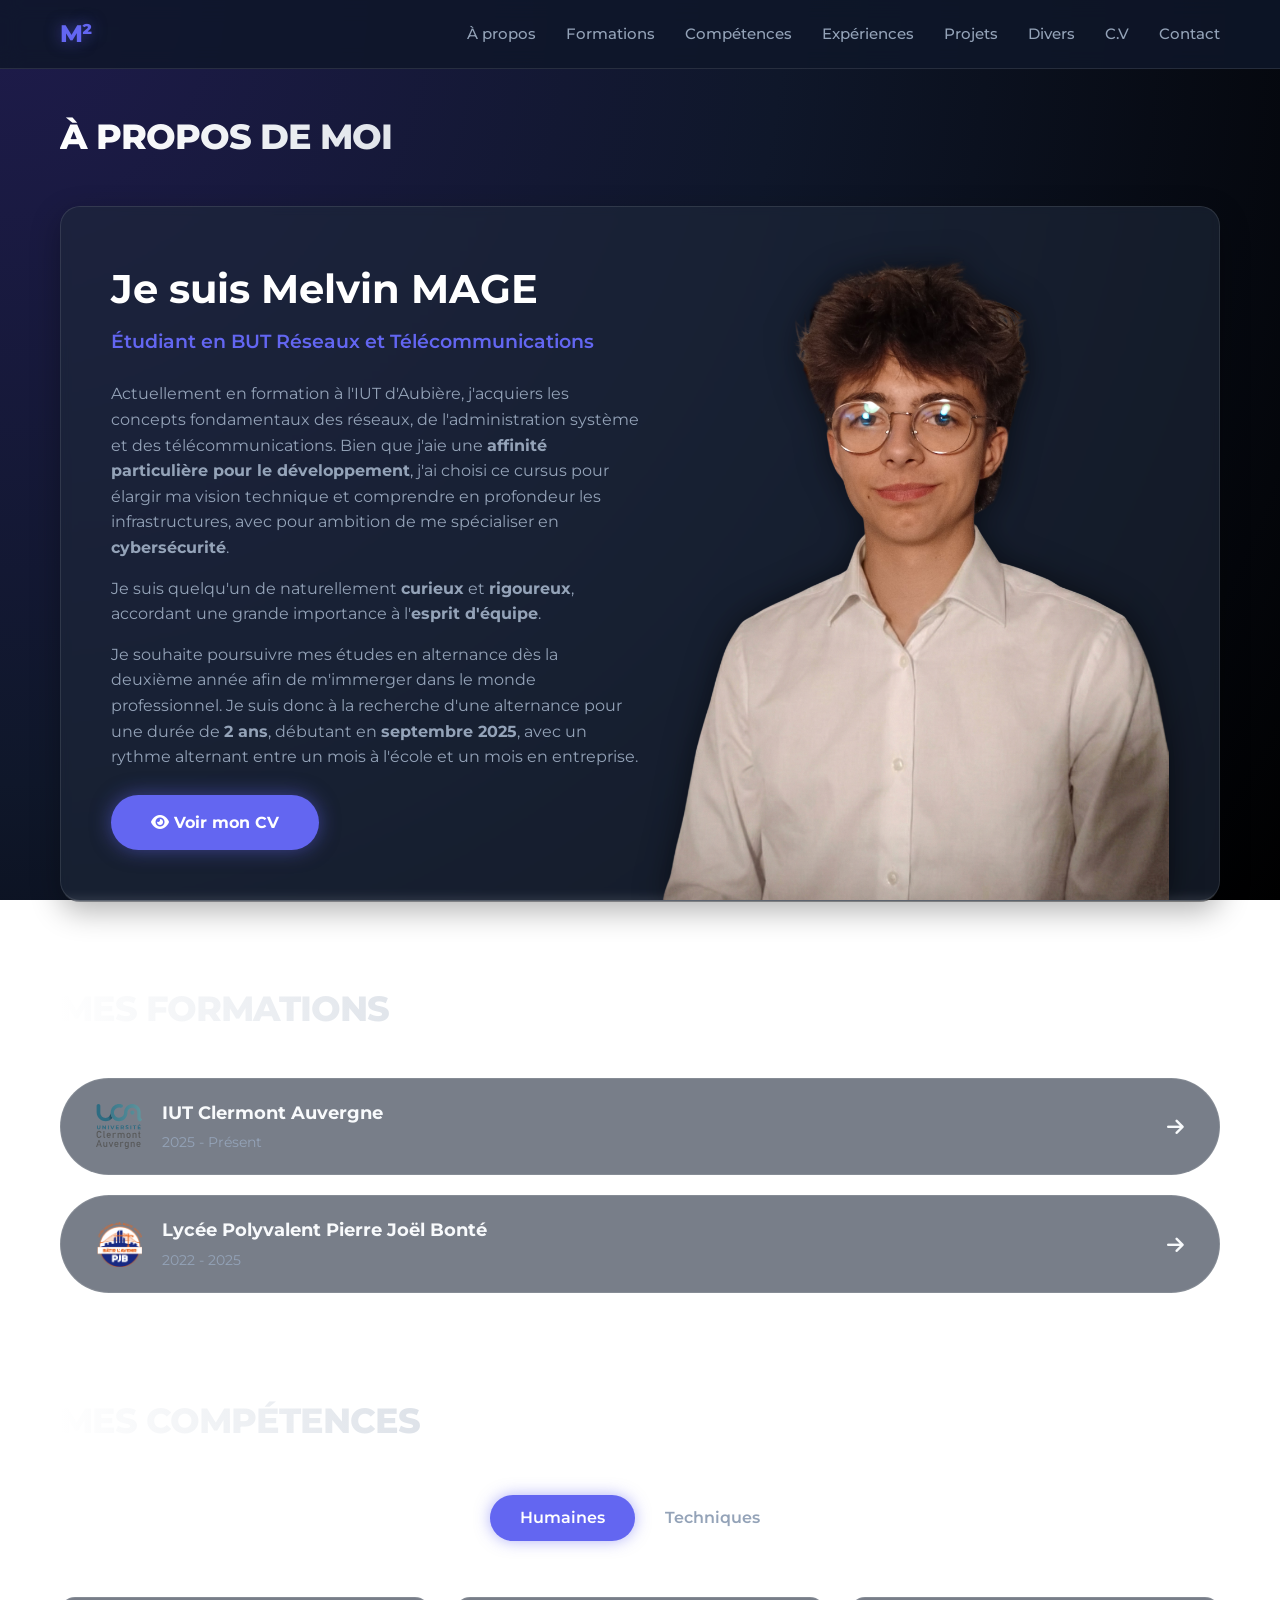
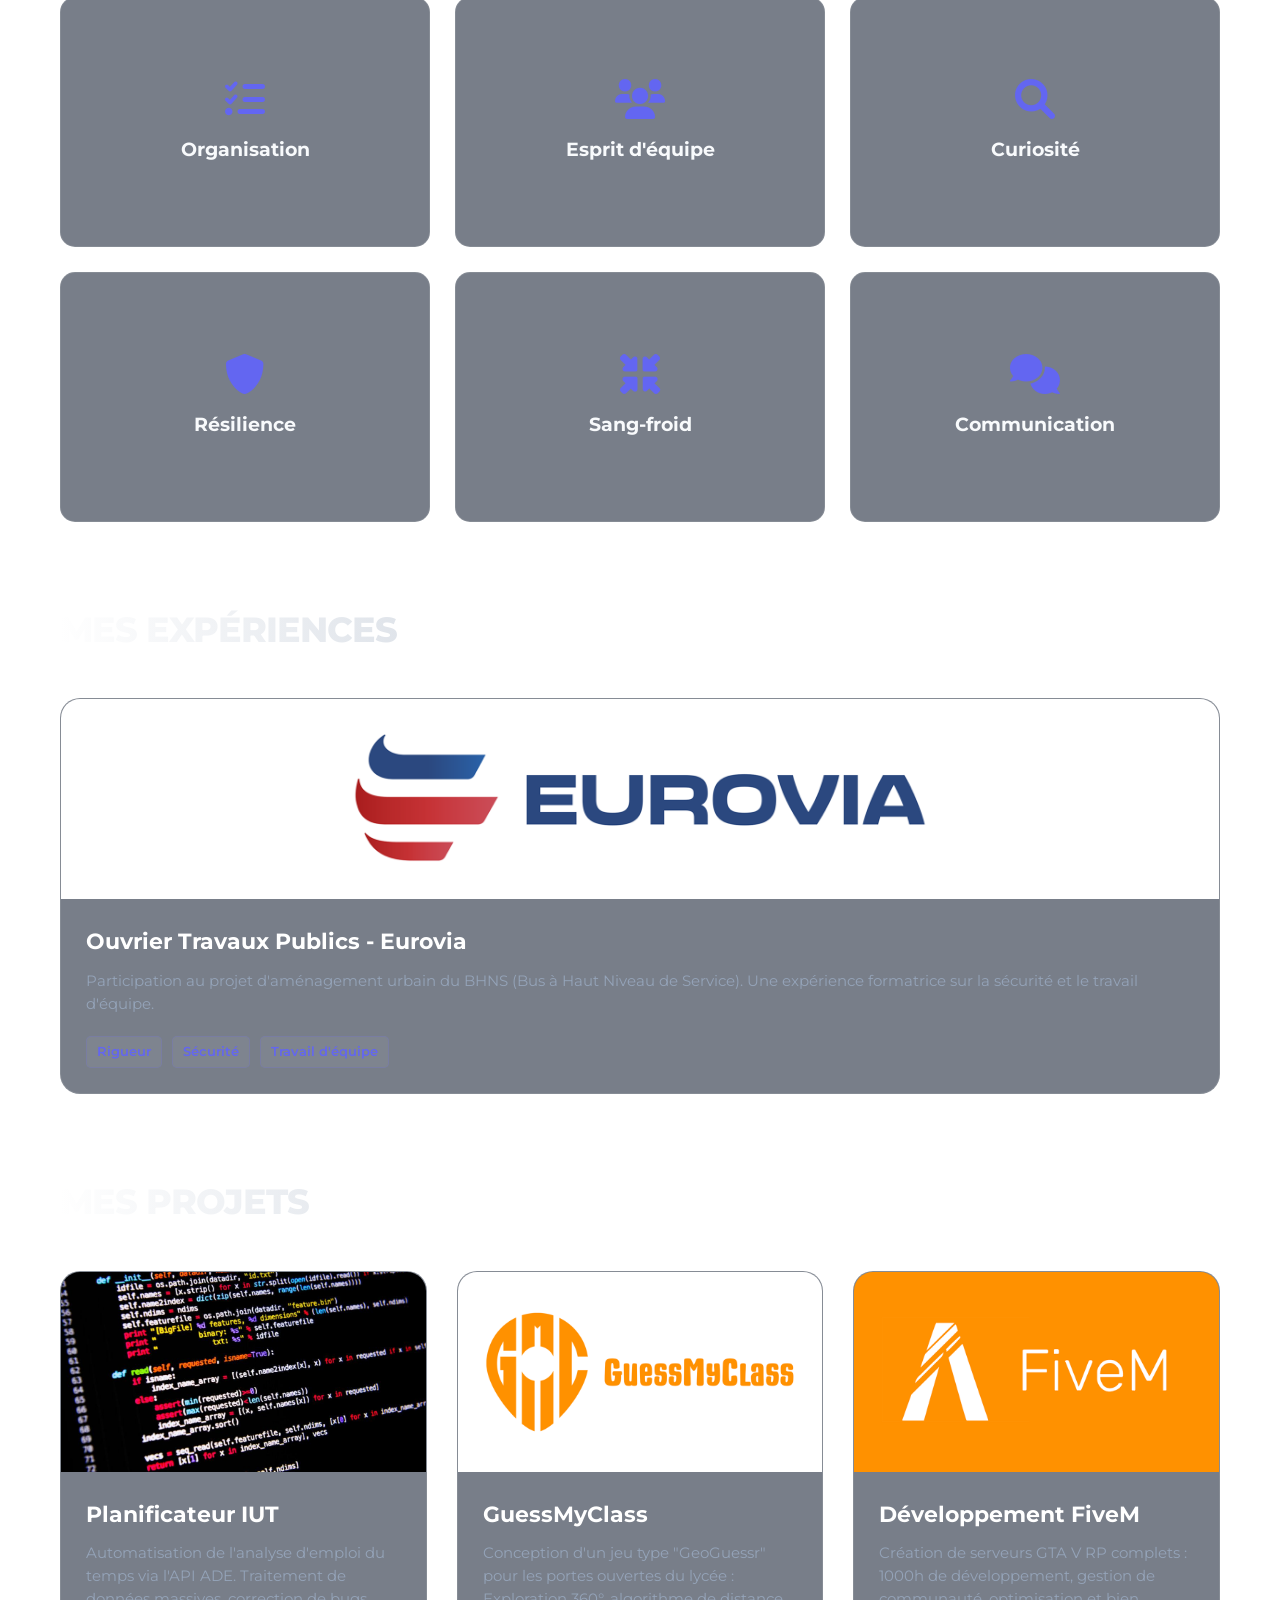
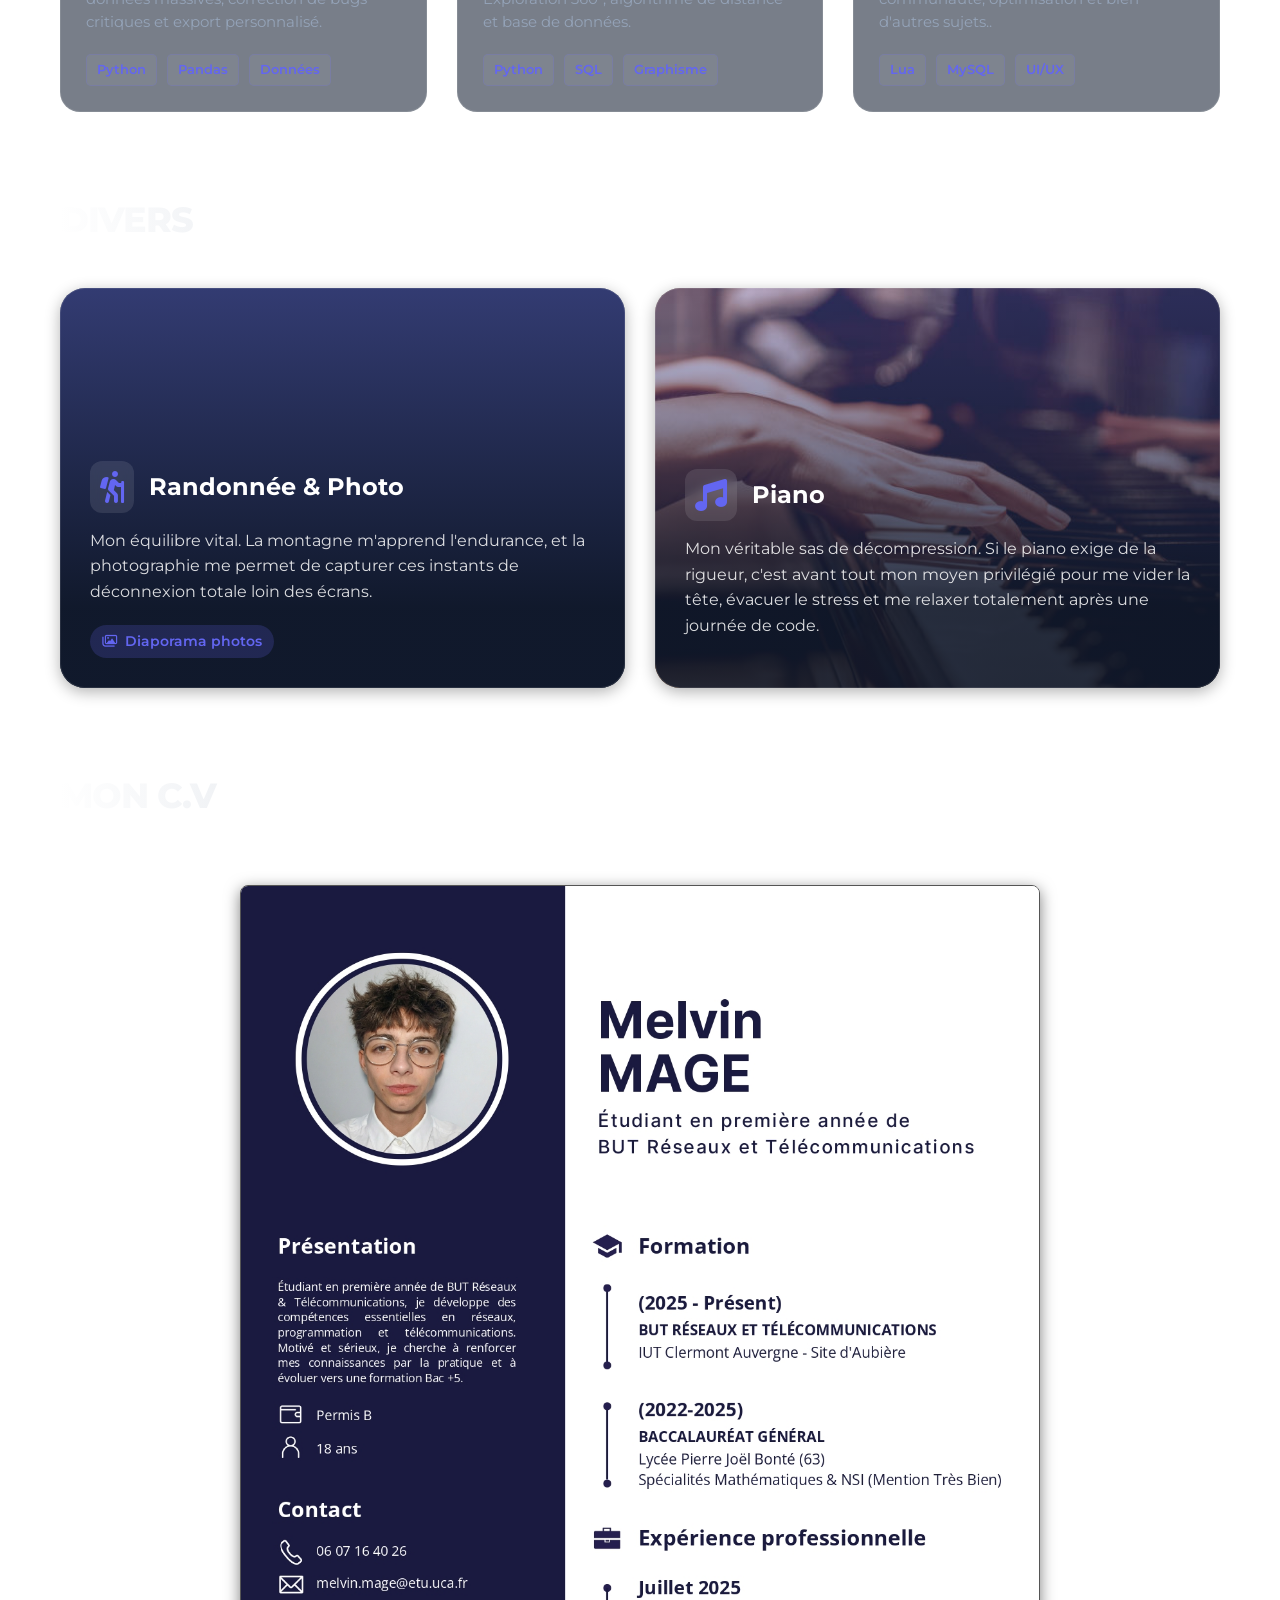
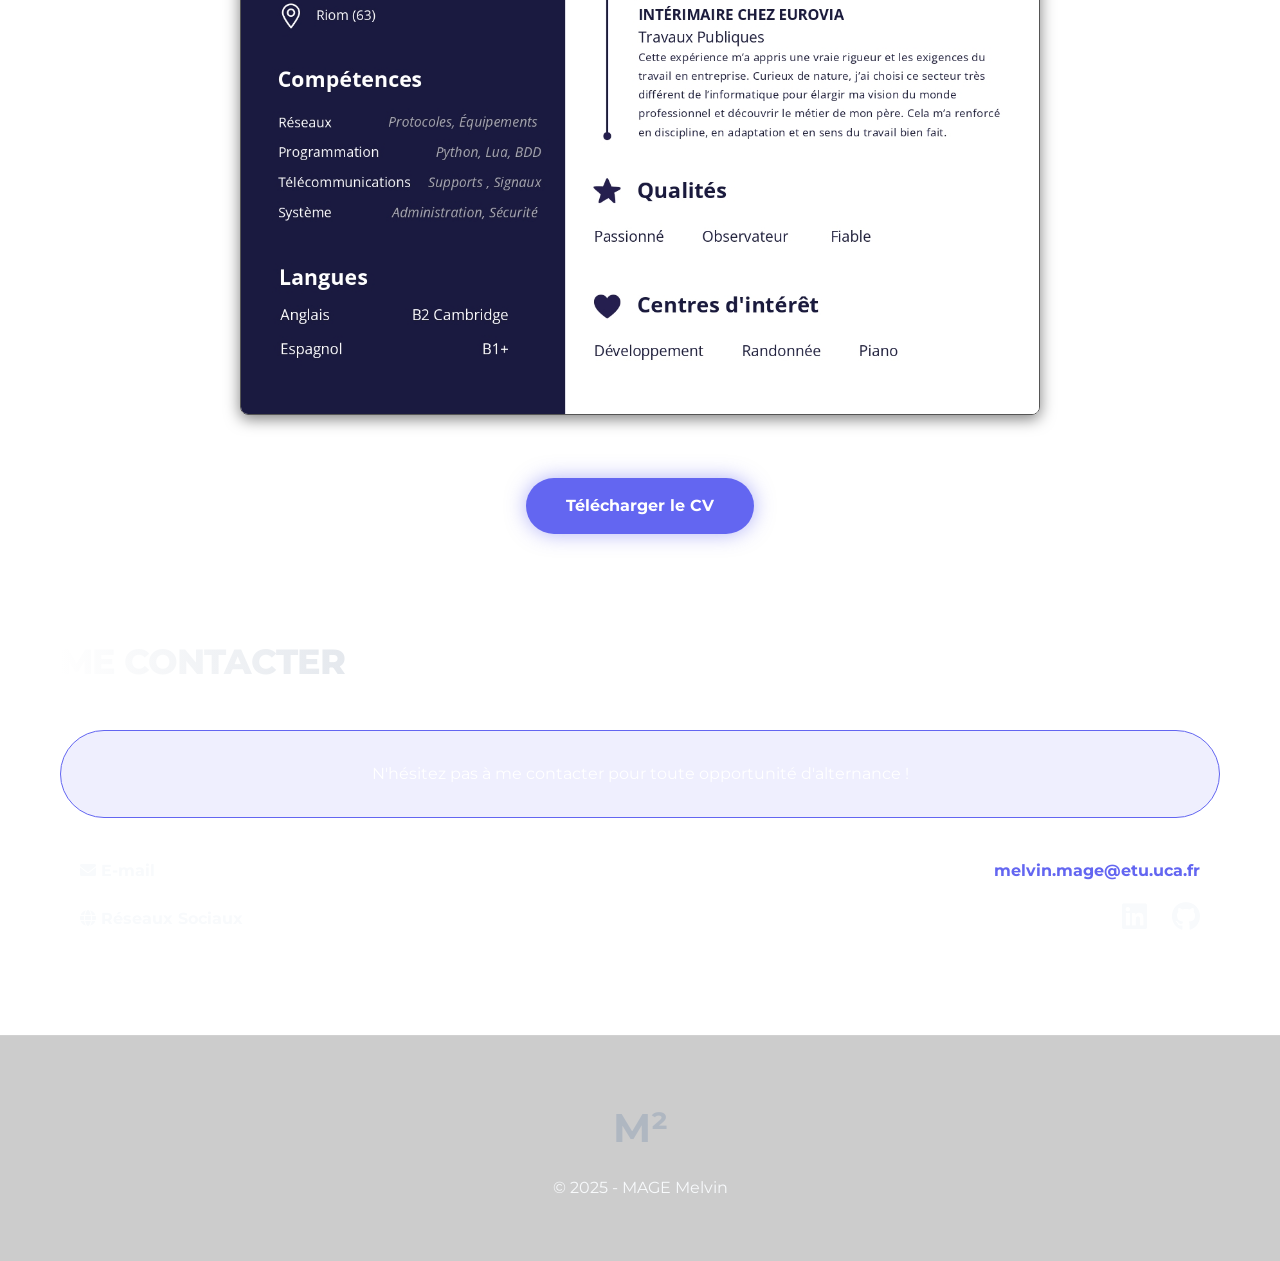
==== index.html @ a5a034c4 "Changement dans l'ordre du plus récent au plus ancien" ====
<!DOCTYPE html>
<html lang="fr">
<head>
    <meta charset="UTF-8">
    <meta name="viewport" content="width=device-width, initial-scale=1.0">
    
    <title>Melvin MAGE | Portfolio R&T & Cyber</title>
    
    <link rel="icon" type="image/png" href="images/favicon.png">

    <meta name="description" content="Portfolio de Melvin MAGE, étudiant en BUT R&T spécialisé en Cybersécurité et Développement. Recherche d'alternance 2025.">
    <meta name="author" content="Melvin MAGE">

    <meta property="og:title" content="Melvin MAGE - Futur Expert Cyber">
    <meta property="og:description" content="Découvrez mes projets (FiveM, Python, Réseaux) et mon parcours en R&T.">
    <meta property="og:image" content="https://mmage.fr/images/maggio.png"> <meta property="og:url" content="https://mmage.fr">
    <meta property="og:type" content="website">
    
    <link rel="stylesheet" href="style.css">
    <link href="https://fonts.googleapis.com/css2?family=Montserrat:wght@400;600;700;800&display=swap" rel="stylesheet">
    <link rel="stylesheet" href="https://cdnjs.cloudflare.com/ajax/libs/font-awesome/6.0.0/css/all.min.css">
</head>
<body>

    <header>
        <nav class="navigation">
            <div class="logo">M²</div>
            <ul class="liens-nav">
                <li><a href="#a-propos">À propos</a></li>
                <li><a href="#formations">Formations</a></li>
                <li><a href="#competences">Compétences</a></li>
                <li><a href="#experiences">Expériences</a></li>
                <li><a href="#projets">Projets</a></li>
                <li><a href="#divers">Divers</a></li>
                <li><a href="#cv">C.V</a></li>
                <li><a href="#contact">Contact</a></li>
            </ul>
        </nav>
    </header>

    <main>

        <section id="a-propos" class="conteneur">
            <h2 class="titre-section">À PROPOS DE MOI</h2>
            <div class="boite-contenu profil-flex">
                <div class="texte-profil">
                    <h3>Je suis Melvin MAGE</h3>
                    <h4>Étudiant en BUT Réseaux et Télécommunications</h4>
                    <p>Actuellement en formation à l'IUT d'Aubière, j'acquiers les concepts fondamentaux des réseaux, de l'administration système et des télécommunications. Bien que j'aie une <strong>affinité particulière pour le développement</strong>, j'ai choisi ce cursus pour élargir ma vision technique et comprendre en profondeur les infrastructures, avec pour ambition de me spécialiser en <strong>cybersécurité</strong>.</p>
                    <p>Je suis quelqu'un de naturellement <strong>curieux</strong> et <strong>rigoureux</strong>, accordant une grande importance à l'<strong>esprit d'équipe</strong>.</p>
                    <p>Je souhaite poursuivre mes études en alternance dès la deuxième année afin de m'immerger dans le monde professionnel. Je suis donc à la recherche d'une alternance pour une durée de <strong>2 ans</strong>, débutant en <strong>septembre 2025</strong>, avec un rythme alternant entre un mois à l'école et un mois en entreprise.</p>
                    <a href="documents/mage_melvin_cv.pdf" class="bouton-plein" target="_blank"><i class="fas fa-eye"></i> Voir mon CV</a>
                </div>
                <div class="photo-profil">
                    <img src="images/maggio.png" alt="Photo de Melvin Mage">
                </div>
            </div>
        </section>

        <section id="formations" class="conteneur">
            <h2 class="titre-section">MES FORMATIONS</h2>
            
            <div class="liste-formations">
                
                <a href="#modale-iut" class="carte-formation">
                    <div class="infos-gauche">
                        <img src="images/logo_uca.svg" alt="Logo UCA" class="logo-ecole-mini"> 
                        <div class="texte-ecole">
                            <h3>IUT Clermont Auvergne</h3>
                            <span>2025 - Présent</span>
                        </div>
                    </div>
                    <i class="fas fa-arrow-right icone-fleche"></i>
                </a>

                <a href="#modale-lycee" class="carte-formation">
                    <div class="infos-gauche">
                        <img src="images/logo_pjb.png" alt="Logo Lycée" class="logo-ecole-mini">
                        <div class="texte-ecole">
                            <h3>Lycée Polyvalent Pierre Joël Bonté</h3>
                            <span>2022 - 2025</span>
                        </div>
                    </div>
                    <i class="fas fa-arrow-right icone-fleche"></i>
                </a>

            </div>
        </section>

        <div id="modale-iut" class="ecran-modale">
            <a href="#formations" class="fond-flou"></a> <div class="boite-modale">
                <a href="#formations" class="bouton-fermer">&times;</a>
                
                <div class="entete-modale">
                    <img src="images/logo_uca.svg" alt="Logo UCA" class="logo-modale">
                </div>

                <div class="corps-modale">
                    <h3>IUT Clermont Auvergne</h3>
                    <p><strong>Localisation :</strong> Aubière, Puy-de-Dôme (63)</p>
                    <p><strong>Année :</strong> 2023 - Présent</p>
                    <p><strong>Obtention du diplôme :</strong> En cours</p>
                    <p><strong>Formation :</strong> BUT Réseaux et Télécommunications</p>
                    <p><strong>Statut :</strong> Étudiant en 1ère année</p>
                    
                    <hr class="separateur">

                    <h4>Objectif de la formation</h4>
                    <p>Le BUT R&T est une formation en 3 ans visant à former des techniciens supérieurs compétents en réseaux, télécommunications et cybersécurité.</p>

                    <h4>Pourquoi l'IUT d'Aubière ?</h4>
                    <p>J'ai un temps hésité avec le BUT Informatique par goût pour le code, mais j'ai choisi le R&T pour comprendre l'informatique <strong>en profondeur</strong>. Je ne voulais pas rester en surface (le logiciel) mais maîtriser l'infrastructure qui le supporte. C'est pour moi la voie royale pour exceller plus tard en <strong>cybersécurité</strong>, un domaine qui me passionne et où la compréhension technique du réseau est indispensable.</p>    
                    <!--
                    <div class="zone-telechargement">
                        <a href="documents/releve_notes_1.pdf" class="bouton-doc" target="_blank">
                            <i class="fas fa-eye"></i>
                            <span>Relevé de notes S1</span>
                        </a>
                        <a href="documents/releve_notes_2.pdf" class="bouton-doc" target="_blank">
                            <i class="fas fa-eye"></i>
                            <span>Relevé de notes S2</span>
                        </a>
                    </div>
                    -->
                </div>
            </div>
        </div>

        <div id="modale-lycee" class="ecran-modale">
            <a href="#formations" class="fond-flou"></a>
            
            <div class="boite-modale">
                <a href="#formations" class="bouton-fermer">&times;</a>
                
                <div class="entete-modale">
                    <img src="images/logo_pjb.png" alt="Logo PJB" class="logo-modale">
                </div>

                <div class="corps-modale">
                    <h3>Lycée Polyvalent Pierre Joël Bonté</h3>
                    <p><strong>Localisation :</strong> Riom, Puy-de-Dôme (63)</p>
                    <p><strong>Année :</strong> 2022 - 2025</p>
                    <p><strong>Obtention du diplôme :</strong> OUI - Mention Très Bien</p>
                    <p><strong>Formation :</strong> Baccalauréat Général</p>
                    <p><strong>Spécialités :</strong> Mathématiques, NSI (Numérique et Sciences Informatiques)</p>
                    
                    <hr class="separateur">

                    <h4>Objectif de la formation</h4>
                    <p>L'objectif de mon parcours (spécialités <strong>Mathématiques</strong> et <strong>NSI</strong>, renforcées par l'option <strong>Maths Expertes</strong>) était d'acquérir une rigueur scientifique indispensable pour le supérieur. Ce cursus m'a permis d'assimiler très tôt des concepts avancés comme la programmation <strong>Python Orienté Objet</strong>, les bases de données (MySQL) et les protocoles réseaux (TCP/IP), me donnant une avance technique concrète pour le BUT.</p>

                    <h4>Pourquoi ce parcours ?</h4>
                    <p>J'ai saisi toutes les opportunités pour aller au-delà du programme scolaire. J'ai intégré la <strong>Section Européenne</strong> pour valider un niveau d'anglais solide (Certification <strong>Cambridge B2</strong> avec compétences C1), essentiel pour la veille technologique. C'est aussi dans ce cadre que j'ai pu concrétiser ma passion en participant aux <strong>Trophées NSI</strong> (création d'un jeu vidéo en images 360°), une expérience qui a confirmé ma vocation pour l'informatique.</p>
                    
                    <div class="zone-telechargement">
                        <a href="documents/notes_bac.pdf" class="bouton-doc" target="_blank">
                            <i class="fas fa-eye"></i>
                            <span>Relevé notes<br>BAC</span>
                        </a>
                        <a href="documents/attestation_langues.pdf" class="bouton-doc" target="_blank">
                            <i class="fas fa-eye"></i>
                            <span>Attestation<br>Langues</span>
                        </a>
                        <a href="documents/cambridge.pdf" class="bouton-doc" target="_blank">
                            <i class="fas fa-eye"></i>
                            <span>Attestation<br>Cambridge</span>
                        </a>
                    </div>
                </div>
            </div>
        </div>

        <section id="competences" class="conteneur">
            <h2 class="titre-section">MES COMPÉTENCES</h2>
            
            <input type="radio" name="type-competence" id="tab-humaines" checked>
            <input type="radio" name="type-competence" id="tab-techniques">

            <div class="boutons-toggle">
                <label for="tab-humaines" class="btn-label">Humaines</label>
                <label for="tab-techniques" class="btn-label">Techniques</label>
            </div>

            <div class="grille-competences contenu-humaines">
                
                <div class="boite-contenu carte-simple">
                    <i class="fas fa-tasks icone-violette"></i>
                    <h3>Organisation</h3>
                    <p>Je planifie rigoureusement mes tâches pour gérer mon alternance et anticiper chaque échéance.</p>
                </div>

                <div class="boite-contenu carte-simple">
                    <i class="fas fa-users icone-violette"></i>
                    <h3>Esprit d'équipe</h3>
                    <p>Je m'investis activement, convaincu qu'on apprend plus vite en confrontant nos idées et en s'entraidant.</p>
                </div>

                <div class="boite-contenu carte-simple">
                    <i class="fas fa-search icone-violette"></i>
                    <h3>Curiosité</h3>
                    <p>Je teste de nouveaux outils et suis l'actualité cyber pour ne jamais rester sur mes acquis.</p>
                </div>

                <div class="boite-contenu carte-simple">
                    <i class="fas fa-shield-alt icone-violette"></i>
                    <h3>Résilience</h3>
                    <p>Je considère les difficultés comme un apprentissage et prends du recul pour mieux rebondir.</p>
                </div>

                <div class="boite-contenu carte-simple">
                    <i class="fas fa-compress-arrows-alt icone-violette"></i>
                    <h3>Sang-froid</h3>
                    <p>Je reste calme et lucide en urgence pour éviter toute précipitation contre-productive.</p>
                </div>

                <div class="boite-contenu carte-simple">
                    <i class="fas fa-comments icone-violette"></i>
                    <h3>Communication</h3>
                    <p>J'expose clairement mon avis et discute des options pour avancer en toute transparence.</p>
                </div>
            </div>

            <div class="grille-competences contenu-techniques">
    
                <a href="#modale-reseaux" class="boite-contenu carte-simple">
                    <i class="fas fa-network-wired icone-violette"></i>
                    <h3>Réseaux</h3>
                    <p>Cliquez pour en savoir plus</p>
                </a>

                <a href="#modale-programmation" class="boite-contenu carte-simple">
                    <i class="fas fa-laptop-code icone-violette"></i>
                    <h3>Programmation</h3>
                    <p>Cliquez pour en savoir plus</p>
                </a>

                <a href="#modale-telecom" class="boite-contenu carte-simple">
                    <i class="fas fa-broadcast-tower icone-violette"></i>
                    <h3>Télécommunications</h3>
                    <p>Cliquez pour en savoir plus</p>
                </a>

                <a href="#modale-telephonie" class="boite-contenu carte-simple">
                    <i class="fas fa-phone-alt icone-violette"></i>
                    <h3>Téléphonie</h3>
                    <p>Cliquez pour en savoir plus</p>
                </a>

                <a href="#modale-securite" class="boite-contenu carte-simple">
                    <i class="fas fa-user-shield icone-violette"></i>
                    <h3>Sécurité</h3>
                    <p>Cliquez pour en savoir plus</p>
                </a>

                <a href="#modale-langues" class="boite-contenu carte-simple">
                    <i class="fas fa-language icone-violette"></i>
                    <h3>Langues</h3>
                    <p>Cliquez pour en savoir plus</p>
                </a>

            </div>

        </section>

        <div id="modale-reseaux" class="ecran-modale">
            <a href="#competences" class="fond-flou"></a>
            <div class="boite-modale">
                <a href="#competences" class="bouton-fermer">&times;</a>
                <div class="corps-modale">
                    <h3>Compétences Réseaux</h3>
                    
                    <h4>Installation & Configuration (Cisco)</h4>
                    <p>Lors des SAE et TP, j'ai configuré des architectures complètes sur routeurs et switchs Cisco (IOS).</p>
                    <ul style="color: var(--texte-gris);">
                        <li><strong>CLI & Sécurisation :</strong> Navigation en ligne de commande, sécurisation des accès (SSH, mots de passe chiffrés).</li>
                        <li><strong>Commutation :</strong> Segmentation par VLANs, configuration des trunks (802.1Q) et du Spanning Tree.</li>
                        <li><strong>Routage :</strong> Mise en œuvre du routage statique et dynamique (RIPv2, OSPF multi-zones).</li>
                    </ul>
                    <hr class="separateur">
                    <h4>Services & Analyse</h4>
                    <ul style="color: var(--texte-gris);">
                        <li><strong>Adressage :</strong> Maîtrise de l'IPv4 (VLSM, CIDR) et adressage IPv6 global/link-local.</li>
                        <li><strong>Services :</strong> Déploiement de serveurs DHCP et DNS (sous Linux et Windows Server).</li>
                        <li><strong>Analyse :</strong> Diagnostic réseau avec Wireshark (analyse de trames TCP/IP, ARP, ICMP).</li>
                    </ul>
                </div>
            </div>
        </div>

        <div id="modale-programmation" class="ecran-modale">
            <a href="#competences" class="fond-flou"></a>
            <div class="boite-modale">
                <a href="#competences" class="bouton-fermer">&times;</a>
                <div class="corps-modale">
                    <h3>Programmation & Système</h3>
                    
                    <h4>Développement & Scripting</h4>
                    <p>J'utilise le code pour automatiser l'administration système.</p>
                    <ul style="color: var(--texte-gris);">
                        <li><strong>Python :</strong> Algorithmique avancée, manipulation de fichiers, sockets réseaux, introduction à la POO.</li>
                        <li><strong>Bash / Shell :</strong> Scripts d'automatisation sous Linux (gestion utilisateurs, sauvegardes, logs).</li>
                        <li><strong>Web :</strong> HTML5, CSS3, PHP et interaction avec bases de données.</li>
                    </ul>
                    <hr class="separateur">
                    <h4>Administration Système</h4>
                    <ul style="color: var(--texte-gris);">
                        <li><strong>Linux (Debian) :</strong> Gestion des droits (chmod/chown), processus, et installation de paquets.</li>
                        <li><strong>Virtualisation :</strong> Utilisation de VirtualBox pour déployer des machines virtuelles (Réseau NAT/Pont).</li>
                    </ul>
                </div>
            </div>
        </div>

        <div id="modale-telecom" class="ecran-modale">
            <a href="#competences" class="fond-flou"></a>
            <div class="boite-modale">
                <a href="#competences" class="bouton-fermer">&times;</a>
                <div class="corps-modale">
                    <h3>Télécommunications</h3>
                    
                    <h4>Supports de Transmission</h4>
                    <p>Étude physique du transport de l'information.</p>
                    <ul style="color: var(--texte-gris);">
                        <li><strong>Guidés :</strong> Câblage Cuivre (Catégories, Paires torsadées) et Fibre Optique (Soudure, Réflectométrie).</li>
                        <li><strong>Non-guidés :</strong> Propagation des ondes hertziennes, Wi-Fi.</li>
                    </ul>
                    <hr class="separateur">
                    <h4>Traitement du Signal</h4>
                    <ul style="color: var(--texte-gris);">
                        <li><strong>Numérisation :</strong> Échantillonnage, Quantification, Codage.</li>
                        <li><strong>Modulation :</strong> Compréhension des modulations d'amplitude, de fréquence et de phase.</li>
                    </ul>
                </div>
            </div>
        </div>

        <div id="modale-telephonie" class="ecran-modale">
            <a href="#competences" class="fond-flou"></a>
            <div class="boite-modale">
                <a href="#competences" class="bouton-fermer">&times;</a>
                <div class="corps-modale">
                    <h3>Téléphonie</h3>
                    
                    <h4>Fondamentaux</h4>
                    <p>Architecture des réseaux téléphoniques classiques.</p>
                    <ul style="color: var(--texte-gris);">
                        <li><strong>RTC :</strong> Compréhension du Réseau Téléphonique Commuté et de la boucle locale.</li>
                        <li><strong>Numérisation de la voix :</strong> Codecs audio, bande passante nécessaire.</li>
                    </ul>
                    <hr class="separateur">
                    <h4>Téléphonie sur IP (ToIP)</h4>
                    <ul style="color: var(--texte-gris);">
                        <li><strong>Architecture :</strong> Convergence Voix-Données, IPBX.</li>
                        <li><strong>Protocoles :</strong> Analyse des échanges SIP (Session Initiation Protocol) et transport RTP.</li>
                    </ul>
                </div>
            </div>
        </div>

        <div id="modale-securite" class="ecran-modale">
            <a href="#competences" class="fond-flou"></a>
            <div class="boite-modale">
                <a href="#competences" class="bouton-fermer">&times;</a>
                <div class="corps-modale">
                    <h3>Cybersécurité</h3>
                    
                    <h4>Sécurité Système & Réseau</h4>
                    <p>Application des bonnes pratiques dès la conception.</p>
                    <ul style="color: var(--texte-gris);">
                        <li><strong>Contrôle d'accès :</strong> Gestion stricte des droits utilisateurs (UGO sous Linux), ACLs sur routeurs Cisco.</li>
                        <li><strong>Sécurisation des flux :</strong> Utilisation systématique de SSH au lieu de Telnet, SFTP au lieu de FTP.</li>
                    </ul>
                    <hr class="separateur">
                    <h4>Hygiène Informatique</h4>
                    <ul style="color: var(--texte-gris);">
                        <li><strong>Veille :</strong> Suivi des vulnérabilités (CVE) et de l'actualité cyber (ANSSI).</li>
                        <li><strong>Protection :</strong> Sensibilisation au Phishing, gestion des mots de passe robustes.</li>
                    </ul>
                </div>
            </div>
        </div>

        <div id="modale-langues" class="ecran-modale">
            <a href="#competences" class="fond-flou"></a>
            <div class="boite-modale">
                <a href="#competences" class="bouton-fermer">&times;</a>
                <div class="corps-modale">
                    <h3>Langues & Communication</h3>
                    
                    <h4>Anglais (Niveau B2)</h4>
                    <p>L'anglais est mon outil de travail quotidien pour la tech.</p>
                    <ul style="color: var(--texte-gris);">
                        <li><strong>Documentation :</strong> Capacité à lire et comprendre des datasheets et documentations techniques complexes (Cisco, RFC).</li>
                        <li><strong>Communication :</strong> Aisance à l'oral et à l'écrit en contexte professionnel international.</li>
                    </ul>
                    <hr class="separateur">
                    <h4>Espagnol (Niveau B1+)</h4>
                    <p>Je dispose également d'un niveau intermédiaire en espagnol. Je suis capable de comprendre les points essentiels d'une discussion et de m'exprimer sur des sujets familiers, une compétence complémentaire qui témoigne de ma curiosité culturelle.</p>
                </div>
            </div>
        </div>

        <section id="experiences" class="conteneur">
            <h2 class="titre-section">MES EXPÉRIENCES</h2>
            
            <div class="grille-projets">
                
                <a href="#modale-eurovia" class="carte-projet">
                    
                    <div class="image-projet" style="background-image: url('images/eurovia.png');">
                        <div class="overlay-projet">
                            <i class="fas fa-hard-hat"></i> </div>
                    </div>
                    
                    <div class="content-projet">
                        <h3>Ouvrier Travaux Publics - Eurovia</h3>
                        <p class="desc-courte">Participation au projet d'aménagement urbain du BHNS (Bus à Haut Niveau de Service). Une expérience formatrice sur la sécurité et le travail d'équipe.</p>
                        
                        <div class="tags-projet">
                            <span>Rigueur</span>
                            <span>Sécurité</span>
                            <span>Travail d'équipe</span>
                        </div>
                    </div>
                </a>
            </div>
        </section>

        <div id="modale-eurovia" class="ecran-modale">
            <a href="#experiences" class="fond-flou"></a>
            <div class="boite-modale">
                <a href="#experiences" class="bouton-fermer">&times;</a>

                <div class="corps-modale">
                    <h3>Ouvrier Travaux Publics - Eurovia</h3>
                    <p><strong>Lieu :</strong> Clermont-Ferrand (Puy-de-Dôme)</p>
                    <p><strong>Période :</strong> Été 2025 (4 semaines au total)</p>
                    <p><strong>Statut :</strong> Intérimaire</p>
                    
                    <hr class="separateur">

                    <h4>Situation initiale</h4>
                    <p>À la fin de ma première année de BUT R&T, j'ai souhaité mettre à profit ma période estivale pour découvrir le monde professionnel au travers d'une expérience exigeante. Plutôt que de choisir un emploi sédentaire, j'ai volontairement opté pour le secteur des Travaux Publics via l'agence d'intérim, intégrant ainsi les équipes d'Eurovia sur un projet d'envergure métropolitaine.</p>

                    <h4>But</h4>
                    <p>L'objectif de cette mission était de renforcer les équipes de voirie mobilisées sur le projet <strong>InspiRe (Bus à Haut Niveau de Service - BHNS)</strong>. Mon but personnel était de développer mon adaptabilité, ma résistance à l'effort et ma capacité à travailler en équipe dans un environnement soumis à de fortes contraintes de délais et de sécurité.</p>

                    <h4>Tâches</h4>
                    <p>Intégré à une équipe de terrain, j'ai participé quotidiennement à l'avancée du chantier via diverses missions techniques :</p>
                    <ul style="color: var(--texte-gris);">
                        <li><strong>Génie Civil & Maçonnerie :</strong> Réalisation de coffrages bois sur mesure pour des regards techniques, calage et alignement précis de bordures de trottoirs et voies de bus.</li>
                        <li><strong>Terrassement :</strong> Préparation des fonds de forme et réalisation de tranchées pour le passage des réseaux, en respectant scrupuleusement les plans d'exécution.</li>
                        <li><strong>Sécurité & Logistique :</strong> Gestion du balisage, régulation de la circulation alternée et maintien de la propreté du site pour garantir la sécurité des usagers et des ouvriers.</li>
                    </ul>

                    <h4>Valeur ajoutée</h4>
                    <p>Bien que cette expérience soit éloignée de l'informatique, elle m'a apporté des compétences transverses essentielles pour mon futur métier en réseaux et cybersécurité :</p>
                    <ul style="color: var(--texte-gris);">
                        <li><strong>La culture de la Sécurité (HSE) :</strong> J'ai intégré l'importance vitale du respect des procédures et du port des EPI. Cette rigueur face aux risques physiques est directement transposable à la gestion des risques numériques.</li>
                        <li><strong>Le travail d'équipe :</strong> J'ai appris à communiquer efficacement dans un environnement bruyant et stressant, où la coordination est indispensable pour éviter les accidents et tenir les délais.</li>
                        <li><strong>La résilience :</strong> Cette expérience m'a appris à garder ma concentration et mon efficacité même dans des conditions difficiles (chaleur, fatigue physique).</li>
                    </ul>

                    <div class="zone-telechargement">
                        <a href="images/coffrage.jpg" class="bouton-doc" target="_blank">
                            <i class="fas fa-eye"></i>
                            <span>Voir mon travail</span>
                        </a>
                    </div>
                </div>
            </div>
        </div>

        <section id="projets" class="conteneur">
            <h2 class="titre-section">MES PROJETS</h2>
            
            <div class="grille-projets">

                <a href="#modale-sae15" class="carte-projet">
                    <div class="image-projet" style="background-image: url('images/sae15.jpeg');">
                        <div class="overlay-projet">
                            <i class="fas fa-calendar-check"></i>
                        </div>
                    </div>
                    
                    <div class="content-projet">
                        <h3>Planificateur IUT</h3>
                        <p class="desc-courte">Automatisation de l'analyse d'emploi du temps via l'API ADE. Traitement de données massives, correction de bugs critiques et export personnalisé.</p>
                        <div class="tags-projet">
                            <span>Python</span>
                            <span>Pandas</span>
                            <span>Données</span>
                        </div>
                    </div>
                </a>

                <a href="#modale-guessmyclass" class="carte-projet">
                    <div class="image-projet" style="background-image: url('images/gmc.png');">
                        <div class="overlay-projet">
                            <i class="fas fa-school"></i>
                        </div>
                    </div>
                    
                    <div class="content-projet">
                        <h3>GuessMyClass</h3>
                        <p class="desc-courte">Conception d'un jeu type "GeoGuessr" pour les portes ouvertes du lycée : Exploration 360°, algorithme de distance et base de données.</p>
                        <div class="tags-projet">
                            <span>Python</span>
                            <span>SQL</span>
                            <span>Graphisme</span>
                        </div>
                    </div>
                </a>

                <a href="#modale-projet-fivem" class="carte-projet">
                    <div class="image-projet" style="background-image: url('images/fivem.png');">
                        <div class="overlay-projet">
                            <i class="fas fa-gamepad"></i>
                        </div>
                    </div>
                    
                    <div class="content-projet">
                        <h3>Développement FiveM</h3>
                        <p class="desc-courte">Création de serveurs GTA V RP complets : 1000h de développement, gestion de communauté, optimisation et bien d'autres sujets..</p>
                        <div class="tags-projet">
                            <span>Lua</span>
                            <span>MySQL</span>
                            <span>UI/UX</span>
                        </div>
                    </div>
                </a>

                </div>
        </section>

        <div id="modale-projet-fivem" class="ecran-modale">
            <a href="#projets" class="fond-flou"></a>
            <div class="boite-modale">
                <a href="#projets" class="bouton-fermer">&times;</a>

                <div class="corps-modale">
                    <h3>90's Life & Développement Lua</h3>
                    <p><strong>Rôle :</strong> Développeur</p>
                    <p><strong>Contexte :</strong> Serveur GTA V RP (FiveM)</p>
                    
                    <hr class="separateur">

                    <h4>Objectif</h4>
                    <p>Tout a commencé en 2022 par une simple curiosité qui s'est transformée en vocation : comprendre comment fonctionnaient les serveurs de jeu sur lesquels je jouais. Après avoir accumulé près de <strong>1000 heures d'apprentissage autodidacte</strong> sur mes propres serveurs de test, j'ai rejoint le projet ambitieux <em>"90's Life"</em>. Le but était technique et créatif : bâtir le tout premier serveur Roleplay francophone stable sur la map de <em>Vice City</em>, en repoussant les limites du moteur de jeu pour offrir une expérience fluide à une centaine de joueurs simultanés.</p>

                    <h4>Ma mission</h4>
                    <p>En tant que développeur, je ne voulais pas seulement que "ça marche", je voulais que ce soit parfait. J'ai développé une véritable obsession pour l'optimisation. Je passais mes nuits à refactoriser le code, traquant la moindre milliseconde de latence avec la commande <code>resmon 1</code>. Mon standard était non négociable : mes scripts devaient tourner à <strong>0.00ms</strong> de consommation CPU.
                    <br><br>
                    J'ai touché à tout : de la base de données MySQL à l'interface utilisateur en HTML/CSS, en passant par le mapping 3D sur Blender et CodeWalker. Cette expertise technique m'a d'ailleurs ouvert des portes inattendues, m'amenant à échanger techniquement avec de gros créateurs de contenu comme <strong>Unwin et Lasalle</strong> pour la conception de leurs propres serveurs.</p>

                    <h4>Résultat & Leçon de vie</h4>
                    <p>Le lancement fut une réussite technique et humaine avec plus de <strong>140 joueurs connectés</strong> simultanément et des retours enthousiastes sur la fluidité du gameplay. Mais l'aventure s'est arrêtée brutalement : un collaborateur ayant les pleins accès a supprimé l'intégralité du travail suite à un différend, détruisant des mois d'efforts en quelques secondes.
                    <br><br>
                    Cette expérience a été un électrochoc. Elle a transformé le joueur passionné en futur professionnel de la sécurité. J'ai appris "à la dure" qu'un code parfait ne sert à rien sans une politique de sécurité rigoureuse. C'est cet événement précis qui a forgé ma volonté de me spécialiser en <strong>Cybersécurité</strong> : pour que la gestion des accès (IAM) et les sauvegardes ne soient plus jamais une option, mais la fondation de tout projet.</p>
                </div>
            </div>
        </div>

        <div id="modale-guessmyclass" class="ecran-modale">
            <a href="#projets" class="fond-flou"></a>
            <div class="boite-modale">
                <a href="#projets" class="bouton-fermer">&times;</a>
                
                <div class="corps-modale">
                    <h3>GuessMyClass - Exploration 360°</h3>
                    <p><strong>Rôle :</strong> Développeur Fullstack & Graphiste</p>
                    <p><strong>Contexte :</strong> Participation aux <strong style="color: var(--couleur-accent);">Trophées NSI</strong></p>
                    
                    <hr class="separateur">

                    <h4>Objectif : Le Défi Trophées NSI</h4>
                    <p>Dans le cadre du concours national des <strong>Trophées NSI</strong>, notre équipe de 5 étudiants a relevé le défi de concevoir une application innovante pour valoriser notre lycée. L'objectif était de créer un outil ludique pour les <strong>Journées Portes Ouvertes</strong> : une version interne de "GeoGuessr" où le visiteur doit se repérer à partir de photos 360° des salles de classe.</p>

                    <h4>Ma mission : Le pont entre Design et Code</h4>
                    <p>Mon rôle a été particulièrement polyvalent, assurant la cohérence entre la technique et le visuel :</p>
                    <ul style="color: var(--texte-gris);">
                        <li><strong>Architecture & Cartographie :</strong> J'ai redessiné intégralement les <strong>plans du lycée</strong> pour les intégrer au moteur du jeu, permettant un placement précis du marqueur (Gestion des étages RDC/Niveau 1).</li>
                        <li><strong>Développement Python :</strong> J'ai codé des interfaces clés comme la page de connexion (respectant le RGPD avec génération d'identifiants anonymes) et la page "À propos".</li>
                        <li><strong>Identité Visuelle :</strong> J'ai conçu la <strong>charte graphique</strong> complète, garantissant un rendu professionnel indispensable pour un concours de ce niveau. Cependant, nous devions seulement utiliser des librairies Python, donc le design était limité. Cela a vraiment été un frein à la direction artistique que j'ai proposé.</li>
                    </ul>

                    <h4>Résultat & Démonstration</h4>
                    <p>Le projet a abouti à une application totalement fonctionnelle intégrant un système de score complexe, un classement SQL et un mode "Versus".</p>
                    
                    <div class="video-responsive">
                        <iframe title="GuessMyClass (GMC)" width="560" height="315" src="https://tube-sciences-technologies.apps.education.fr/videos/embed/c8h6HdNWHtEUHY1RkFp4Mk" allow="fullscreen" sandbox="allow-same-origin allow-scripts allow-popups allow-forms" style="border: 0px;"></iframe>
                    </div>
                    
                </div>
            </div>
        </div>
        
        <div id="modale-sae15" class="ecran-modale">
            <a href="#projets" class="fond-flou"></a>
            <div class="boite-modale">
                <a href="#projets" class="bouton-fermer">&times;</a>

                <div class="corps-modale">
                    <h3>Planificateur & Analyse de Données ADE</h3>
                    <p><strong>Rôle :</strong> Développeur Python (Data)</p>
                    <p><strong>Contexte :</strong> SAE 15 - Traitement de données</p>
                    
                    <hr class="separateur">

                    <h4>Objectif</h4>
                    <p>L'objectif était de développer un outil capable d'aider les étudiants à organiser leurs retours de vacances. Le script devait interroger les données brutes de l'emploi du temps universitaire (ADE), filtrer des milliers d'entrées pour un groupe spécifique, et identifier automatiquement la date, l'heure et la salle du premier cours après chaque période de congés (Toussaint, Noël, Hiver, Printemps).</p>

                    <h4>Ma mission</h4>
                    <p>Au-delà de l'utilisation de la librairie <strong>Pandas</strong> pour manipuler les DataFrames (filtrage par groupe, tri chronologique), j'ai été confronté à un problème d'intégrité des données.</p>
                    <p>J'ai aussi été confronté à <strong>un problème d'intégrité critique</strong>. Le script fourni par l'enseignant pour la conversion <code>.ics</code> vers <code>.csv</code> comportait une faille logique : l'absence de gestion des fuseaux horaires, entraînant un décalage de 2 heures sur tout le planning.</p>
                    <p>J'ai audité le code pour identifier l'anomalie et développé un correctif gérant l'offset UTC. Soucieux de la réussite collective, j'ai documenté et partagé ce patch <strong>avec l'ensemble de la promotion</strong>, permettant à mes camarades d'éviter cette erreur silencieuse dans leurs propres projets.</p>

                    <h4>Résultat</h4>
                    <p>Le programme final permet d'exporter un planning précis et sans erreur. Voici un aperçu de la sortie du script :</p>

                    <div class="terminal-virtuel">
                        <span class="terminal-line cmd-input">> python main.py</span><br>
                        <span class="terminal-line">Quel est votre groupe de TP ?</span>
                        <span class="terminal-line">1) TP1</span>
                        <span class="terminal-line">2) TP2</span>
                        <span class="terminal-line">3) TP3</span>
                        <span class="terminal-line">4) TP4</span>
                        <span class="terminal-line cmd-input">> 4</span><br>
                        <span class="terminal-line">...</span><br>
                        <span class="terminal-line">--- Rentrée des Vacances d'hiver ---</span>
                        <span class="terminal-line">Date   : 2026-02-23</span>
                        <span class="terminal-line">Heure  : 09:00</span>
                        <span class="terminal-line">Module : Téléphonie2</span>
                        <span class="terminal-line">Salle  : A5-A5bis</span>
                        <span class="terminal-line">Prof   : TOUSSAINT JOEL</span><br>
                        <span class="terminal-line">...</span>
                    </div>

                    <br>
                    <a href="https://github.com/melvinmage/sae15/tree/main" class="bouton-doc" target="_blank">
                        <i class="fa-brands fa-python"></i>
                        <span>Voir le projet</span>
                    </a>

                    <h4>La leçon "Cyber"</h4>
                    <p>Ce projet m'a prouvé qu'en informatique, on ne peut jamais faire confiance aveuglément à la donnée brute ou aux scripts par défaut. La vérification de l'intégrité (ici, les horaires) est une étape clé que je retrouve aujourd'hui dans l'analyse de logs en sécurité.</p>
                </div>
            </div>
        </div>

        <section id="divers" class="conteneur">
            <h2 class="titre-section">DIVERS</h2>
            
            <div class="grille-hobbies-v2">
                
                <div class="carte-hobby-v2 carte-rando-anim">
                    <div class="overlay-hobby-v2">
                        <div class="entete-hobby">
                            <i class="fas fa-hiking icone-hobby-v2"></i>
                            <h3>Randonnée & Photo</h3>
                        </div>
                        <p>Mon équilibre vital. La montagne m'apprend l'endurance, et la photographie me permet de capturer ces instants de déconnexion totale loin des écrans.</p>
                        <span class="tag-hobby"><i class="far fa-images"></i> Diaporama photos</span>
                    </div>
                </div>

                <div class="carte-hobby-v2" style="background-image: url('images/piano.jpg');">
                    <div class="overlay-hobby-v2">
                        <div class="entete-hobby">
                            <i class="fas fa-music icone-hobby-v2"></i>
                            <h3>Piano</h3>
                        </div>
                        <p>Mon véritable sas de décompression. Si le piano exige de la rigueur, c'est avant tout mon moyen privilégié pour me vider la tête, évacuer le stress et me relaxer totalement après une journée de code.</p>
                    </div>
                </div>

            </div>
        </section>

        <section id="cv" class="conteneur">
            <h2 class="titre-section">MON C.V</h2>
            <div class="conteneur-cv">
                <img src="images/mage_melvin_cv.jpg" alt="Aperçu de mon CV" class="image-cv">
                <br><br>
                <a href="documents/mage_melvin_cv.pdf" class="bouton-plein" download="CV_Mage_Melvin.pdf">
                    Télécharger le CV
                </a>
            </div>
        </section>

        <section id="contact" class="conteneur">
            <h2 class="titre-section">ME CONTACTER</h2>
            <div class="boite-contact">
                <p>N'hésitez pas à me contacter pour toute opportunité d'alternance !</p>
            </div>
            <div class="liens-contact">
                <a href="mailto:melvin.mage@etu.uca.fr"><i class="fas fa-envelope"></i> E-mail</a>
                <span class="email-texte">melvin.mage@etu.uca.fr</span>
            </div>
            <div class="reseaux-sociaux">
                <span><i class="fas fa-globe"></i> Réseaux Sociaux</span>
                <div class="icones-reseaux">
                    <a href="https://www.linkedin.com/in/melvin-mage-b0588a3a1/" target="_blank"><i class="fab fa-linkedin"></i></a>
                    <a href="https://github.com/melvinmage" target="_blank"><i class="fab fa-github"></i></a>
                </div>
            </div>
        </section>

    </main>

    <footer>
        <div class="logo-footer">M²</div>
        <p>© 2025 - MAGE Melvin</p>
    </footer>

</body>

</html>
---- style.css ----
/* ==========================================================================
   1. VARIABLES & CONFIGURATION GLOBALE
========================================================================== */

/* Ici, je définis toutes les variables (couleurs, polices). C'est le "panneau de configuration" du site. */

:root {
    /* --- PALETTE DE COULEURS --- */
    --fond-sombre: #0f172a; 
    --fond-carte: rgba(30, 41, 59, 0.6); /* L'effet de transparence "verre" */
  
    /* --- TYPOGRAPHIE --- */
    --texte-blanc: #f8fafc;
    --texte-gris: #94a3b8;
    --police-principale: 'Montserrat', sans-serif;
  
    /* --- ACCENT (La couleur violette principale) --- */
    --couleur-accent: #6366f1; 
    --lueur-accent: rgba(99, 102, 241, 0.5); /* Pour les ombres brillantes */
  
    /* --- BORDURES --- */
    --bordure-verre: 1px solid rgba(255, 255, 255, 0.1);
}

/* Je configure le scroll fluide pour toute la page */
html {
    scroll-behavior: smooth;
    scroll-padding-top: 100px; /* Important : décale le scroll pour ne pas être caché par le menu */
    /* Scrollbar Firefox */
    scrollbar-width: thin;
    scrollbar-color: var(--couleur-accent) var(--fond-sombre);
}

/* Reset basique : j'enlève les marges par défaut */
* {
    margin: 0;
    padding: 0;
    box-sizing: border-box;
}

body {
    font-family: var(--police-principale);
    color: var(--texte-blanc);
    line-height: 1.6;
    /* Je fixe le fond dégradé pour qu'il reste immobile quand on scrolle */
    background: radial-gradient(circle at top left, #1e1b4b, #0f172a, #000000);
    background-attachment: fixed;
    min-height: 100vh;
}

a {
    text-decoration: none;
    color: inherit;
    transition: 0.3s;
}

ul {
    list-style: none;
}

/* ==========================================================================
   2. SCROLLBAR PERSONNALISÉE (Chrome, Edge, Safari)
========================================================================== */

::-webkit-scrollbar {
    width: 10px;
}

::-webkit-scrollbar-track {
    background: var(--fond-sombre);
}

::-webkit-scrollbar-thumb {
    background-color: var(--couleur-accent);
    border-radius: 10px;
    border: 2px solid var(--fond-sombre);
}

::-webkit-scrollbar-thumb:hover {
    background-color: #4f46e5;
}

/* ==========================================================================
   3. CLASSES UTILITAIRES & COMPONENTS GLOBAUX
========================================================================== */

/* Conteneur principal qui centre le contenu et gère les marges */
.conteneur {
    max-width: 1200px;
    margin: 0 auto;
    padding: 40px 20px;   
}

/* Style des gros titres de section (H2) */
.titre-section {
    font-size: 2.2rem;
    text-transform: uppercase;
    margin-bottom: 40px;
    font-weight: 800;
    letter-spacing: -1px;
    /* J'applique un dégradé de couleur sur le texte lui-même */
    background: linear-gradient(90deg, #fff, #94a3b8);
    -webkit-background-clip: text;
    -webkit-text-fill-color: transparent;
}

/* Ma classe "Verre" standard utilisée sur presque toutes les boîtes */
.boite-contenu {
    background-color: var(--fond-carte);
    backdrop-filter: blur(5px);
    border: var(--bordure-verre);
    color: var(--texte-blanc);
    border-radius: 15px;
    transition: all 0.3s ease;
}

/* Bouton violet plein (utilisé pour le CV) */
.bouton-plein {
    display: inline-block;
    background-color: var(--couleur-accent);
    color: white;
    padding: 15px 40px;
    border-radius: 30px;
    margin-top: 10px;
    font-weight: bold;
    border: none;
    box-shadow: 0 0 20px var(--lueur-accent);
    transition: transform 0.2s;
}

.bouton-plein:hover { 
    transform: scale(1.05); 
}

/* Conteneur Vidéo Responsive (Youtube/PeerTube) */
.video-responsive {
    position: relative;
    padding-bottom: 56.25%; /* Ratio 16:9 magique */
    height: 0;
    overflow: hidden;
    max-width: 100%;
    border-radius: 15px;
    border: 1px solid rgba(255, 255, 255, 0.1);
    margin-top: 20px;
}

.video-responsive iframe {
    position: absolute;
    top: 0;
    left: 0;
    width: 100%;
    height: 100%;
}

/* ==========================================================================
   4. HEADER & NAVIGATION
========================================================================== */

header {
    background: rgba(15, 23, 42, 0.85);
    backdrop-filter: blur(10px);
    border-bottom: var(--bordure-verre);
    padding: 15px 0;
    position: sticky; /* Je colle le menu en haut de l'écran */
    top: 0;
    z-index: 1000;
}

.navigation {
    display: flex;
    justify-content: space-between;
    align-items: center;
    max-width: 1200px;
    margin: 0 auto;
    padding: 0 20px;
}

.logo {
    font-weight: 800;
    font-size: 1.5rem;
    color: var(--couleur-accent);
    letter-spacing: -1px;
    text-shadow: 0 0 15px var(--lueur-accent);
}

.liens-nav {
    display: flex;
    gap: 30px;
}

.liens-nav a {
    font-size: 0.95rem;
    font-weight: 500;
    color: var(--texte-gris);
    position: relative;
}

.liens-nav a:hover {
    color: #fff;
}

/* Animation du petit trait sous les liens */
.liens-nav a::after {
    content: '';
    position: absolute;
    width: 0;
    height: 2px;
    bottom: -5px;
    left: 0;
    background-color: var(--couleur-accent);
    transition: width 0.3s;
}

.liens-nav a:hover::after {
    width: 100%;
}

/* ==========================================================================
   5. SECTION À PROPOS (HERO)
========================================================================== */

.profil-flex {
    padding: 50px 50px 0 50px;
    border-radius: 20px;
    display: flex;
    align-items: stretch; 
    box-shadow: 0 10px 30px rgba(0,0,0,0.3);
    overflow: hidden; 
    position: relative;
}

.texte-profil { 
    flex: 2; 
}

.texte-profil a { 
    margin-bottom: 50px; 
}

.texte-profil h3 { 
    font-size: 2.5rem; 
    margin-bottom: 5px; 
    color: #fff; 
    font-weight: 700; 
}

.texte-profil h4 { 
    font-size: 1.2rem; 
    margin-bottom: 25px; 
    font-weight: 600; 
    color: var(--couleur-accent); 
}

.texte-profil p { 
    color: var(--texte-gris); 
    margin-bottom: 15px; 
}

.photo-profil {
    flex: 2;
    display: flex;          
    align-items: flex-end;   
    justify-content: center;
    max-width: 90%;
}

.photo-profil img {
    width: auto; 
    max-width: 100%;
    object-fit: contain;
    display: block; 
    border-radius: 0; 
    border: none;
    box-shadow: none;
    filter: drop-shadow(0 0 15px rgba(0,0,0,0.5));
}

/* ==========================================================================
   6. FORMATIONS
========================================================================== */

/* Cartes horizontales cliquables */
.carte-formation {
    background-color: var(--fond-carte);
    backdrop-filter: blur(5px);
    border: var(--bordure-verre);
    color: var(--texte-blanc);
    border-radius: 50px;
    padding: 20px 35px;
    margin-bottom: 20px;
    display: flex;
    justify-content: space-between;
    align-items: center;
    cursor: pointer;
    transition: all 0.3s ease;
}

.carte-formation:hover {
    transform: translateY(-5px);
    background: rgba(40, 50, 80, 0.9);
    border-color: var(--couleur-accent);
    box-shadow: 0 0 20px var(--lueur-accent);
}

.infos-gauche { 
    display: flex; 
    align-items: center; 
    gap: 20px; 
}

.logo-ecole-mini { 
    height: 45px; 
    width: auto; 
    object-fit: contain; 
}

.texte-ecole h3 { 
    font-size: 1.1rem; 
    margin-bottom: 2px; 
}

.texte-ecole span { 
    font-size: 0.9rem; 
    color: var(--texte-gris); 
}

/* Animation de la flèche */
.icone-fleche { 
    font-size: 1.2rem; 
    transition: transform 0.3s; 
}

.carte-formation:hover .icone-fleche { 
    transform: translateX(5px); 
    color: var(--couleur-accent); 
}

/* ==========================================================================
   7. SYSTÈME DE MODALES (Popups)
========================================================================== */

/* L'écran sombre en arrière-plan */
.ecran-modale {
    position: fixed;
    top: 0; 
    left: 0; 
    width: 100%; 
    height: 100%;
    z-index: 9999;
    opacity: 0;
    pointer-events: none; /* Je désactive les clics quand c'est caché */
    transition: opacity 0.3s ease;
    display: flex;
    align-items: center;
    justify-content: center;
}

/* Quand la modale est ciblée par l'URL (#id), elle apparaît */
.ecran-modale:target {
    opacity: 1;
    pointer-events: auto;
}

.fond-flou {
    position: absolute;
    top: 0; 
    left: 0; 
    width: 100%; 
    height: 100%;
    background-color: rgba(0, 0, 0, 0.85);
    backdrop-filter: blur(8px);
    cursor: default;
}

/* La boîte de contenu de la modale */
.boite-modale {
    position: relative;
    background-color: #1e293b;
    border: 1px solid rgba(255, 255, 255, 0.1);
    color: var(--texte-blanc);
    width: 90%; 
    max-width: 900px; 
    max-height: 90vh;
    overflow-y: auto; /* Scroll si le contenu est trop long */
    border-radius: 20px;
    padding: 40px;
    box-shadow: 0 20px 50px rgba(0,0,0,0.6);
    text-align: left;
}

.bouton-fermer {
    position: absolute; 
    top: 20px; 
    right: 25px;
    font-size: 28px; 
    text-decoration: none; 
    color: var(--texte-gris);
    transition: 0.3s; 
    line-height: 1; 
    z-index: 10;
}

.bouton-fermer:hover { 
    color: var(--couleur-accent); 
    transform: rotate(90deg); 
}

/* En-tête et Logo dans la modale */
.entete-modale { 
    float: right; 
    margin-left: 30px; 
    margin-bottom: 20px; 
}

.logo-modale { 
    height: 80px; 
    width: auto; 
    filter: drop-shadow(0 0 10px rgba(255,255,255,0.1)); 
}

.icone-modale-top { 
    font-size: 3rem; 
    color: var(--couleur-accent); 
    margin-bottom: 20px; 
    display: block; 
    text-align: center; 
}

/* Typographie interne Modale */
.corps-modale h3 { 
    font-size: 1.4rem; 
    color: var(--texte-blanc); 
    margin-bottom: 15px; 
    font-weight: 700; 
    border-bottom: 1px solid rgba(255,255,255,0.1); 
    padding-bottom: 10px; 
}

.corps-modale p { 
    font-size: 0.95rem; 
    color: var(--texte-gris); 
    margin-bottom: 12px; 
    line-height: 1.7; 
}

.corps-modale strong { 
    color: var(--couleur-accent); 
}

.corps-modale::after { 
    content: ""; 
    display: table; 
    clear: both; 
} /* Fix pour le float */

.separateur { 
    border: 0; 
    height: 1px; 
    background: linear-gradient(90deg, transparent, var(--couleur-accent), transparent); 
    margin: 30px 0; 
    opacity: 0.5; 
}

.corps-modale h4 { 
    font-size: 1.2rem; 
    color: var(--texte-blanc); 
    margin-top: 25px; 
    margin-bottom: 15px; 
    font-weight: 700; 
    display: flex; 
    align-items: center; 
    gap: 10px; 
}

.corps-modale h4::before { 
    content: ''; 
    display: block; 
    width: 5px; 
    height: 20px; 
    background-color: var(--couleur-accent); 
    border-radius: 2px; 
}

/* Boutons de téléchargement docs */
.zone-telechargement { 
    display: flex; 
    gap: 20px; 
    margin-top: 40px; 
    flex-wrap: wrap; 
}

.bouton-doc {
    background: rgba(255, 255, 255, 0.03); 
    border: 1px solid rgba(255, 255, 255, 0.1);
    border-radius: 12px; 
    padding: 15px 20px; 
    width: 180px;
    text-decoration: none; 
    color: var(--texte-gris);
    display: flex; 
    flex-direction: column; 
    align-items: center; 
    text-align: center;
    transition: all 0.3s ease;
}

.bouton-doc:hover {
    background-color: rgba(99, 102, 241, 0.1); 
    border-color: var(--couleur-accent);
    color: var(--texte-blanc); 
    transform: translateY(-3px); 
    box-shadow: 0 5px 15px rgba(99, 102, 241, 0.2);
}

.bouton-doc i { 
    font-size: 24px; 
    margin-bottom: 10px; 
    color: var(--couleur-accent); 
}

.bouton-doc span { 
    font-size: 0.85rem; 
    font-weight: 600; 
}

/* ==========================================================================
   8. COMPÉTENCES (Système d'onglets)
========================================================================== */

input[name="type-competence"] { 
    display: none; 
}

.boutons-toggle {
    display: flex; 
    justify-content: center;
    background: rgba(255,255,255,0.05); 
    border: var(--bordure-verre);
    width: fit-content; 
    margin: 0 auto 50px auto;
    border-radius: 30px; 
    padding: 5px;
}

.btn-label {
    padding: 10px 30px; 
    border-radius: 25px; 
    cursor: pointer;
    color: var(--texte-gris); 
    font-weight: 600; 
    transition: 0.3s; 
    user-select: none; 
}

.btn-label:hover { 
    color: #fff; 
}

/* Logique d'activation des onglets */
#tab-humaines:checked ~ .boutons-toggle label[for="tab-humaines"],
#tab-techniques:checked ~ .boutons-toggle label[for="tab-techniques"] {
    background-color: var(--couleur-accent); 
    color: white; 
    box-shadow: 0 0 15px var(--lueur-accent);
}

.grille-competences {
    display: none; 
    grid-template-columns: repeat(auto-fit, minmax(300px, 1fr));
    gap: 25px;
    animation: apparitionDouce 0.5s ease;
}

#tab-humaines:checked ~ .contenu-humaines { 
    display: grid; 
}

#tab-techniques:checked ~ .contenu-techniques { 
    display: grid; 
}

@keyframes apparitionDouce { 
    from { opacity: 0; transform: translateY(10px); } 
    to { opacity: 1; transform: translateY(0); } 
}

/* Cartes compétences simples */
.carte-simple {
    background-color: var(--fond-carte); 
    backdrop-filter: blur(5px); 
    border: var(--bordure-verre);
    color: var(--texte-blanc); 
    border-radius: 15px; 
    padding: 30px 20px;
    text-align: center; 
    display: flex; 
    flex-direction: column; 
    justify-content: center; 
    align-items: center;
    min-height: 250px; 
    transition: all 0.3s ease; 
    overflow: hidden; 
    position: relative;
}

.carte-simple:hover {
    background: rgba(40, 50, 80, 0.9); 
    border-color: var(--couleur-accent);
    box-shadow: 0 0 20px var(--lueur-accent); 
    transform: translateY(-5px);
}

.carte-simple .icone-violette { 
    font-size: 2.5rem; 
    margin-bottom: 15px; 
    color: var(--couleur-accent); 
    transition: transform 0.4s ease; 
}

.carte-simple h3 { 
    margin-bottom: 0; 
    font-size: 1.2rem; 
    transition: transform 0.4s ease; 
}

.carte-simple p {
    color: var(--texte-gris); 
    font-size: 0.9rem; 
    line-height: 1.5;
    max-height: 0; 
    opacity: 0; 
    margin-top: 0; 
    transform: translateY(20px); 
    transition: all 0.4s ease;
}

.carte-simple:hover .icone-violette,
.carte-simple:hover h3 { 
    transform: translateY(-10px); 
}

.carte-simple:hover p { 
    max-height: 150px; 
    opacity: 1; 
    margin-top: 15px; 
    transform: translateY(0); 
}

/* ==========================================================================
   9. EXPÉRIENCES & PROJETS
========================================================================== */

/* Expérience Unique Focus */
.experience-unique { 
    display: flex; 
    justify-content: center; 
    width: 100%; 
}

.carte-experience-large {
    background-color: var(--fond-carte); 
    backdrop-filter: blur(10px);
    border: var(--bordure-verre); 
    border-radius: 20px; 
    padding: 30px;
    width: 100%; 
    text-decoration: none;
    transition: transform 0.3s, border-color 0.3s, box-shadow 0.3s;
    display: flex; 
    flex-direction: column; 
    gap: 20px;
    position: relative; 
    overflow: hidden;
}

.carte-experience-large:hover {
    transform: translateY(-5px); 
    border-color: var(--couleur-accent);
    box-shadow: 0 10px 30px -10px rgba(99, 102, 241, 0.3);
}

.header-exp { 
    display: flex; 
    align-items: center; 
    gap: 20px; 
}

.logo-exp {
    background: rgba(255, 255, 255, 0.05); 
    width: 60px; 
    height: 60px;
    border-radius: 12px; 
    display: flex; 
    align-items: center; 
    justify-content: center;
    font-size: 1.8rem; 
    color: var(--couleur-accent); 
    flex-shrink: 0;
}

.titres-exp h3 { 
    margin: 0; 
    color: #fff; 
    font-size: 1.3rem; 
}

.entreprise { 
    display: block; 
    color: var(--couleur-accent); 
    font-weight: 600; 
    margin-top: 5px; 
}

.date-lieu { 
    display: block; 
    font-size: 0.85rem; 
    color: var(--texte-gris); 
    margin-top: 5px; 
}

.corps-exp p { 
    color: var(--texte-gris); 
    line-height: 1.6; 
    margin: 0; 
}

.tags-skills { 
    display: flex; 
    gap: 10px; 
    margin-top: 15px; 
    flex-wrap: wrap; 
}

.tag {
    background: rgba(99, 102, 241, 0.15); 
    color: #a5b4fc; 
    padding: 5px 12px;
    border-radius: 15px; 
    font-size: 0.8rem; 
    font-weight: 500;
    border: 1px solid rgba(99, 102, 241, 0.3);
}

.footer-exp { 
    margin-top: auto; 
    border-top: 1px solid rgba(255,255,255,0.05); 
    padding-top: 15px; 
    text-align: right; 
}

.carte-experience-large .lien-lire-plus { 
    color: var(--couleur-accent); 
    font-weight: 600; 
    font-size: 0.9rem; 
}

/* Grille Projets */
.grille-projets { 
    display: grid; 
    grid-template-columns: repeat(auto-fit, minmax(300px, 1fr)); 
    gap: 30px; 
    width: 100%; 
}

.carte-projet {
    background-color: var(--fond-carte); 
    border: var(--bordure-verre);
    border-radius: 20px; 
    overflow: hidden; 
    text-decoration: none;
    transition: transform 0.3s, box-shadow 0.3s;
    display: flex; 
    flex-direction: column; 
    height: 100%;
}

.carte-projet:hover {
    transform: translateY(-10px); 
    box-shadow: 0 15px 30px rgba(0, 0, 0, 0.3);
    border-color: var(--couleur-accent);
}

.image-projet { 
    height: 200px; 
    background-size: cover; 
    background-position: center; 
    position: relative; 
    background-color: #1e293b; 
}

.overlay-projet {
    position: absolute; 
    top: 0; 
    left: 0; 
    width: 100%; 
    height: 100%;
    background: rgba(99, 102, 241, 0.8); 
    display: flex; 
    align-items: center; 
    justify-content: center;
    opacity: 0; 
    transition: opacity 0.3s;
}

.overlay-projet i { 
    font-size: 3rem; 
    color: white; 
    transform: scale(0.8); 
    transition: transform 0.3s; 
}

.carte-projet:hover .overlay-projet { 
    opacity: 1; 
}

.carte-projet:hover .overlay-projet i { 
    transform: scale(1.1); 
}

.content-projet { 
    padding: 25px; 
    display: flex; 
    flex-direction: column; 
    flex-grow: 1; 
}

.content-projet h3 { 
    color: #fff; 
    font-size: 1.4rem; 
    margin-top: 0; 
    margin-bottom: 10px; 
}

.desc-courte { 
    color: var(--texte-gris); 
    font-size: 0.95rem; 
    line-height: 1.5; 
    margin-bottom: 20px; 
    flex-grow: 1; 
}

.tags-projet { 
    display: flex; 
    gap: 10px; 
    flex-wrap: wrap; 
}

.tags-projet span {
    background: rgba(255, 255, 255, 0.05); 
    color: var(--couleur-accent);
    font-size: 0.8rem; 
    font-weight: 600; 
    padding: 5px 10px;
    border-radius: 5px; 
    border: 1px solid rgba(99, 102, 241, 0.2);
}

/* ==========================================================================
   10. DIVERS (Hobbies V2)
========================================================================== */

.grille-hobbies-v2 { 
    display: grid; 
    grid-template-columns: repeat(auto-fit, minmax(350px, 1fr)); 
    gap: 30px; 
    width: 100%; 
}

.carte-hobby-v2 {
    position: relative; 
    height: 400px; 
    border-radius: 25px; 
    border: none; 
    overflow: hidden; 
    background-size: cover; 
    background-position: center; 
    background-color: #1e293b;
    transition: transform 0.3s ease; 
    box-shadow: 0 4px 15px rgba(0,0,0,0.3);
}

/* Bordure magique par-dessus l'image */
.carte-hobby-v2::after {
    content: ''; 
    position: absolute; 
    top: 0; 
    left: 0; 
    right: 0; 
    bottom: 0;
    border-radius: 25px; 
    border: var(--bordure-verre); 
    pointer-events: none; 
    z-index: 10; 
    transition: border-color 0.3s ease;
}

.carte-hobby-v2:hover { 
    transform: translateY(-5px); 
}

.carte-hobby-v2:hover::after { 
    border-color: var(--couleur-accent); 
}

/* Animation Rando */
@keyframes slideRando {
    0%, 30% { background-image: url('images/rando1.jpg'); }
    33%, 63% { background-image: url('images/rando2.jpg'); }
    66%, 96% { background-image: url('images/rando3.jpg'); }
    100% { background-image: url('images/rando1.jpg'); }
}

.carte-rando-anim { 
    animation: slideRando 18s infinite; 
    transition: background-image 1s ease-in-out; 
}

/* Filtres et Texte */
.overlay-hobby-v2 {
    position: absolute; 
    top: 0; 
    left: 0; 
    width: 100%; 
    height: 100%;
    background: linear-gradient(to top, rgba(15, 23, 42, 0.9) 20%, rgba(99, 102, 241, 0.3) 100%);
    display: flex; 
    flex-direction: column; 
    justify-content: flex-end; 
    padding: 30px; 
    z-index: 1;
}

.overlay-piano { 
    background: linear-gradient(to top, rgba(30, 27, 75, 0.9), rgba(99, 102, 241, 0.4)); 
}

.entete-hobby { 
    display: flex; 
    align-items: center; 
    gap: 15px; 
    margin-bottom: 15px; 
}

.icone-hobby-v2 { 
    font-size: 2rem; 
    color: var(--couleur-accent); 
    background: rgba(255,255,255,0.1); 
    padding: 10px; 
    border-radius: 12px; 
    backdrop-filter: blur(5px); 
}

.carte-hobby-v2 h3 { 
    color: #fff; 
    font-size: 1.5rem; 
    margin: 0; 
}

.carte-hobby-v2 p { 
    color: rgba(255, 255, 255, 0.85); 
    line-height: 1.6; 
    margin-bottom: 20px; 
    font-size: 1rem; 
}

.tag-hobby {
    display: inline-flex; 
    align-items: center; 
    gap: 8px; 
    background: rgba(99, 102, 241, 0.2);
    color: var(--couleur-accent); 
    padding: 6px 12px; 
    border-radius: 20px; 
    font-size: 0.85rem; 
    font-weight: 600; 
    width: fit-content;
}

/* Effet au survol : tout disparaît pour voir l'image */
.carte-hobby-v2:hover .overlay-hobby-v2 { 
    opacity: 0; 
    transition: opacity 0.4s ease; 
}

.overlay-hobby-v2 { 
    opacity: 1; 
    transition: opacity 0.4s ease; 
}

/* ==========================================================================
   11. CV & CONTACT
========================================================================== */

.conteneur-cv { 
    text-align: center; 
    padding: 20px 0; 
}

.image-cv {
    max-width: 100%; 
    width: 800px; 
    height: auto;
    border: 1px solid #555; 
    box-shadow: 0 4px 15px rgba(0,0,0,0.5); 
    border-radius: 8px; 
    margin-bottom: 20px;
}

.boite-contact {
    border: 1px solid var(--couleur-accent); 
    background: rgba(99, 102, 241, 0.1);
    padding: 30px; 
    border-radius: 50px; 
    text-align: center; 
    margin-bottom: 40px; 
    color: #fff;
}

.liens-contact { 
    display: flex; 
    justify-content: space-between; 
    margin-bottom: 20px; 
    padding: 0 20px; 
}

.liens-contact a { 
    font-weight: bold; 
}

.email-texte { 
    color: var(--couleur-accent); 
    font-weight: bold; 
}

.reseaux-sociaux { 
    display: flex; 
    justify-content: space-between; 
    align-items: center; 
    padding: 0 20px; 
    font-weight: bold; 
}

.icones-reseaux i { 
    font-size: 1.8rem; 
    margin-left: 20px; 
    color: var(--texte-blanc); 
    transition: 0.3s; 
}

.icones-reseaux i:hover { 
    color: var(--couleur-accent); 
    text-shadow: 0 0 10px var(--lueur-accent); 
}

/* ==========================================================================
   12. FOOTER & RESPONSIVE
========================================================================== */

footer {
    text-align: center; 
    padding: 60px 0; 
    margin-top: 60px;
    border-top: var(--bordure-verre); 
    background: rgba(0,0,0,0.2);
}

.logo-footer { 
    font-size: 2.5rem; 
    font-weight: bold; 
    margin-bottom: 15px; 
    color: var(--texte-gris); 
    opacity: 0.5; 
}

/* --- VERSION MOBILE (Tablettes et Téléphones) --- */
@media (max-width: 768px) {
    .profil-flex { 
        flex-direction: column-reverse; 
        text-align: center; 
        padding: 30px; 
    }
  
    /* Je m'assure que tout passe en colonne */
    .grille-double, 
    .liens-nav, 
    .navigation, 
    .carte-projet { 
        flex-direction: column; 
    }

    .grille-double, 
    .liens-nav { 
        grid-template-columns: 1fr; 
    }
  
    .navigation { 
        gap: 20px; 
    }

    .carte-projet { 
        text-align: center; 
    }

    .carte-formation { 
        padding: 20px; 
    }
  
    .boite-modale { 
        width: 95%; 
        padding: 20px; 
    }
  
    /* Sur mobile, je centre le logo de la modale car il n'y a pas assez de place à droite */
    .entete-modale { 
        float: none; 
        text-align: center; 
        margin: 0 auto 20px auto; 
    }
  
    .header-exp { 
        flex-direction: column; 
        align-items: flex-start; 
    }

    .tags-skills { 
        flex-wrap: wrap; 
    }
}

/* TERMINAL VIRTUEL POUR LA MODALE */
.terminal-virtuel {
    background-color: #0f172a; /* Fond noir/bleu nuit */
    border-radius: 8px;
    padding: 20px;
    font-family: 'Courier New', Courier, monospace;
    font-size: 0.9rem;
    color: #33ff33; /* Vert Matrix */
    border: 1px solid rgba(255, 255, 255, 0.1);
    box-shadow: inset 0 0 20px rgba(0,0,0,0.8);
    margin-top: 20px;
    overflow-x: auto;
}

.terminal-line {
    display: block;
    margin-bottom: 5px;
}

.cmd-input { color: #fff; }
.cmd-warn { color: #fbbf24; } /* Jaune */

.cmd-success { color: #33ff33; font-weight: bold; }
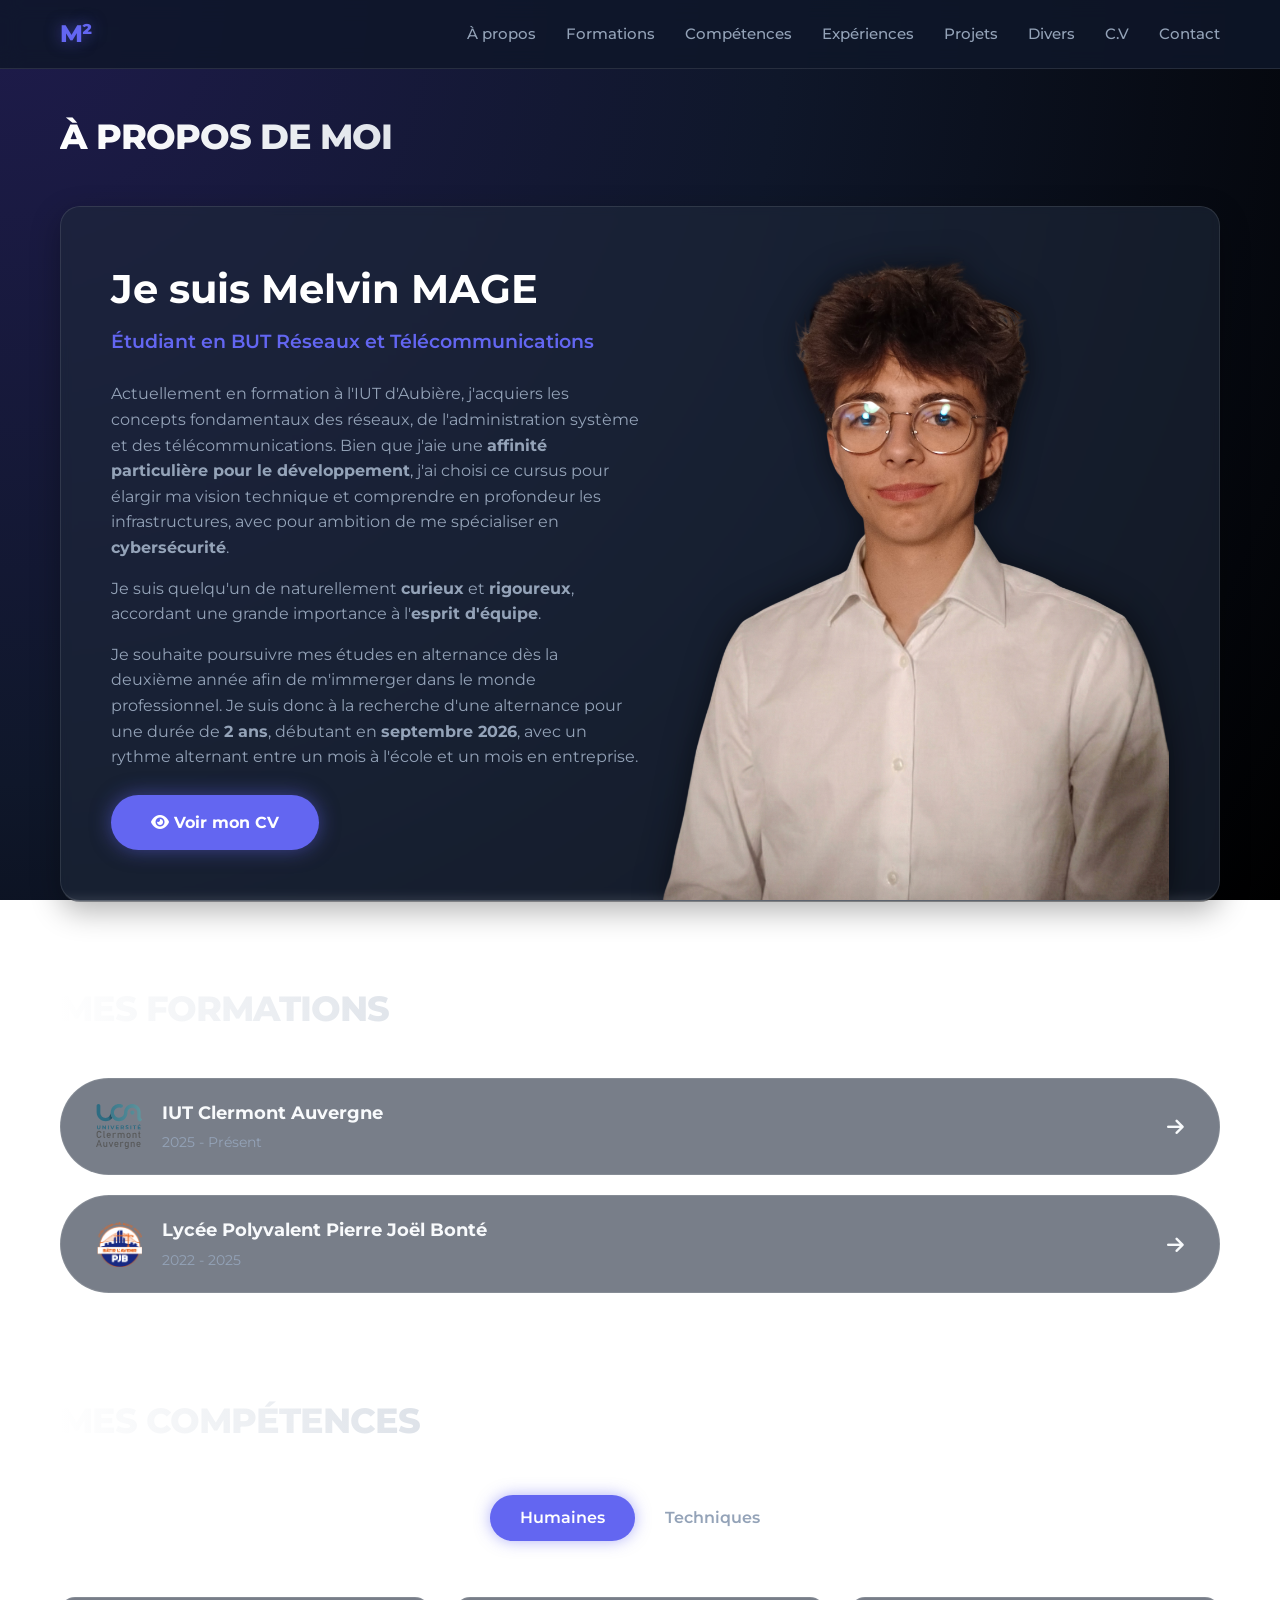
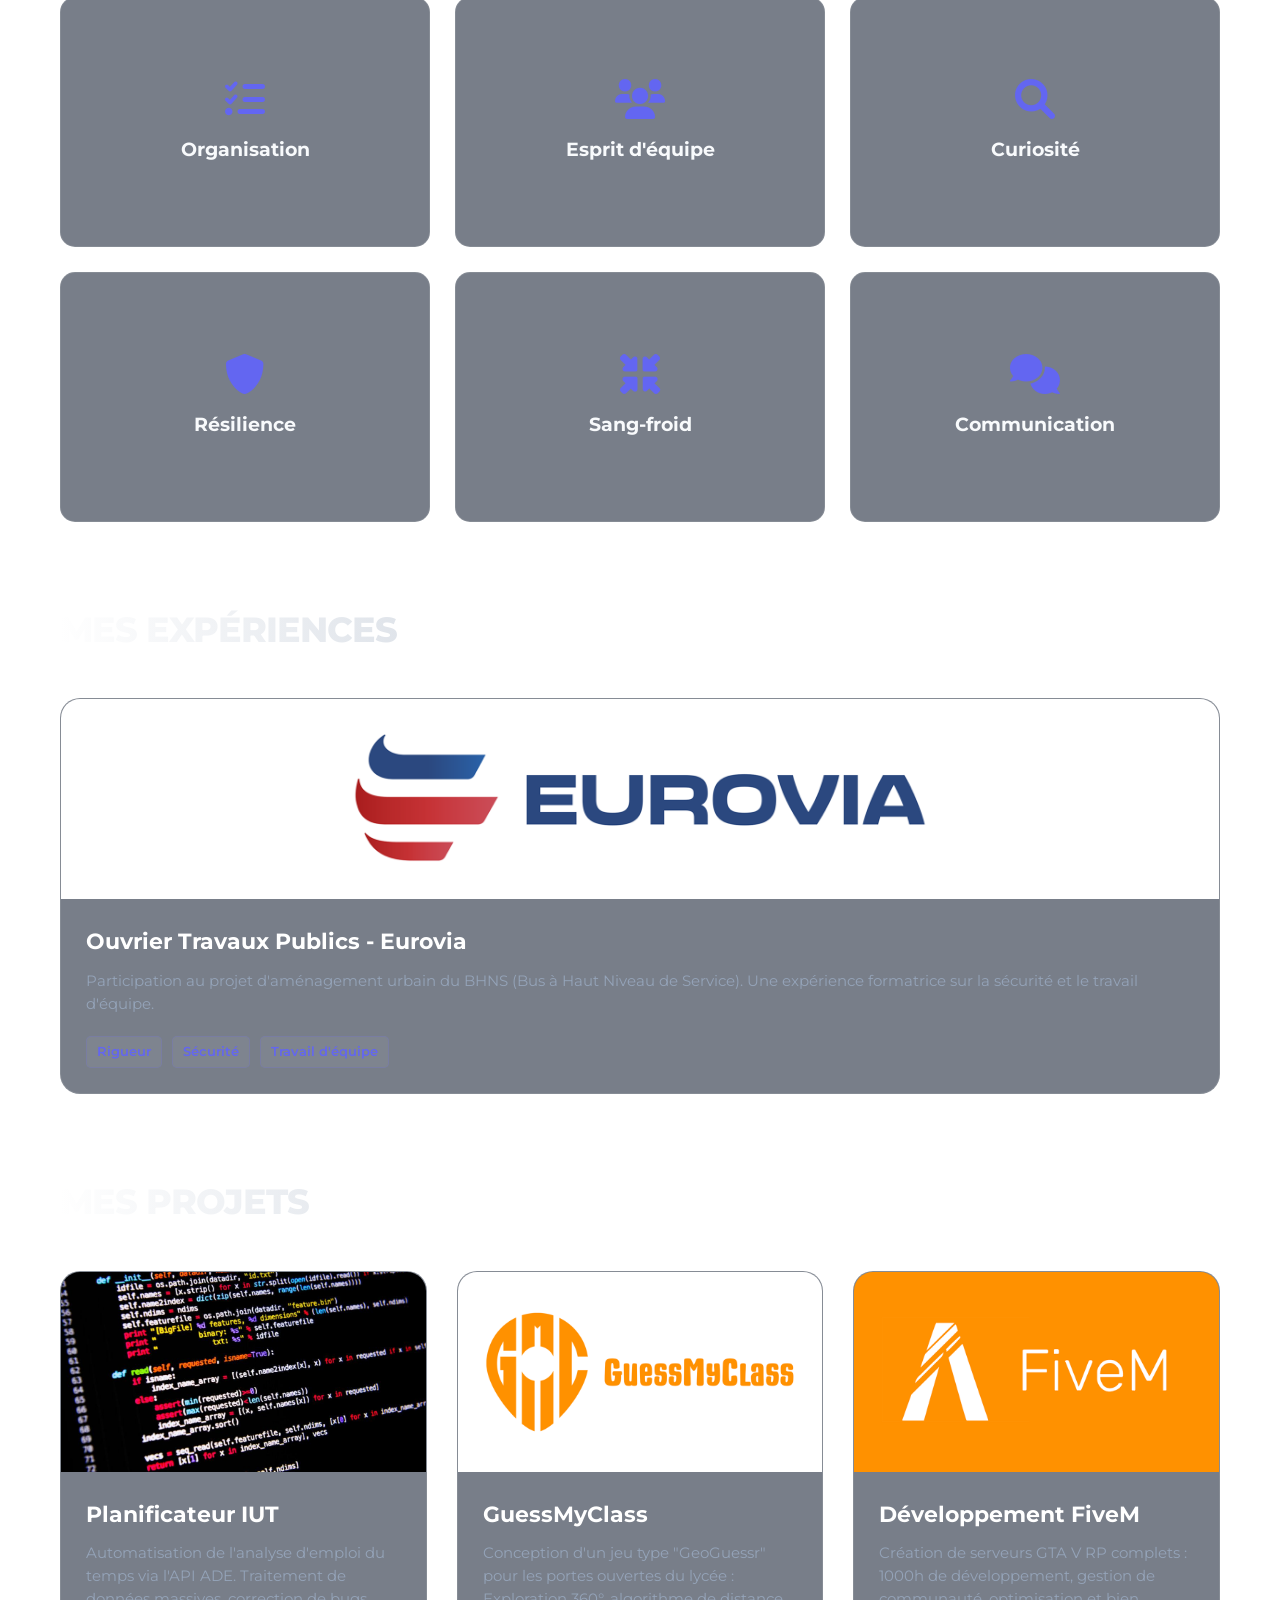
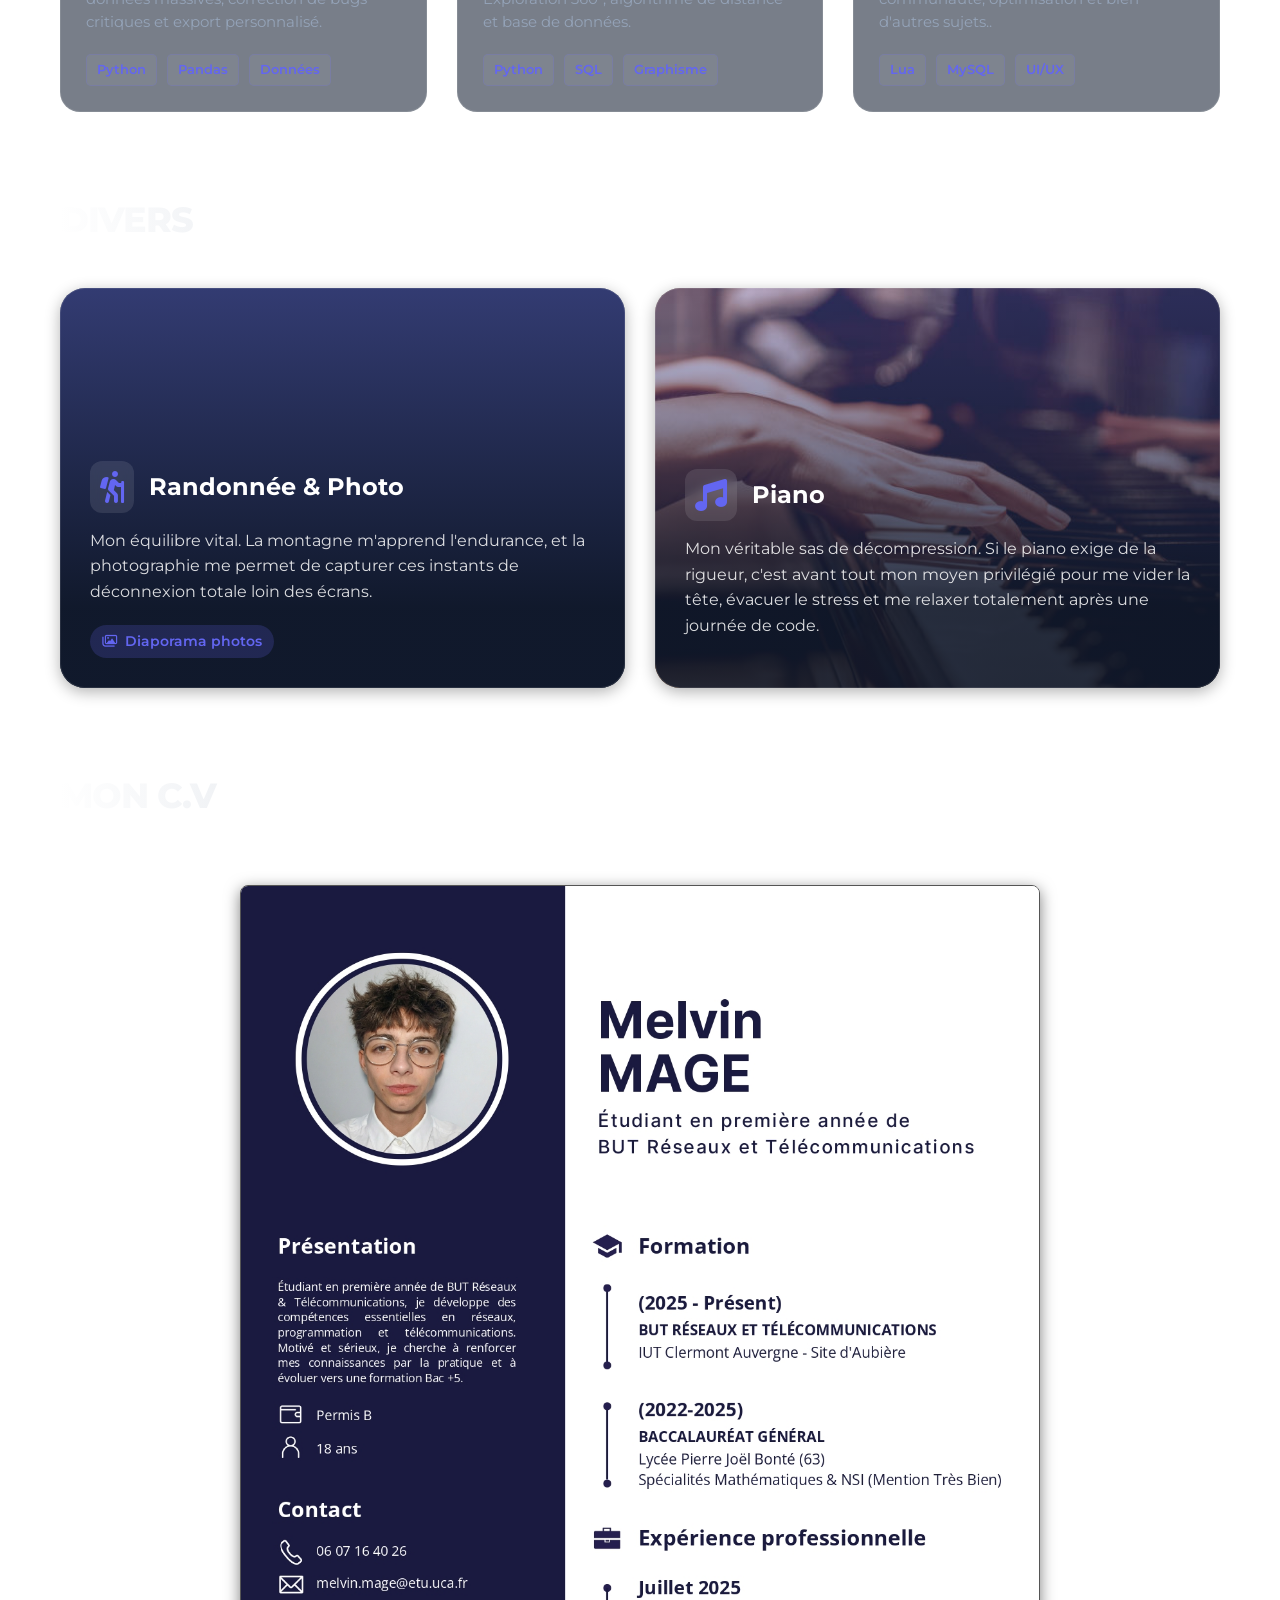
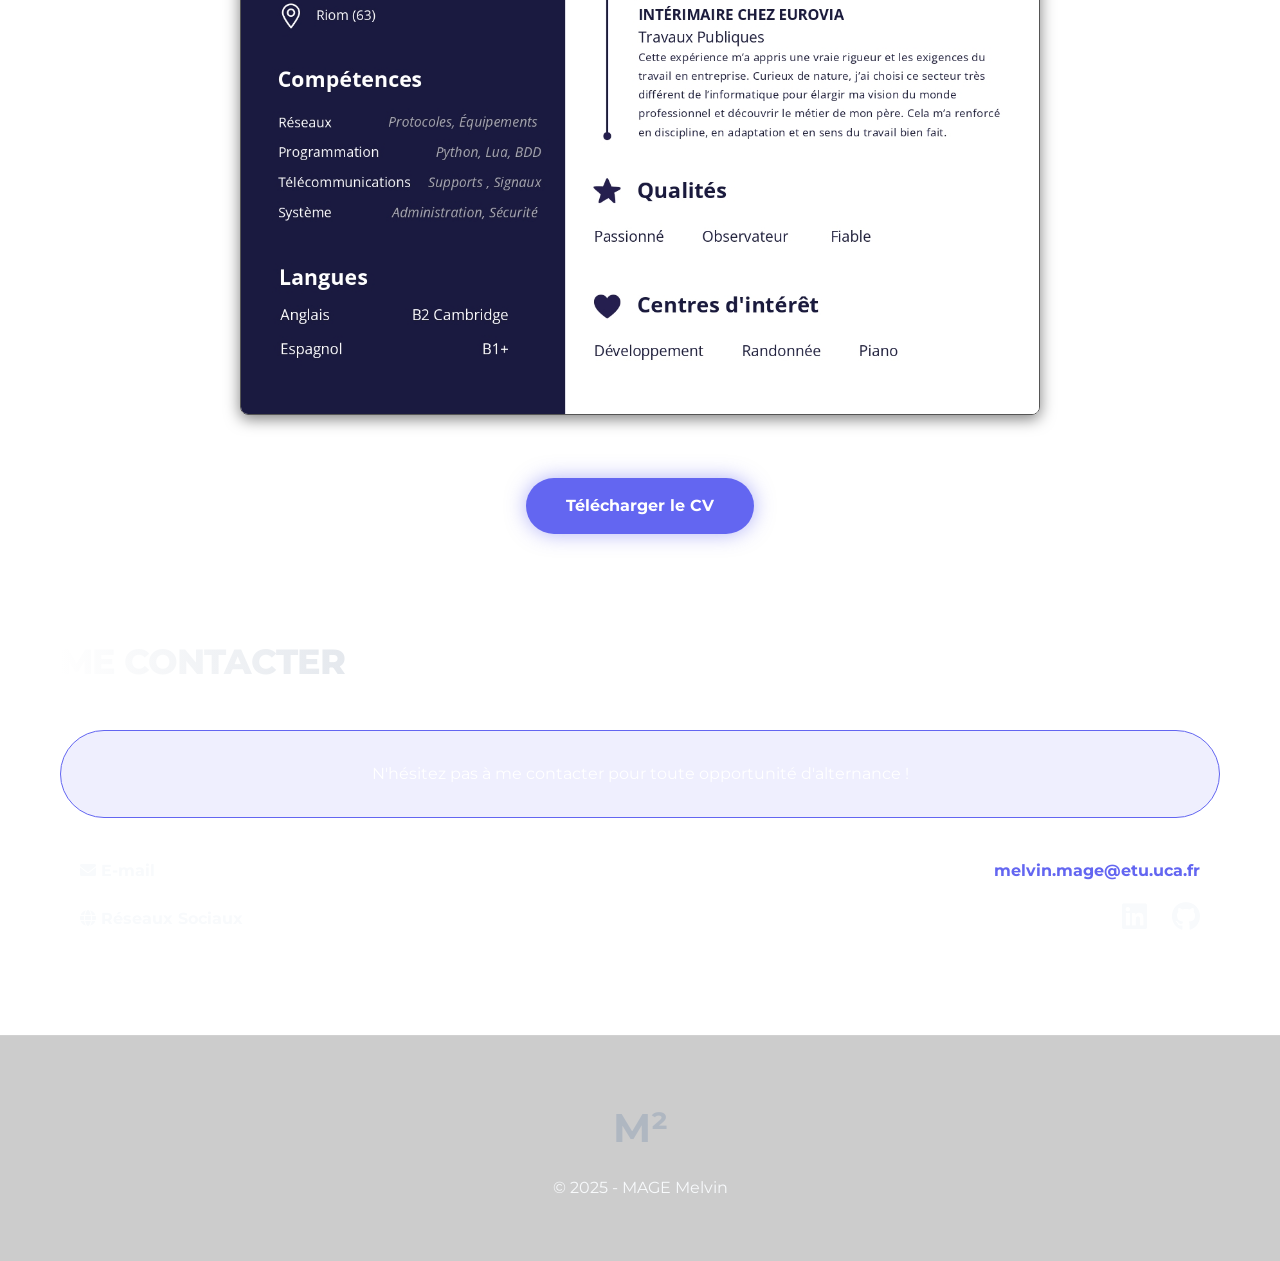
==== commit b6e03c4d: "Update greeting from 'Hello' to 'Goodbye'" ====
--- a/index.html
+++ b/index.html
@@ -48,7 +48,7 @@
                     <h4>Étudiant en BUT Réseaux et Télécommunications</h4>
                     <p>Actuellement en formation à l'IUT d'Aubière, j'acquiers les concepts fondamentaux des réseaux, de l'administration système et des télécommunications. Bien que j'aie une <strong>affinité particulière pour le développement</strong>, j'ai choisi ce cursus pour élargir ma vision technique et comprendre en profondeur les infrastructures, avec pour ambition de me spécialiser en <strong>cybersécurité</strong>.</p>
                     <p>Je suis quelqu'un de naturellement <strong>curieux</strong> et <strong>rigoureux</strong>, accordant une grande importance à l'<strong>esprit d'équipe</strong>.</p>
-                    <p>Je souhaite poursuivre mes études en alternance dès la deuxième année afin de m'immerger dans le monde professionnel. Je suis donc à la recherche d'une alternance pour une durée de <strong>2 ans</strong>, débutant en <strong>septembre 2025</strong>, avec un rythme alternant entre un mois à l'école et un mois en entreprise.</p>
+                    <p>Je souhaite poursuivre mes études en alternance dès la deuxième année afin de m'immerger dans le monde professionnel. Je suis donc à la recherche d'une alternance pour une durée de <strong>2 ans</strong>, débutant en <strong>septembre 2026</strong>, avec un rythme alternant entre un mois à l'école et un mois en entreprise.</p>
                     <a href="documents/mage_melvin_cv.pdf" class="bouton-plein" target="_blank"><i class="fas fa-eye"></i> Voir mon CV</a>
                 </div>
                 <div class="photo-profil">
@@ -98,7 +98,7 @@
                 <div class="corps-modale">
                     <h3>IUT Clermont Auvergne</h3>
                     <p><strong>Localisation :</strong> Aubière, Puy-de-Dôme (63)</p>
-                    <p><strong>Année :</strong> 2023 - Présent</p>
+                    <p><strong>Année :</strong> 2025 - Présent</p>
                     <p><strong>Obtention du diplôme :</strong> En cours</p>
                     <p><strong>Formation :</strong> BUT Réseaux et Télécommunications</p>
                     <p><strong>Statut :</strong> Étudiant en 1ère année</p>
@@ -723,3 +723,4 @@
 
 
 
+
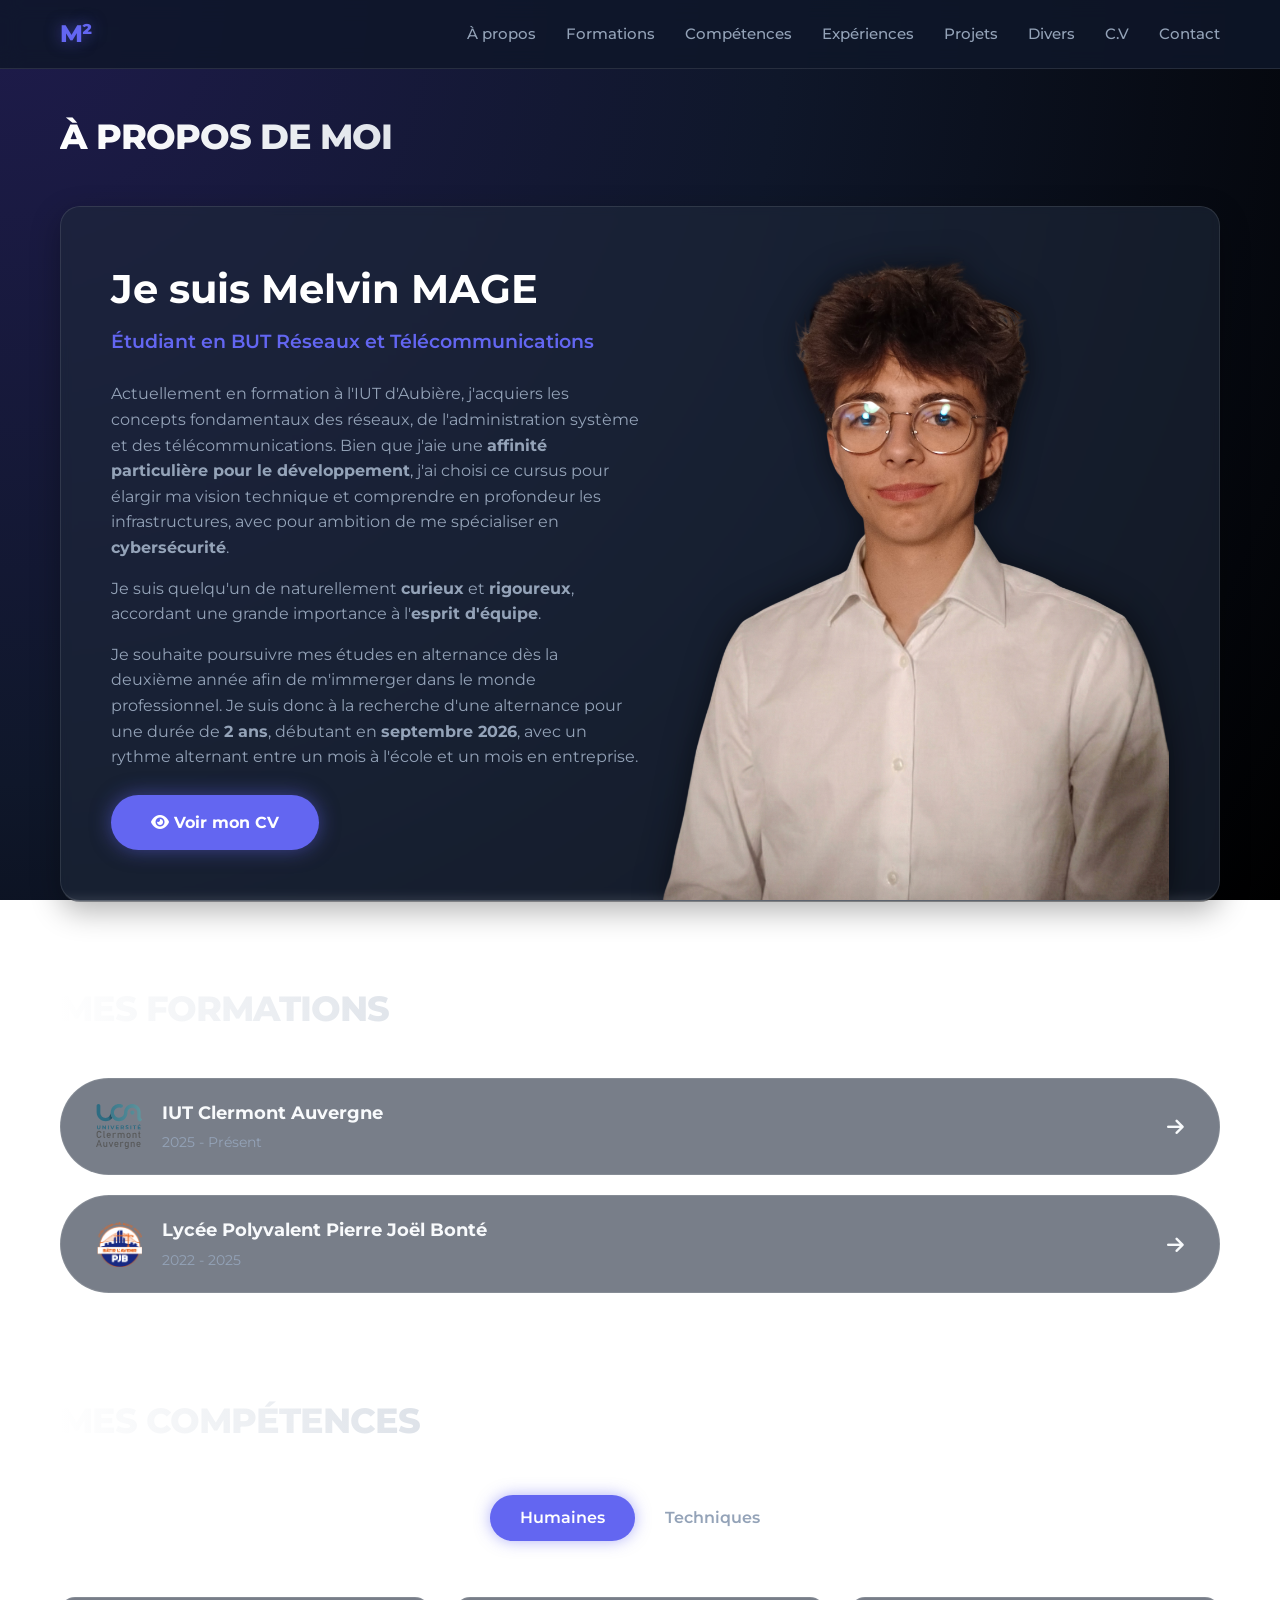
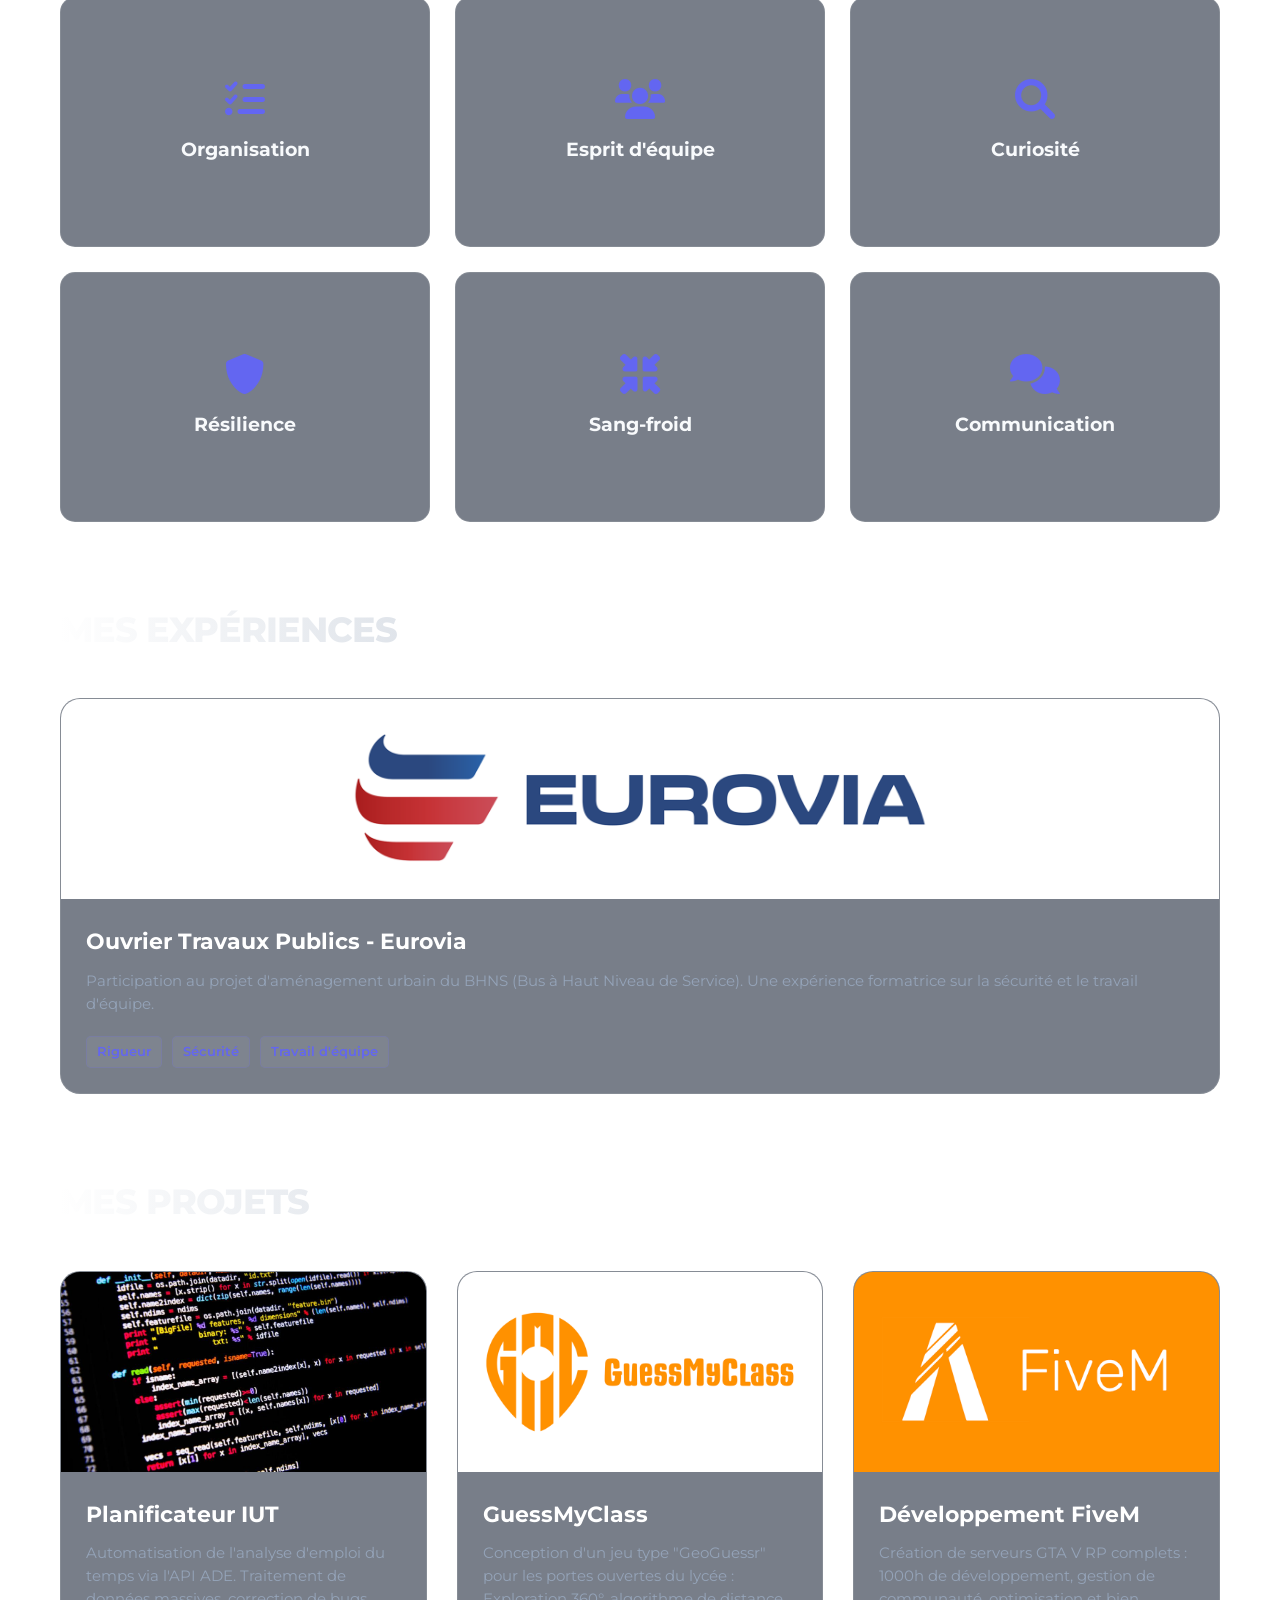
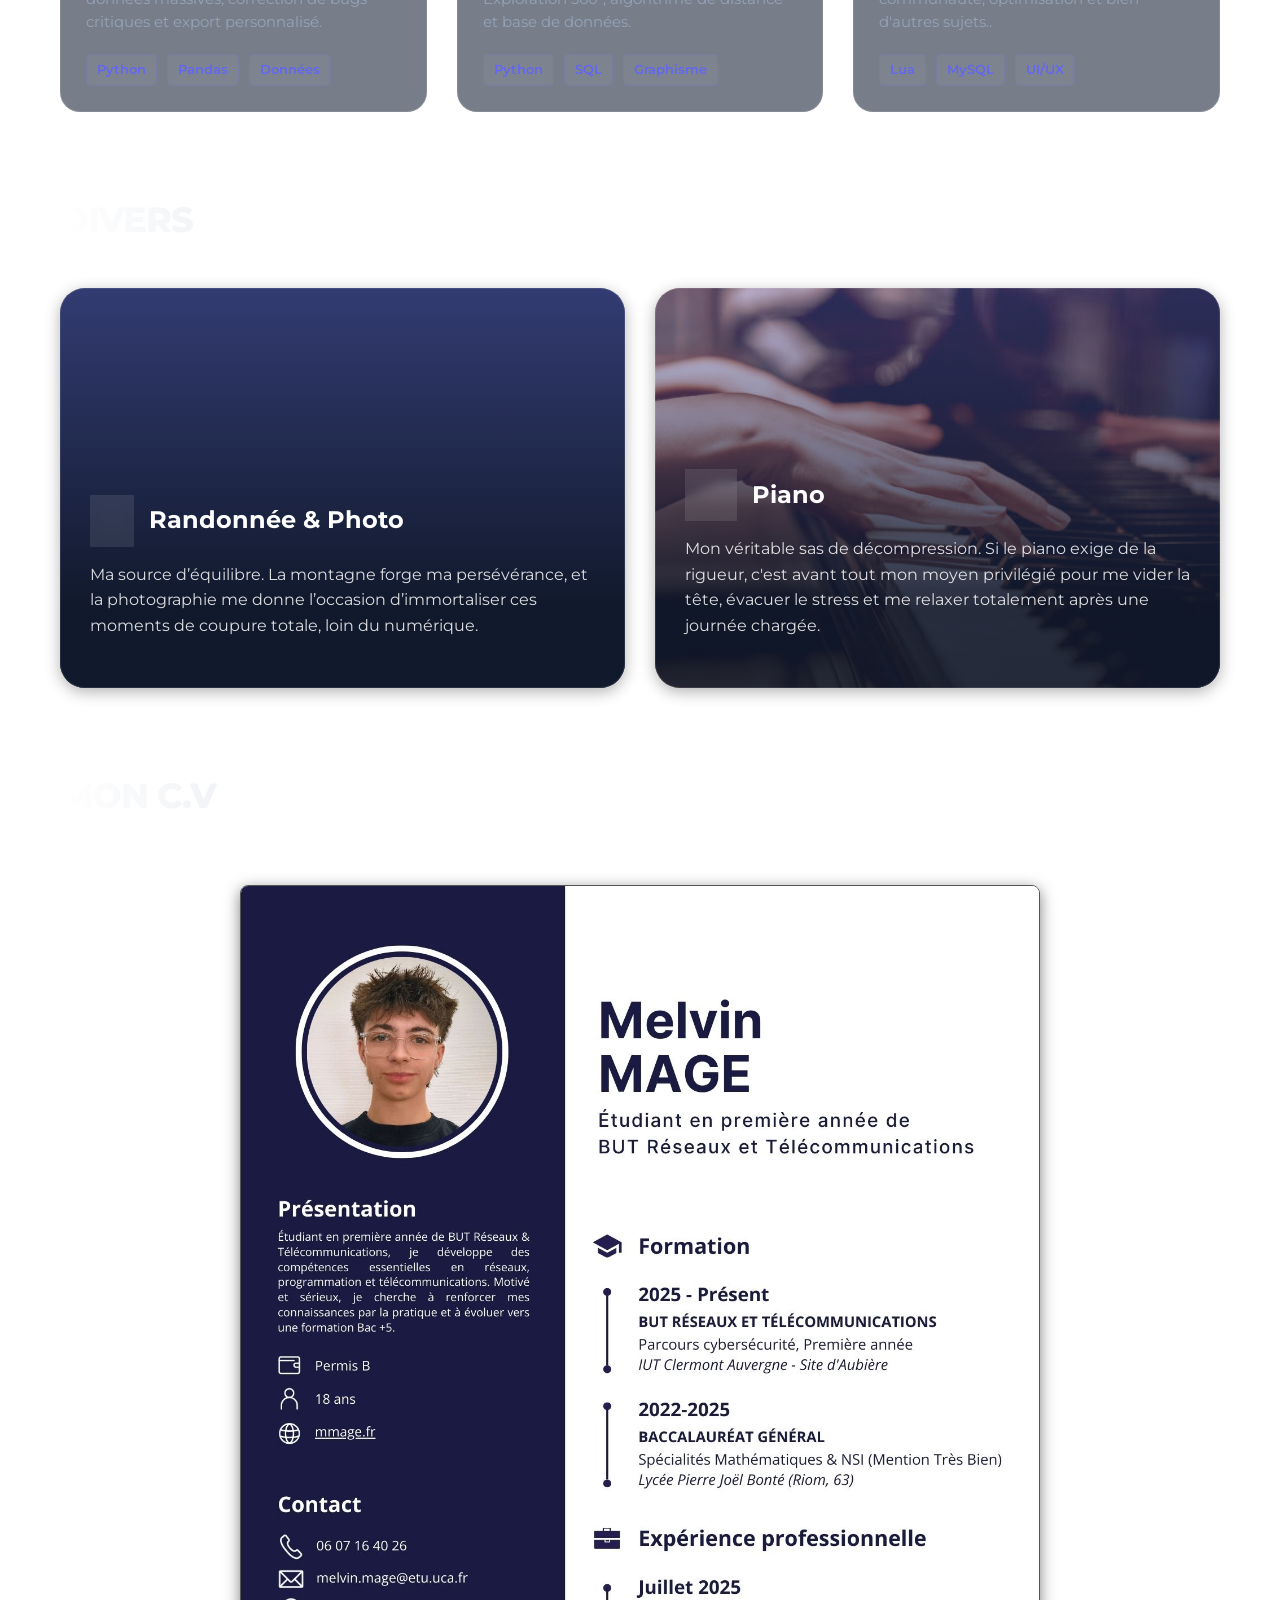
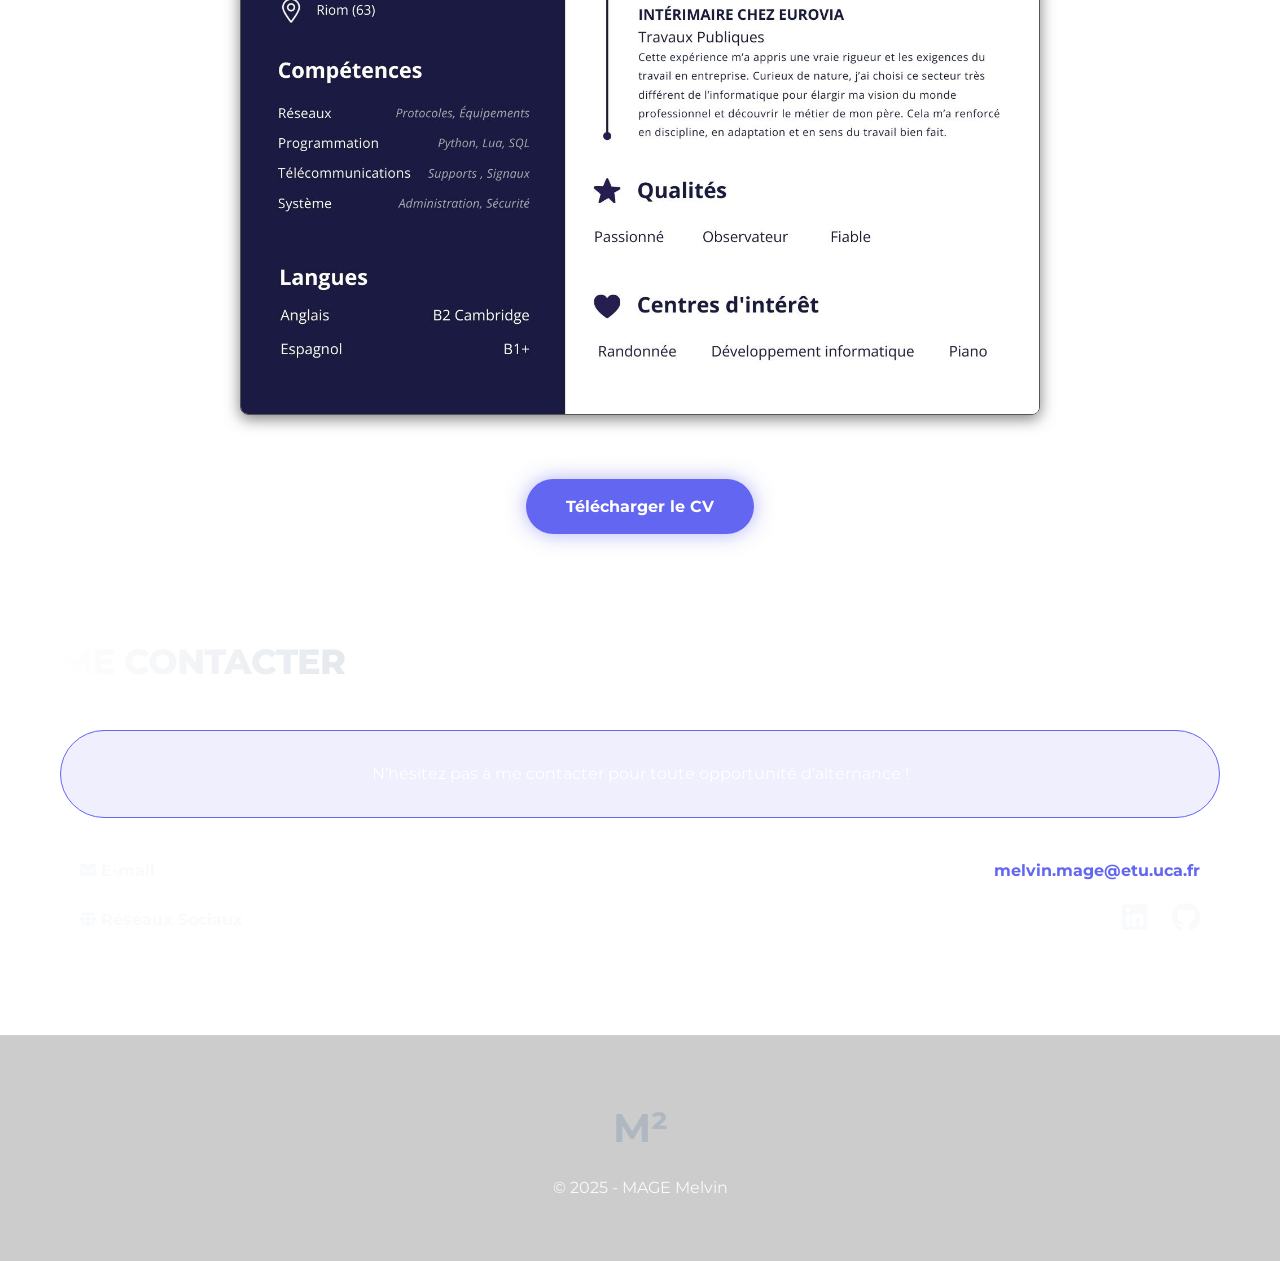
==== commit 0d284c34: "Rectification de certains détails" ====
--- a/index.html
+++ b/index.html
@@ -186,7 +186,7 @@
                 <div class="boite-contenu carte-simple">
                     <i class="fas fa-tasks icone-violette"></i>
                     <h3>Organisation</h3>
-                    <p>Je planifie rigoureusement mes tâches pour gérer mon alternance et anticiper chaque échéance.</p>
+                    <p>Je planifie rigoureusement mes tâches pour gérer ma recherche d'alternance et anticiper chaque échéance.</p>
                 </div>
 
                 <div class="boite-contenu carte-simple">
@@ -456,7 +456,7 @@
                     <h4>Valeur ajoutée</h4>
                     <p>Bien que cette expérience soit éloignée de l'informatique, elle m'a apporté des compétences transverses essentielles pour mon futur métier en réseaux et cybersécurité :</p>
                     <ul style="color: var(--texte-gris);">
-                        <li><strong>La culture de la Sécurité (HSE) :</strong> J'ai intégré l'importance vitale du respect des procédures et du port des EPI. Cette rigueur face aux risques physiques est directement transposable à la gestion des risques numériques.</li>
+                        <li><strong>La culture de la Sécurité (HSE) :</strong> J'ai intégré l'importance vitale du respect des procédures et du port des EPI (Équipements de Protection Individuelle). Cette rigueur face aux risques physiques est directement transposable à la gestion des risques numériques.</li>
                         <li><strong>Le travail d'équipe :</strong> J'ai appris à communiquer efficacement dans un environnement bruyant et stressant, où la coordination est indispensable pour éviter les accidents et tenir les délais.</li>
                         <li><strong>La résilience :</strong> Cette expérience m'a appris à garder ma concentration et mon efficacité même dans des conditions difficiles (chaleur, fatigue physique).</li>
                     </ul>
@@ -659,8 +659,7 @@
                             <i class="fas fa-hiking icone-hobby-v2"></i>
                             <h3>Randonnée & Photo</h3>
                         </div>
-                        <p>Mon équilibre vital. La montagne m'apprend l'endurance, et la photographie me permet de capturer ces instants de déconnexion totale loin des écrans.</p>
-                        <span class="tag-hobby"><i class="far fa-images"></i> Diaporama photos</span>
+                        <p>Ma source d’équilibre. La montagne forge ma persévérance, et la photographie me donne l’occasion d’immortaliser ces moments de coupure totale, loin du numérique.</p>
                     </div>
                 </div>
 
@@ -670,7 +669,7 @@
                             <i class="fas fa-music icone-hobby-v2"></i>
                             <h3>Piano</h3>
                         </div>
-                        <p>Mon véritable sas de décompression. Si le piano exige de la rigueur, c'est avant tout mon moyen privilégié pour me vider la tête, évacuer le stress et me relaxer totalement après une journée de code.</p>
+                        <p>Mon véritable sas de décompression. Si le piano exige de la rigueur, c'est avant tout mon moyen privilégié pour me vider la tête, évacuer le stress et me relaxer totalement après une journée chargée.</p>
                     </div>
                 </div>
 
@@ -724,3 +723,4 @@
 
 
 
+
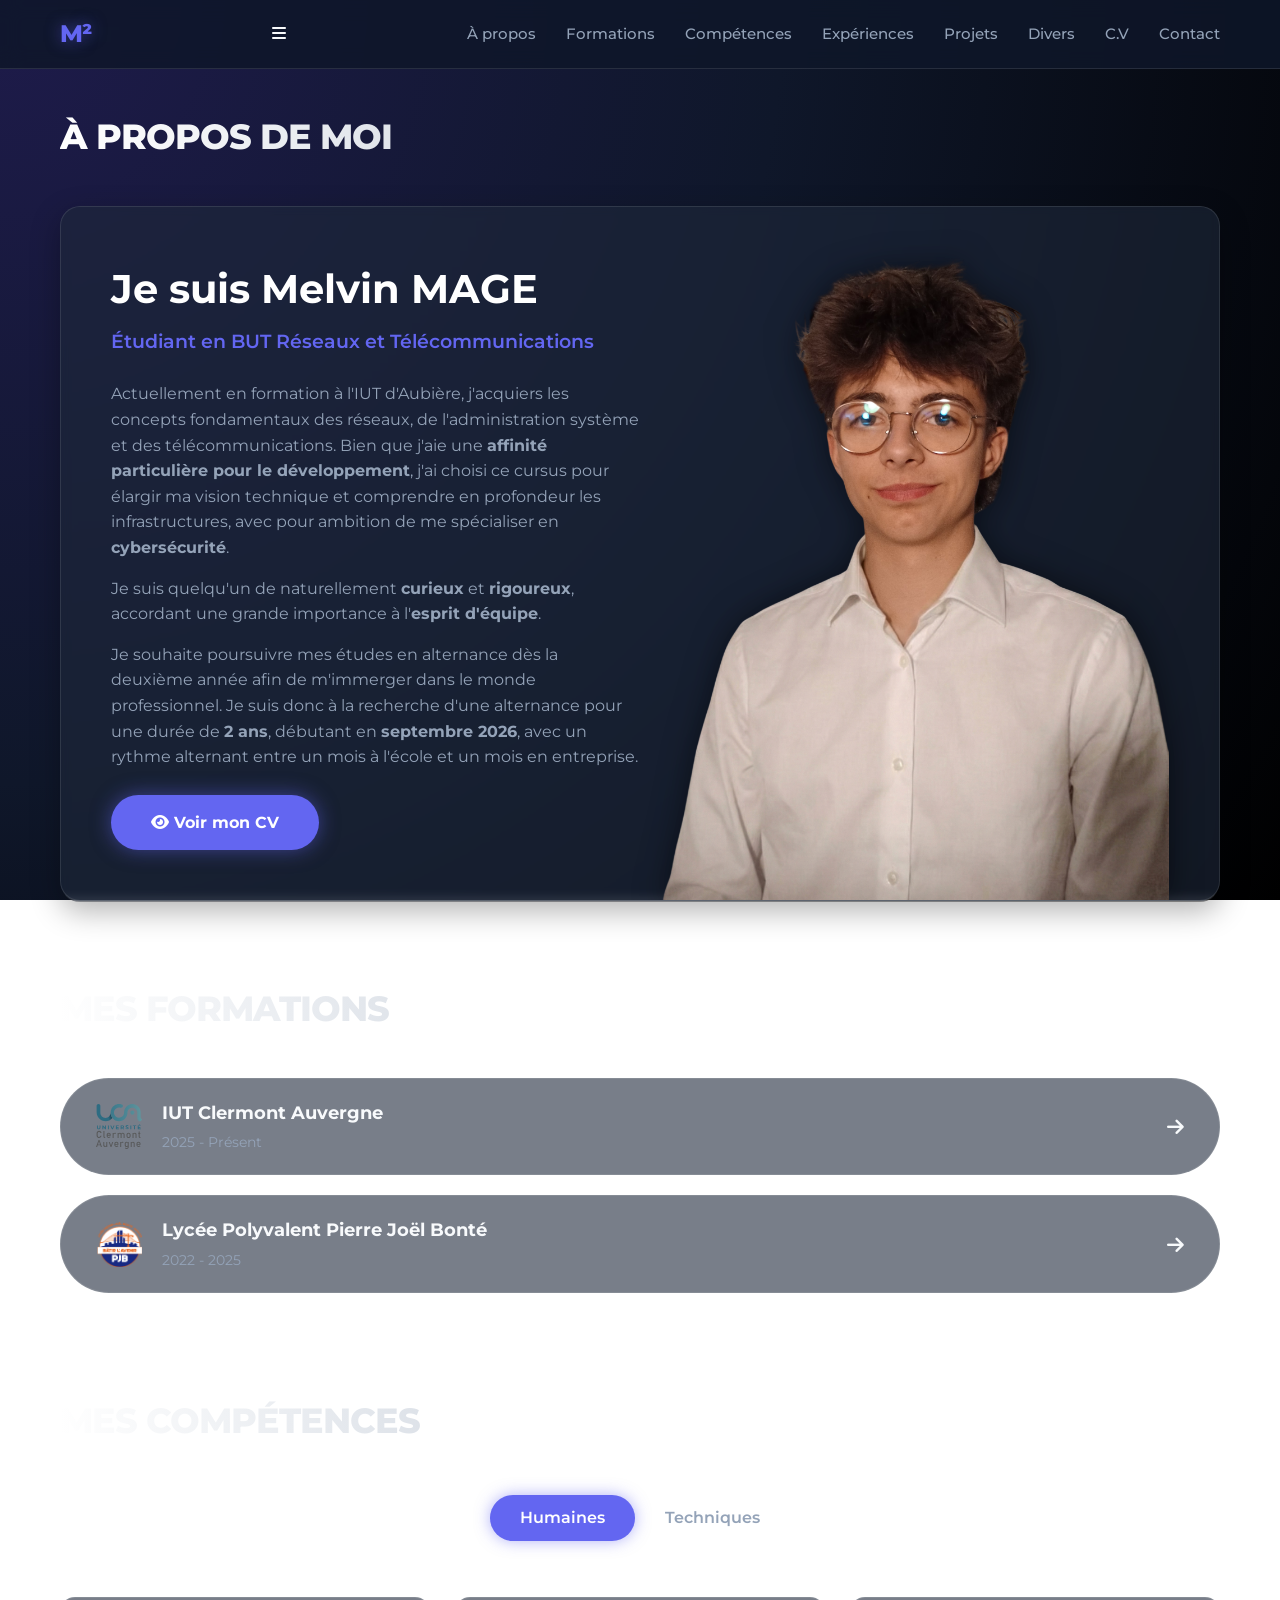
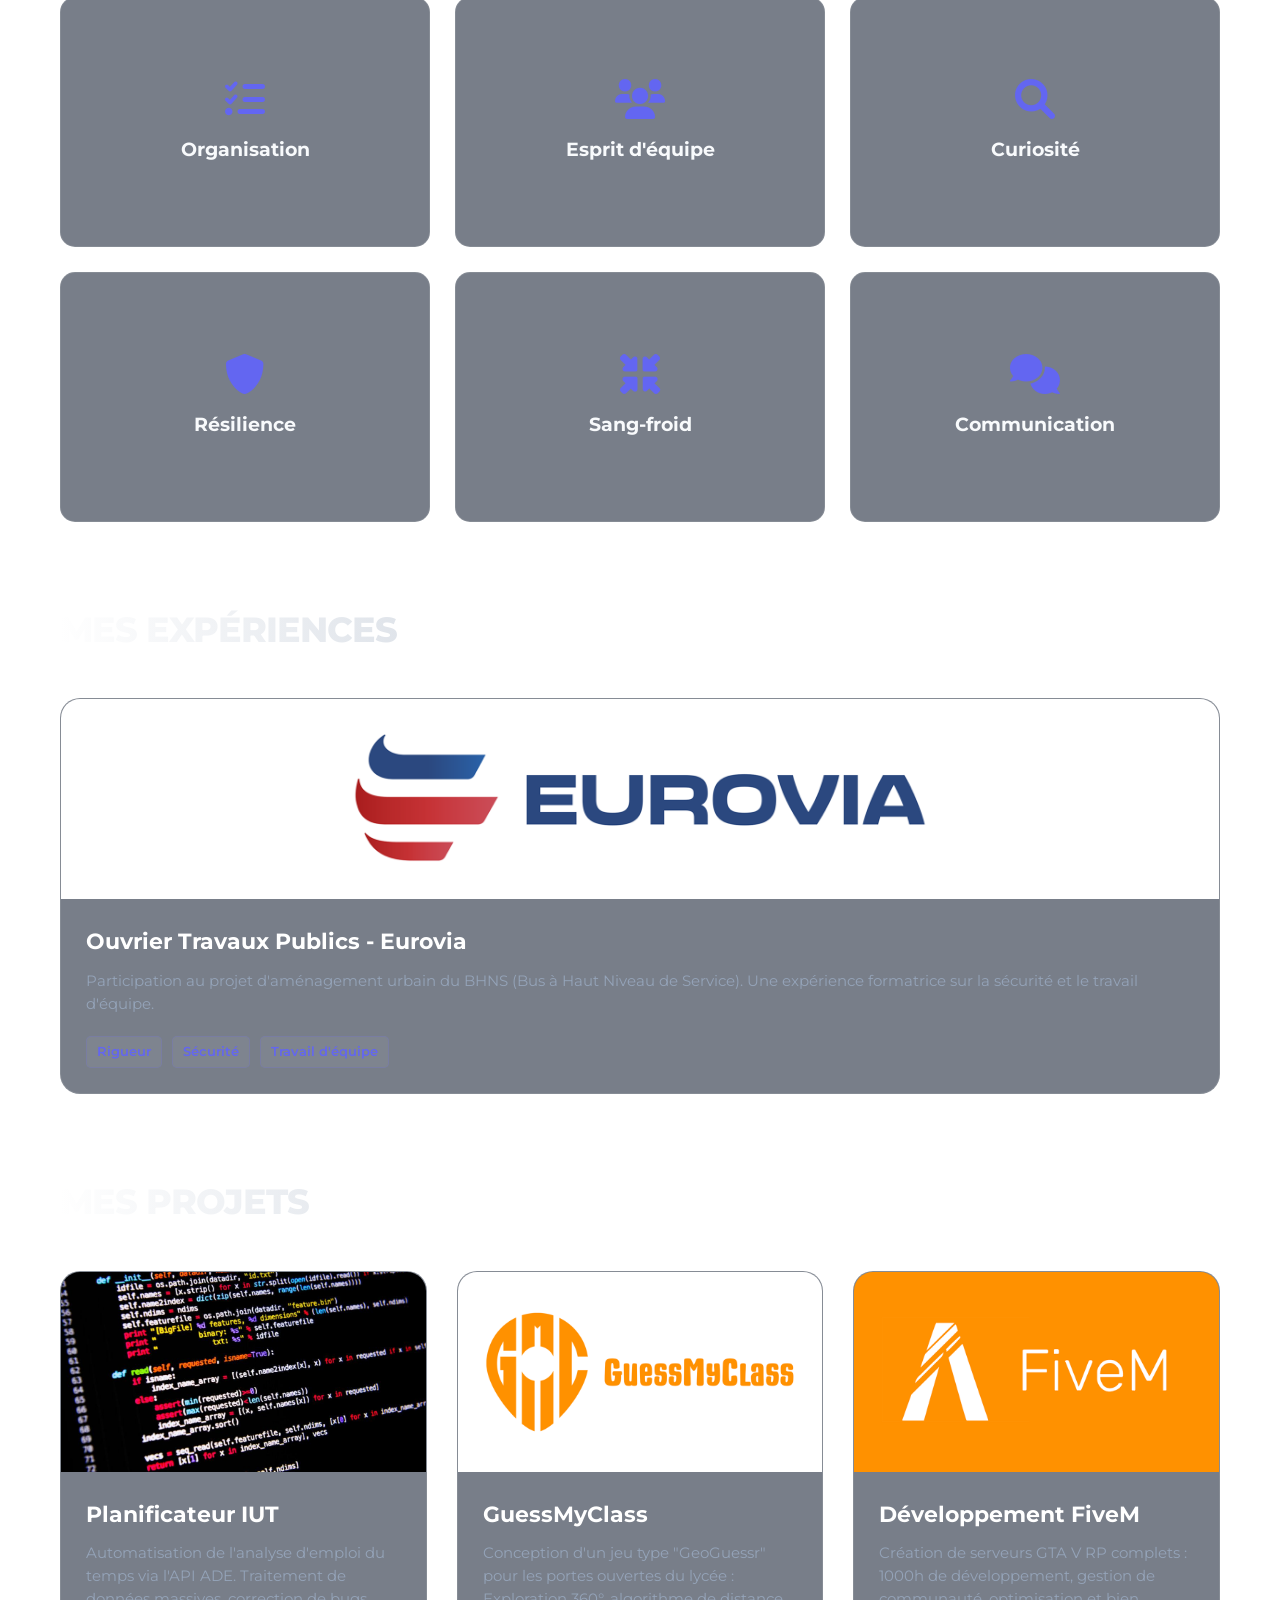
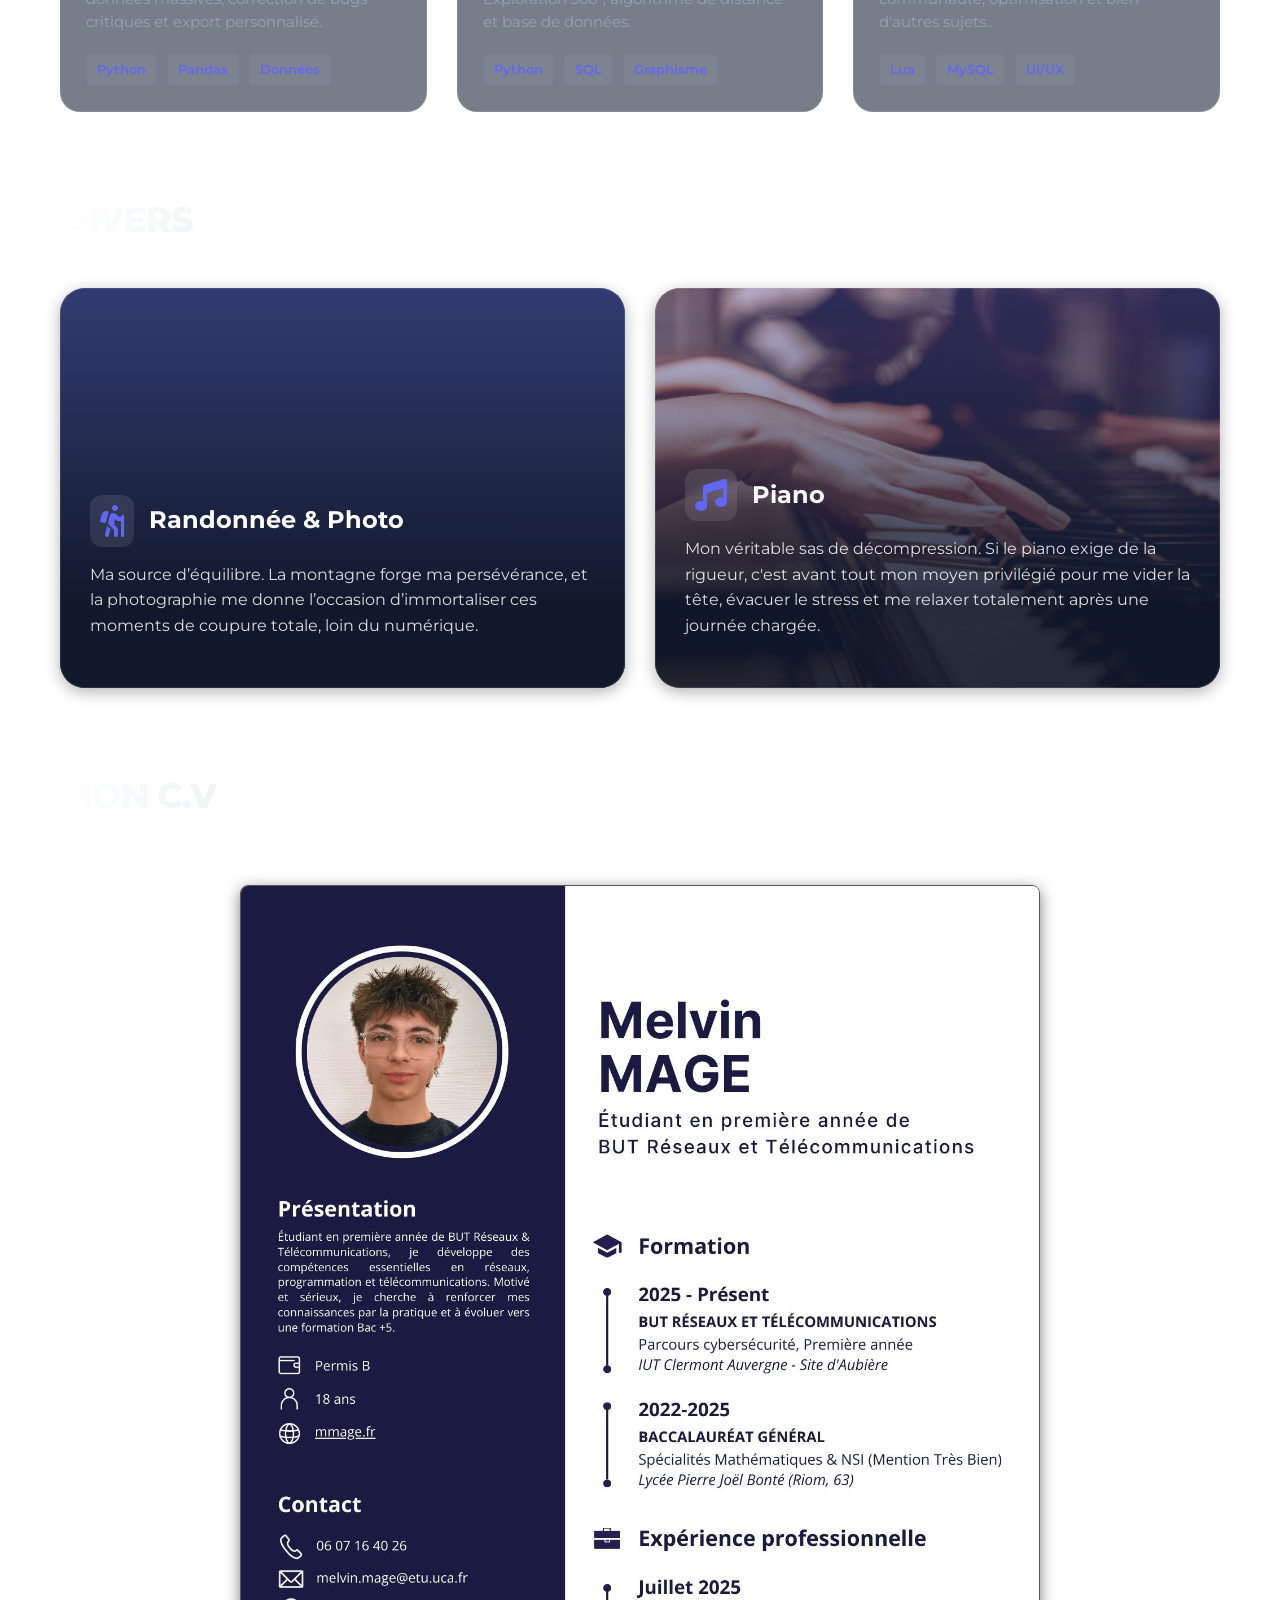
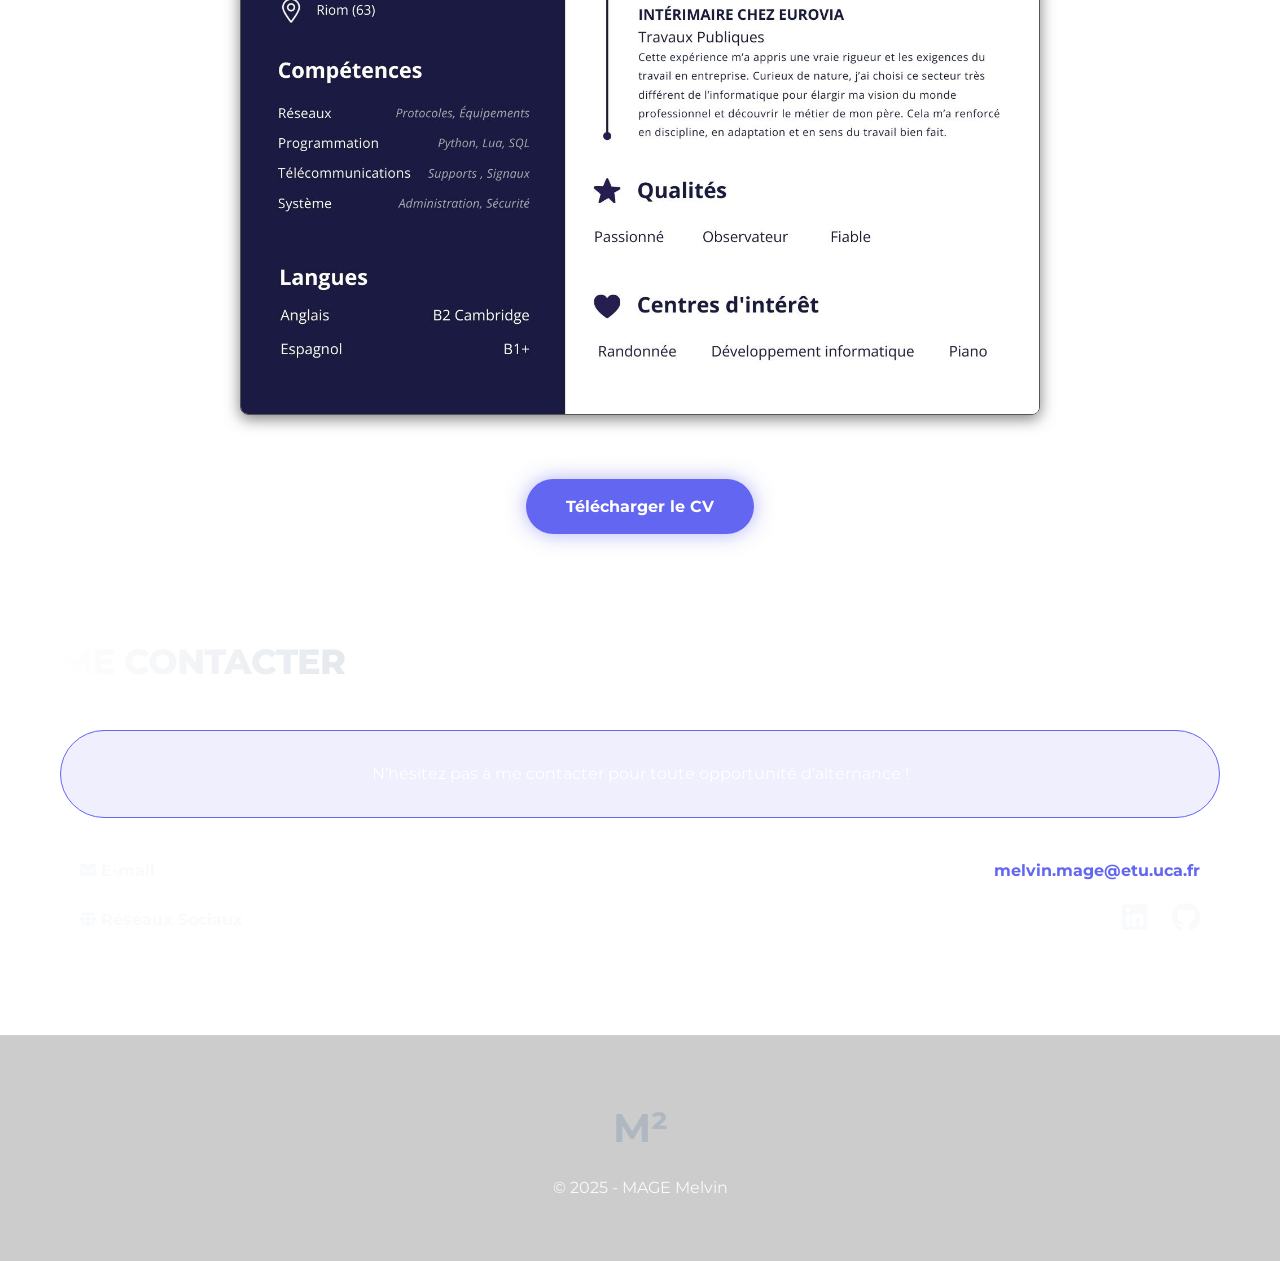
==== commit 3c5eae98: "Ajout du responsive sur téléphone" ====
--- a/index.html
+++ b/index.html
@@ -25,7 +25,12 @@
     <header>
         <nav class="navigation">
             <div class="logo">M²</div>
-            <ul class="liens-nav">
+            
+            <div class="burger-icon" id="burger-menu">
+                <i class="fas fa-bars"></i>
+            </div>
+
+            <ul class="liens-nav" id="nav-links">
                 <li><a href="#a-propos">À propos</a></li>
                 <li><a href="#formations">Formations</a></li>
                 <li><a href="#competences">Compétences</a></li>
@@ -699,7 +704,7 @@
             <div class="reseaux-sociaux">
                 <span><i class="fas fa-globe"></i> Réseaux Sociaux</span>
                 <div class="icones-reseaux">
-                    <a href="https://www.linkedin.com/in/melvin-mage-b0588a3a1/" target="_blank"><i class="fab fa-linkedin"></i></a>
+                    <a href="https://www.linkedin.com/in/melvin-mage" target="_blank"><i class="fab fa-linkedin"></i></a>
                     <a href="https://github.com/melvinmage" target="_blank"><i class="fab fa-github"></i></a>
                 </div>
             </div>
@@ -712,15 +717,23 @@
         <p>© 2025 - MAGE Melvin</p>
     </footer>
 
+    <script>
+        const burger = document.getElementById('burger-menu');
+        const nav = document.getElementById('nav-links');
+        const links = document.querySelectorAll('.liens-nav a');
+
+        // Ouvre/Ferme le menu quand on clique sur le burger
+        burger.addEventListener('click', () => {
+            nav.classList.toggle('active');
+        });
+
+        // Referme le menu automatiquement quand on clique sur un lien
+        links.forEach(link => {
+            link.addEventListener('click', () => {
+                nav.classList.remove('active');
+            });
+        });
+    </script>
 </body>
 
 </html>
-
-
-
-
-
-
-
-
-
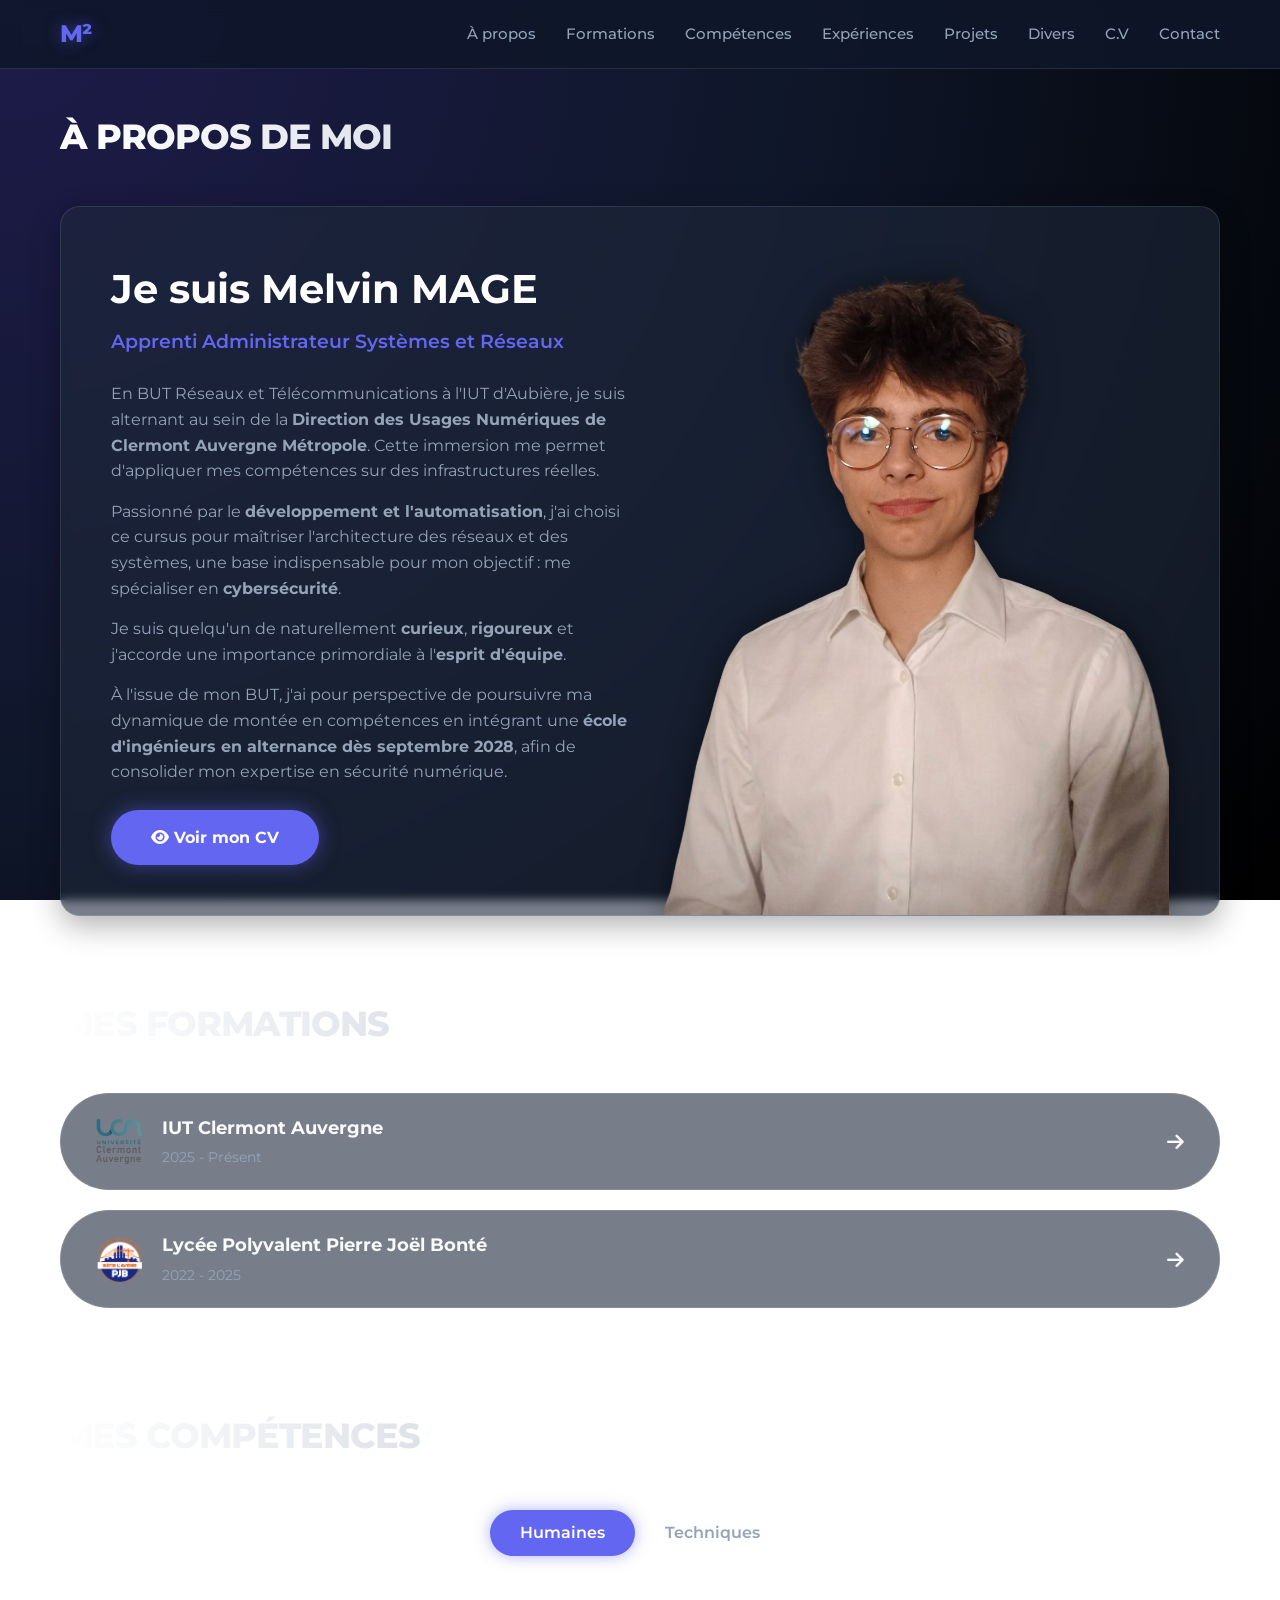
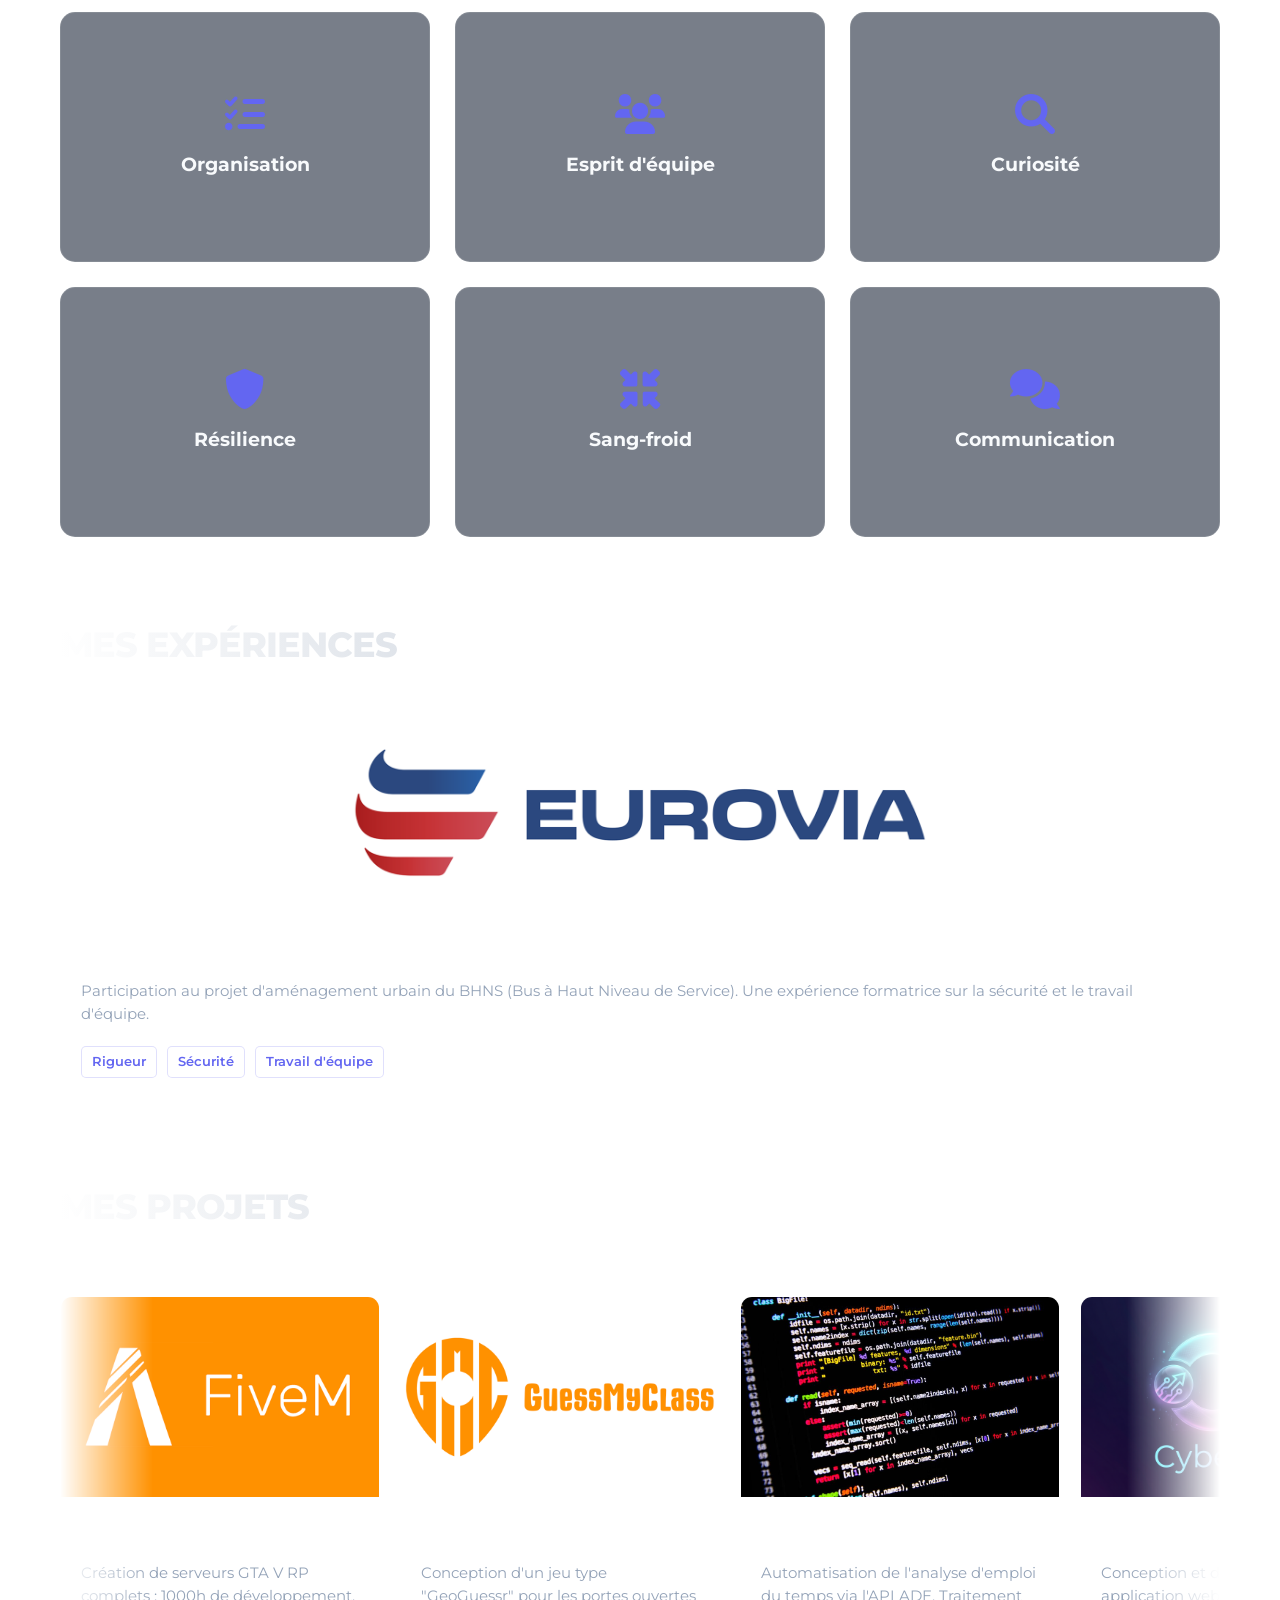
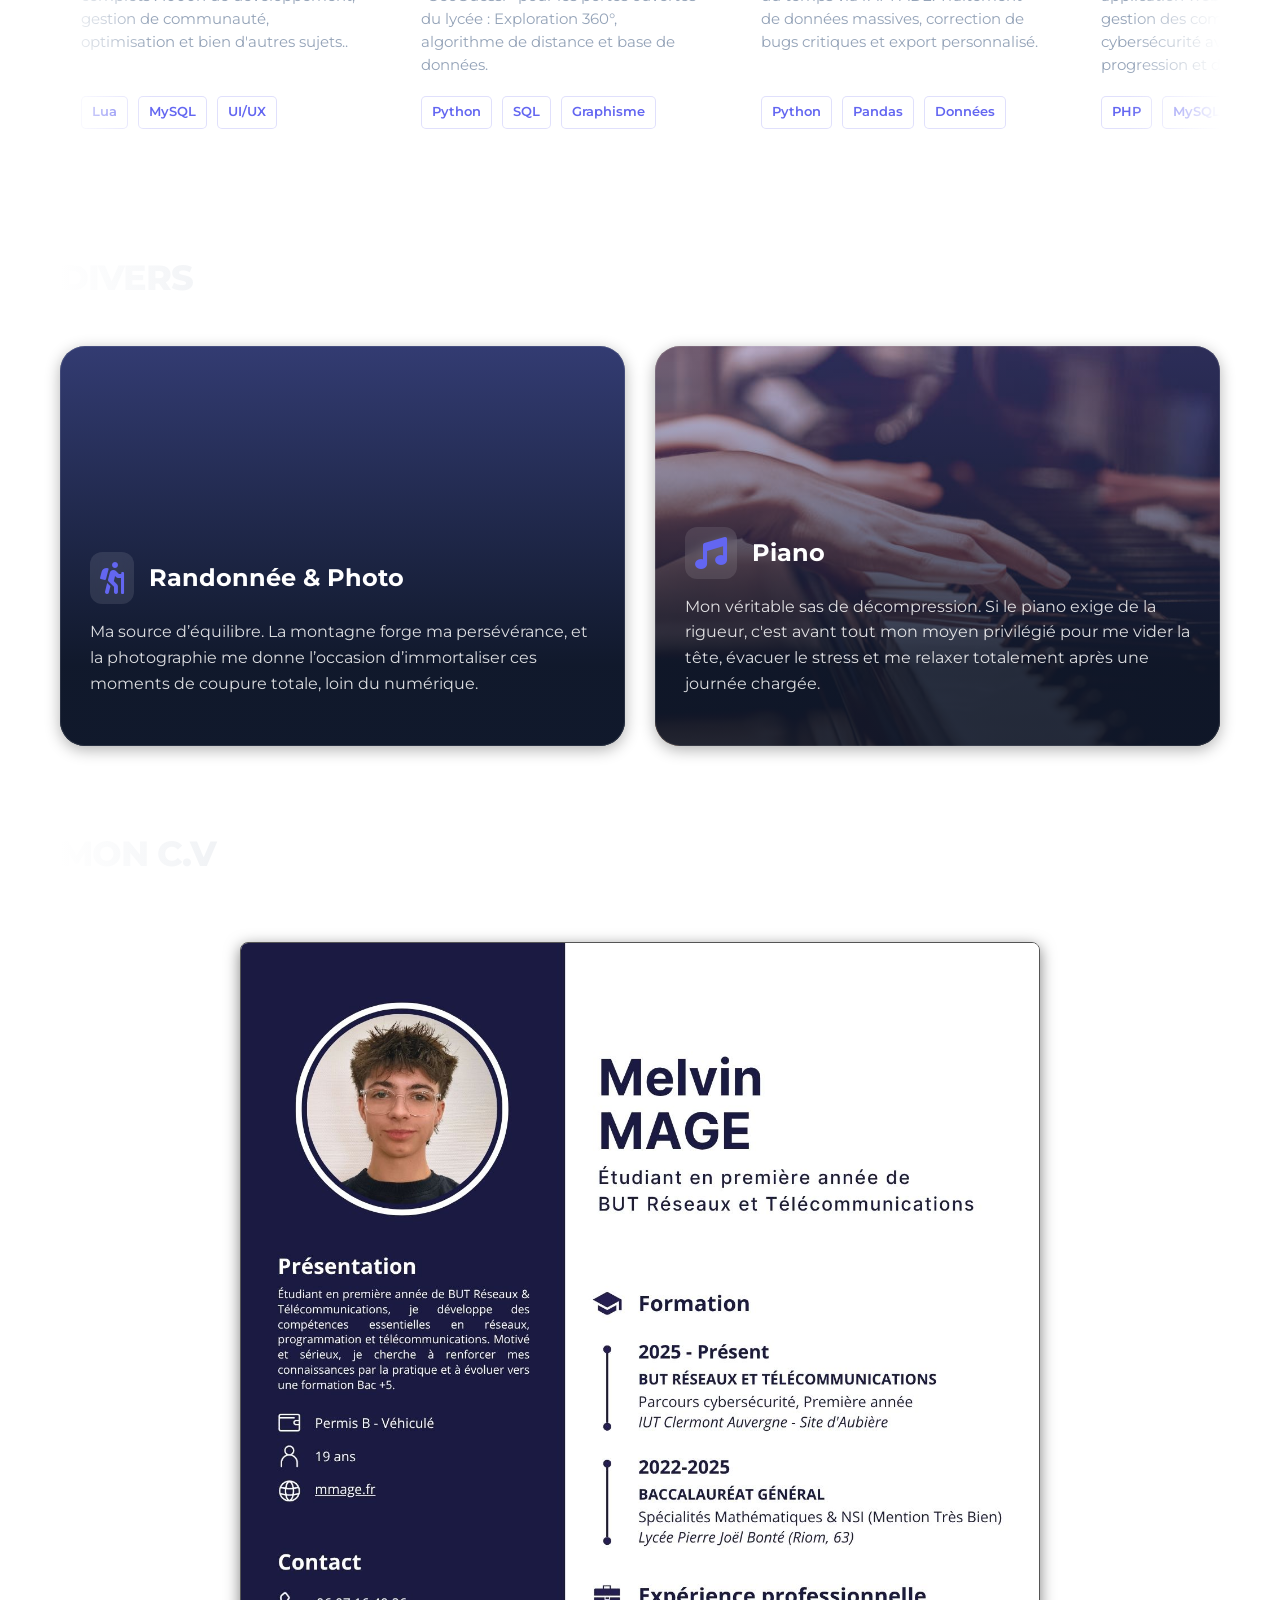
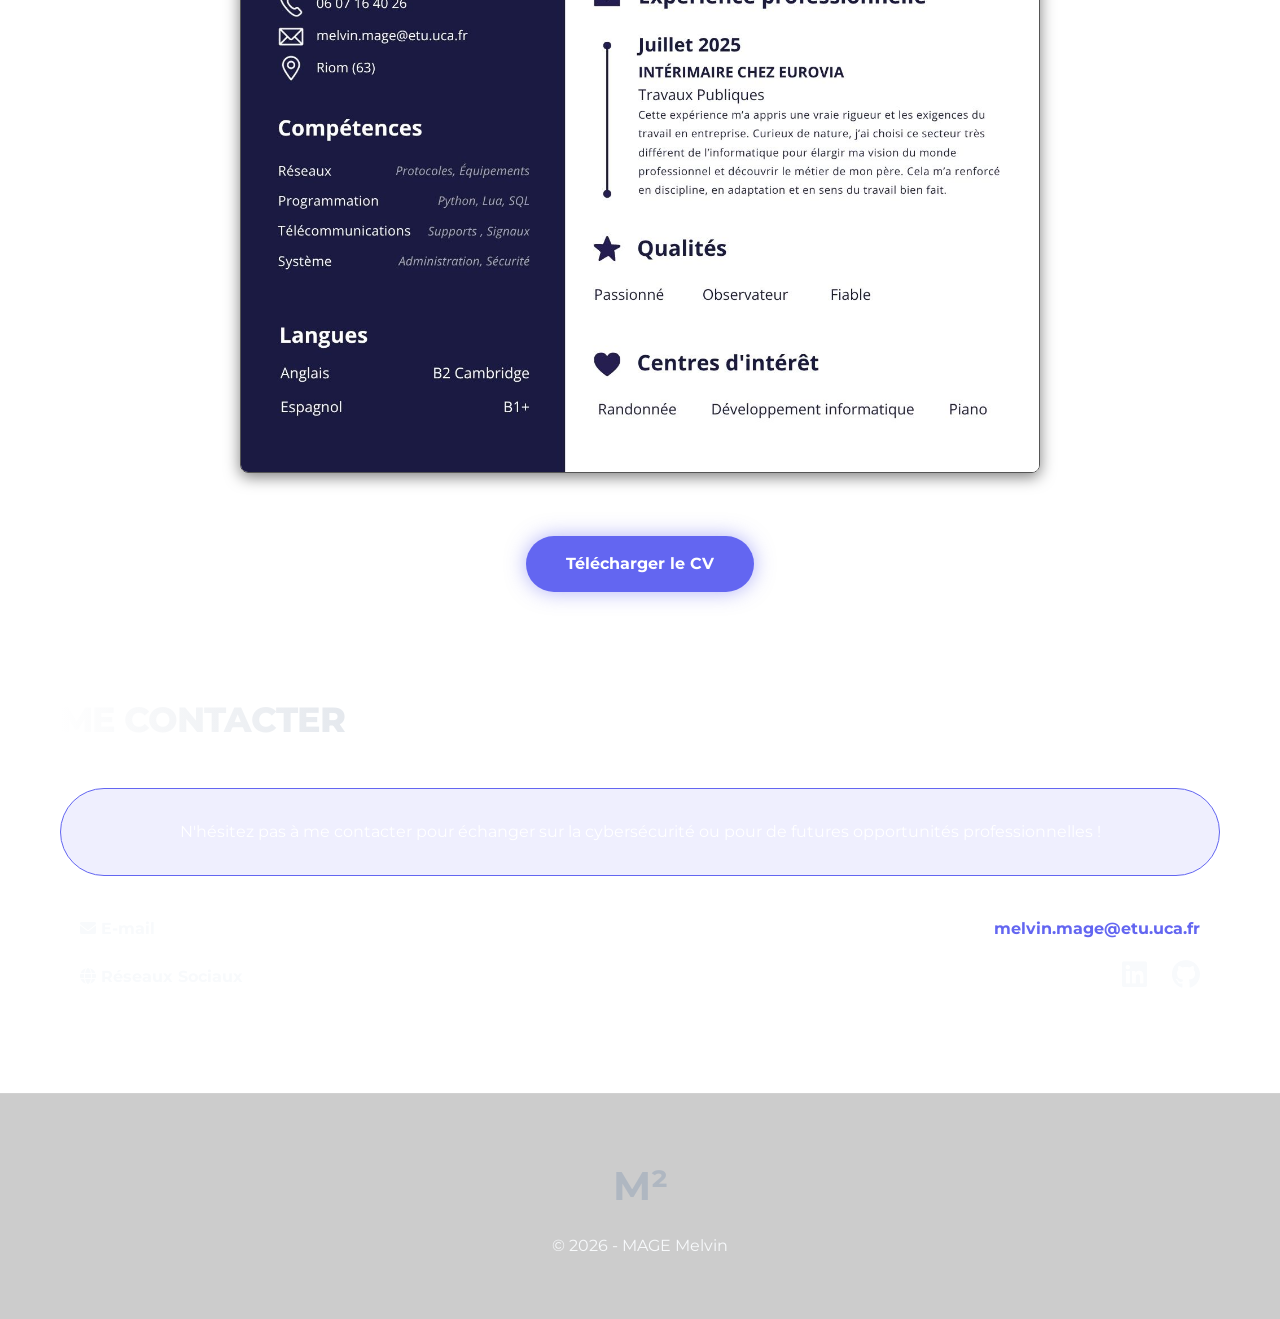
==== commit f37f0996: "Add files via upload" ====
--- a/index.html
+++ b/index.html
@@ -8,7 +8,7 @@
     
     <link rel="icon" type="image/png" href="images/favicon.png">
 
-    <meta name="description" content="Portfolio de Melvin MAGE, étudiant en BUT R&T spécialisé en Cybersécurité et Développement. Recherche d'alternance 2025.">
+    <meta name="description" content="Portfolio de Melvin MAGE, apprenti Administrateur Systèmes et Réseaux en BUT R&T spécialisé en Cybersécurité et Développement.">
     <meta name="author" content="Melvin MAGE">
 
     <meta property="og:title" content="Melvin MAGE - Futur Expert Cyber">
@@ -50,10 +50,11 @@
             <div class="boite-contenu profil-flex">
                 <div class="texte-profil">
                     <h3>Je suis Melvin MAGE</h3>
-                    <h4>Étudiant en BUT Réseaux et Télécommunications</h4>
-                    <p>Actuellement en formation à l'IUT d'Aubière, j'acquiers les concepts fondamentaux des réseaux, de l'administration système et des télécommunications. Bien que j'aie une <strong>affinité particulière pour le développement</strong>, j'ai choisi ce cursus pour élargir ma vision technique et comprendre en profondeur les infrastructures, avec pour ambition de me spécialiser en <strong>cybersécurité</strong>.</p>
-                    <p>Je suis quelqu'un de naturellement <strong>curieux</strong> et <strong>rigoureux</strong>, accordant une grande importance à l'<strong>esprit d'équipe</strong>.</p>
-                    <p>Je souhaite poursuivre mes études en alternance dès la deuxième année afin de m'immerger dans le monde professionnel. Je suis donc à la recherche d'une alternance pour une durée de <strong>2 ans</strong>, débutant en <strong>septembre 2026</strong>, avec un rythme alternant entre un mois à l'école et un mois en entreprise.</p>
+                    <h4>Apprenti Administrateur Systèmes et Réseaux</h4>
+<p>En BUT Réseaux et Télécommunications à l'IUT d'Aubière, je suis alternant au sein de la <strong>Direction des Usages Numériques de Clermont Auvergne Métropole</strong>. Cette immersion me permet d'appliquer mes compétences sur des infrastructures réelles.</p>
+<p>Passionné par le <strong>développement et l'automatisation</strong>, j'ai choisi ce cursus pour maîtriser l'architecture des réseaux et des systèmes, une base indispensable pour mon objectif : me spécialiser en <strong>cybersécurité</strong>.</p>
+                    <p>Je suis quelqu'un de naturellement <strong>curieux</strong>, <strong>rigoureux</strong> et j'accorde une importance primordiale à l'<strong>esprit d'équipe</strong>.</p>
+                    <p>À l'issue de mon BUT, j'ai pour perspective de poursuivre ma dynamique de montée en compétences en intégrant une <strong>école d'ingénieurs en alternance dès septembre 2028</strong>, afin de consolider mon expertise en sécurité numérique.</p>
                     <a href="documents/mage_melvin_cv.pdf" class="bouton-plein" target="_blank"><i class="fas fa-eye"></i> Voir mon CV</a>
                 </div>
                 <div class="photo-profil">
@@ -106,7 +107,7 @@
                     <p><strong>Année :</strong> 2025 - Présent</p>
                     <p><strong>Obtention du diplôme :</strong> En cours</p>
                     <p><strong>Formation :</strong> BUT Réseaux et Télécommunications</p>
-                    <p><strong>Statut :</strong> Étudiant en 1ère année</p>
+                    <p><strong>Statut :</strong> Alternant Administrateur Systèmes et Réseaux (1ère année)</p>
                     
                     <hr class="separateur">
 
@@ -191,7 +192,7 @@
                 <div class="boite-contenu carte-simple">
                     <i class="fas fa-tasks icone-violette"></i>
                     <h3>Organisation</h3>
-                    <p>Je planifie rigoureusement mes tâches pour gérer ma recherche d'alternance et anticiper chaque échéance.</p>
+                    <p>Je planifie rigoureusement mes tâches pour concilier efficacement mes périodes en entreprise et mes cours à l'IUT.</p>
                 </div>
 
                 <div class="boite-contenu carte-simple">
@@ -346,17 +347,20 @@
                 <div class="corps-modale">
                     <h3>Téléphonie</h3>
                     
-                    <h4>Fondamentaux</h4>
-                    <p>Architecture des réseaux téléphoniques classiques.</p>
-                    <ul style="color: var(--texte-gris);">
-                        <li><strong>RTC :</strong> Compréhension du Réseau Téléphonique Commuté et de la boucle locale.</li>
-                        <li><strong>Numérisation de la voix :</strong> Codecs audio, bande passante nécessaire.</li>
-                    </ul>
-                    <hr class="separateur">
-                    <h4>Téléphonie sur IP (ToIP)</h4>
-                    <ul style="color: var(--texte-gris);">
-                        <li><strong>Architecture :</strong> Convergence Voix-Données, IPBX.</li>
-                        <li><strong>Protocoles :</strong> Analyse des échanges SIP (Session Initiation Protocol) et transport RTP.</li>
+                    <h4>Architecture & Administration IPBX</h4>
+                    <p>Déploiement et gestion d'une solution de téléphonie d'entreprise basée sur <strong>XiVO et Asterisk</strong>.</p>
+                    <ul style="color: var(--texte-gris);">
+                        <li><strong>Gestion des terminaux :</strong> Création et provisionnement d'utilisateurs (Deskphones Yealink, Softphones, terminaux sans fil DECT et postes analogiques via boîtiers ATA Cisco/Linksys).</li>
+                        <li><strong>Trunking & Routage :</strong> Configuration de liaisons Trunk SIP, gestion des contextes d'appels, ainsi que des règles de routage pour les appels entrants (SDA) et sortants.</li>
+                        <li><strong>Supervision :</strong> Monitoring en temps réel des services (daemons XiVO), analyse des statistiques de charge et diagnostic via la console CLI d'Asterisk.</li>
+                    </ul>
+                    <hr class="separateur">
+                    <h4>Fonctionnalités Avancées & Signalisation</h4>
+                    <p>Mise en œuvre de services collaboratifs et routages complexes.</p>
+                    <ul style="color: var(--texte-gris);">
+                        <li><strong>Services additionnels :</strong> Configuration de groupes d'appels (stratégies simultanées/cycliques), de renvois d'appels (inconditionnels, sur non-réponse, DND) et création de salles de conférence.</li>
+                        <li><strong>Messagerie unifiée :</strong> Interconnexion de l'IPBX avec un serveur de messagerie ( Zimbra via relais SMTP) pour l'envoi de notifications de messages vocaux par e-mail.</li>
+                        <li><strong>Analyse de flux :</strong> Étude de la signalisation et des trames de protocole (REGISTER, 401 Unauthorized, INVITE, 200 OK) avec configuration du DTMF (RFC2833 / Auto).</li>
                     </ul>
                 </div>
             </div>
@@ -445,7 +449,7 @@
                     <hr class="separateur">
 
                     <h4>Situation initiale</h4>
-                    <p>À la fin de ma première année de BUT R&T, j'ai souhaité mettre à profit ma période estivale pour découvrir le monde professionnel au travers d'une expérience exigeante. Plutôt que de choisir un emploi sédentaire, j'ai volontairement opté pour le secteur des Travaux Publics via l'agence d'intérim, intégrant ainsi les équipes d'Eurovia sur un projet d'envergure métropolitaine.</p>
+                    <p>À la suite de l'obtention de mon baccalauréat et avant d'intégrer le BUT R&T, j'ai souhaité mettre à profit ma période estivale pour découvrir le monde professionnel au travers d'une expérience exigeante. Plutôt que de choisir un emploi sédentaire, j'ai volontairement opté pour le secteur des Travaux Publics via l'agence d'intérim, intégrant ainsi les équipes d'Eurovia sur un projet d'envergure métropolitaine.</p>
 
                     <h4>But</h4>
                     <p>L'objectif de cette mission était de renforcer les équipes de voirie mobilisées sur le projet <strong>InspiRe (Bus à Haut Niveau de Service - BHNS)</strong>. Mon but personnel était de développer mon adaptabilité, ma résistance à l'effort et ma capacité à travailler en équipe dans un environnement soumis à de fortes contraintes de délais et de sécurité.</p>
@@ -479,63 +483,176 @@
         <section id="projets" class="conteneur">
             <h2 class="titre-section">MES PROJETS</h2>
             
-            <div class="grille-projets">
-
-                <a href="#modale-sae15" class="carte-projet">
-                    <div class="image-projet" style="background-image: url('images/sae15.jpeg');">
-                        <div class="overlay-projet">
-                            <i class="fas fa-calendar-check"></i>
-                        </div>
-                    </div>
-                    
-                    <div class="content-projet">
-                        <h3>Planificateur IUT</h3>
-                        <p class="desc-courte">Automatisation de l'analyse d'emploi du temps via l'API ADE. Traitement de données massives, correction de bugs critiques et export personnalisé.</p>
-                        <div class="tags-projet">
-                            <span>Python</span>
-                            <span>Pandas</span>
-                            <span>Données</span>
-                        </div>
-                    </div>
-                </a>
-
-                <a href="#modale-guessmyclass" class="carte-projet">
-                    <div class="image-projet" style="background-image: url('images/gmc.png');">
-                        <div class="overlay-projet">
-                            <i class="fas fa-school"></i>
-                        </div>
-                    </div>
-                    
-                    <div class="content-projet">
-                        <h3>GuessMyClass</h3>
-                        <p class="desc-courte">Conception d'un jeu type "GeoGuessr" pour les portes ouvertes du lycée : Exploration 360°, algorithme de distance et base de données.</p>
-                        <div class="tags-projet">
-                            <span>Python</span>
-                            <span>SQL</span>
-                            <span>Graphisme</span>
-                        </div>
-                    </div>
-                </a>
-
-                <a href="#modale-projet-fivem" class="carte-projet">
-                    <div class="image-projet" style="background-image: url('images/fivem.png');">
-                        <div class="overlay-projet">
-                            <i class="fas fa-gamepad"></i>
-                        </div>
-                    </div>
-                    
-                    <div class="content-projet">
-                        <h3>Développement FiveM</h3>
-                        <p class="desc-courte">Création de serveurs GTA V RP complets : 1000h de développement, gestion de communauté, optimisation et bien d'autres sujets..</p>
-                        <div class="tags-projet">
-                            <span>Lua</span>
-                            <span>MySQL</span>
-                            <span>UI/UX</span>
-                        </div>
-                    </div>
-                </a>
-
-                </div>
+            <div class="zone-slider-infini">
+                <div class="track-projets">
+                    
+                    <a href="#modale-projet-fivem" class="carte-projet">
+                        <div class="image-projet" style="background-image: url('images/fivem.png');">
+                            <div class="overlay-projet"><i class="fas fa-gamepad"></i></div>
+                        </div>
+                        <div class="content-projet">
+                            <h3>Développement FiveM</h3>
+                            <p class="desc-courte">Création de serveurs GTA V RP complets : 1000h de développement, gestion de communauté, optimisation et bien d'autres sujets..</p>
+                            <div class="tags-projet"><span>Lua</span><span>MySQL</span><span>UI/UX</span></div>
+                        </div>
+                    </a>
+
+                    <a href="#modale-guessmyclass" class="carte-projet">
+                        <div class="image-projet" style="background-image: url('images/gmc.png');">
+                            <div class="overlay-projet"><i class="fas fa-school"></i></div>
+                        </div>
+                        <div class="content-projet">
+                            <h3>GuessMyClass</h3>
+                            <p class="desc-courte">Conception d'un jeu type "GeoGuessr" pour les portes ouvertes du lycée : Exploration 360°, algorithme de distance et base de données.</p>
+                            <div class="tags-projet"><span>Python</span><span>SQL</span><span>Graphisme</span></div>
+                        </div>
+                    </a>
+
+                    <a href="#modale-sae15" class="carte-projet">
+                        <div class="image-projet" style="background-image: url('images/sae15.jpeg');">
+                            <div class="overlay-projet"><i class="fas fa-calendar-check"></i></div>
+                        </div>
+                        <div class="content-projet">
+                            <h3>Planificateur IUT</h3>
+                            <p class="desc-courte">Automatisation de l'analyse d'emploi du temps via l'API ADE. Traitement de données massives, correction de bugs critiques et export personnalisé.</p>
+                            <div class="tags-projet"><span>Python</span><span>Pandas</span><span>Données</span></div>
+                        </div>
+                    </a>
+
+                    <a href="#modale-cyberskills" class="carte-projet">
+                        <div class="image-projet" style="background-image: url('images/sae23.png');">
+                            <div class="overlay-projet"><i class="fas fa-shield-alt"></i></div>
+                        </div>
+                        <div class="content-projet">
+                            <h3>CyberSkills</h3>
+                            <p class="desc-courte">Conception et développement d'une application web dynamique de gestion des compétences en cybersécurité avec suivi de progression et d'acquis.</p>
+                            <div class="tags-projet"><span>PHP</span><span>MySQL</span><span>Sécurité</span></div>
+                        </div>
+                    </a>
+
+                    <a href="#modale-projet-integratif" class="carte-projet">
+                        <div class="image-projet" style="background-image: url('images/patapied.jpg');">
+                            <span class="badge-status">En cours</span>
+                            <div class="overlay-projet"><i class="fas fa-network-wired"></i></div>
+                        </div>
+                        <div class="content-projet">
+                            <h3>Projet Intégratif</h3>
+                            <p class="desc-courte">Conception et déploiement d'une infrastructure réseau et système sécurisée de campus : routage OSPF, services redondants et cloisonnement DMZ.</p>
+                            <div class="tags-projet"><span>Architecture</span><span>Sécurité</span><span>Linux</span></div>
+                        </div>
+                    </a>
+
+                                        <a href="#modale-projet-fivem" class="carte-projet">
+                        <div class="image-projet" style="background-image: url('images/fivem.png');">
+                            <div class="overlay-projet"><i class="fas fa-gamepad"></i></div>
+                        </div>
+                        <div class="content-projet">
+                            <h3>Développement FiveM</h3>
+                            <p class="desc-courte">Création de serveurs GTA V RP complets : 1000h de développement, gestion de communauté, optimisation et bien d'autres sujets..</p>
+                            <div class="tags-projet"><span>Lua</span><span>MySQL</span><span>UI/UX</span></div>
+                        </div>
+                    </a>
+
+                    <a href="#modale-guessmyclass" class="carte-projet">
+                        <div class="image-projet" style="background-image: url('images/gmc.png');">
+                            <div class="overlay-projet"><i class="fas fa-school"></i></div>
+                        </div>
+                        <div class="content-projet">
+                            <h3>GuessMyClass</h3>
+                            <p class="desc-courte">Conception d'un jeu type "GeoGuessr" pour les portes ouvertes du lycée : Exploration 360°, algorithme de distance et base de données.</p>
+                            <div class="tags-projet"><span>Python</span><span>SQL</span><span>Graphisme</span></div>
+                        </div>
+                    </a>
+
+                    <a href="#modale-sae15" class="carte-projet">
+                        <div class="image-projet" style="background-image: url('images/sae15.jpeg');">
+                            <div class="overlay-projet"><i class="fas fa-calendar-check"></i></div>
+                        </div>
+                        <div class="content-projet">
+                            <h3>Planificateur IUT</h3>
+                            <p class="desc-courte">Automatisation de l'analyse d'emploi du temps via l'API ADE. Traitement de données massives, correction de bugs critiques et export personnalisé.</p>
+                            <div class="tags-projet"><span>Python</span><span>Pandas</span><span>Données</span></div>
+                        </div>
+                    </a>
+
+                    <a href="#modale-cyberskills" class="carte-projet">
+                        <div class="image-projet" style="background-image: url('images/sae23.png');">
+                            <div class="overlay-projet"><i class="fas fa-shield-alt"></i></div>
+                        </div>
+                        <div class="content-projet">
+                            <h3>CyberSkills</h3>
+                            <p class="desc-courte">Conception et développement d'une application web dynamique de gestion des compétences en cybersécurité avec suivi de progression et d'acquis.</p>
+                            <div class="tags-projet"><span>PHP</span><span>MySQL</span><span>Sécurité</span></div>
+                        </div>
+                    </a>
+
+                    <a href="#modale-projet-integratif" class="carte-projet">
+                        <div class="image-projet" style="background-image: url('images/patapied.jpg');">
+                            <span class="badge-status">En cours</span>
+                            <div class="overlay-projet"><i class="fas fa-network-wired"></i></div>
+                        </div>
+                        <div class="content-projet">
+                            <h3>Projet Intégratif</h3>
+                            <p class="desc-courte">Conception et déploiement d'une infrastructure réseau et système sécurisée de campus : routage OSPF, services redondants et cloisonnement DMZ.</p>
+                            <div class="tags-projet"><span>Architecture</span><span>Sécurité</span><span>Linux</span></div>
+                        </div>
+                    </a>                    <a href="#modale-projet-fivem" class="carte-projet">
+                        <div class="image-projet" style="background-image: url('images/fivem.png');">
+                            <div class="overlay-projet"><i class="fas fa-gamepad"></i></div>
+                        </div>
+                        <div class="content-projet">
+                            <h3>Développement FiveM</h3>
+                            <p class="desc-courte">Création de serveurs GTA V RP complets : 1000h de développement, gestion de communauté, optimisation et bien d'autres sujets..</p>
+                            <div class="tags-projet"><span>Lua</span><span>MySQL</span><span>UI/UX</span></div>
+                        </div>
+                    </a>
+
+                    <a href="#modale-guessmyclass" class="carte-projet">
+                        <div class="image-projet" style="background-image: url('images/gmc.png');">
+                            <div class="overlay-projet"><i class="fas fa-school"></i></div>
+                        </div>
+                        <div class="content-projet">
+                            <h3>GuessMyClass</h3>
+                            <p class="desc-courte">Conception d'un jeu type "GeoGuessr" pour les portes ouvertes du lycée : Exploration 360°, algorithme de distance et base de données.</p>
+                            <div class="tags-projet"><span>Python</span><span>SQL</span><span>Graphisme</span></div>
+                        </div>
+                    </a>
+
+                    <a href="#modale-sae15" class="carte-projet">
+                        <div class="image-projet" style="background-image: url('images/sae15.jpeg');">
+                            <div class="overlay-projet"><i class="fas fa-calendar-check"></i></div>
+                        </div>
+                        <div class="content-projet">
+                            <h3>Planificateur IUT</h3>
+                            <p class="desc-courte">Automatisation de l'analyse d'emploi du temps via l'API ADE. Traitement de données massives, correction de bugs critiques et export personnalisé.</p>
+                            <div class="tags-projet"><span>Python</span><span>Pandas</span><span>Données</span></div>
+                        </div>
+                    </a>
+
+                    <a href="#modale-cyberskills" class="carte-projet">
+                        <div class="image-projet" style="background-image: url('images/sae23.png');">
+                            <div class="overlay-projet"><i class="fas fa-shield-alt"></i></div>
+                        </div>
+                        <div class="content-projet">
+                            <h3>CyberSkills</h3>
+                            <p class="desc-courte">Conception et développement d'une application web dynamique de gestion des compétences en cybersécurité avec suivi de progression et d'acquis.</p>
+                            <div class="tags-projet"><span>PHP</span><span>MySQL</span><span>Sécurité</span></div>
+                        </div>
+                    </a>
+
+                    <a href="#modale-projet-integratif" class="carte-projet">
+                        <div class="image-projet" style="background-image: url('images/patapied.jpg');">
+                            <span class="badge-status">En cours</span>
+                            <div class="overlay-projet"><i class="fas fa-network-wired"></i></div>
+                        </div>
+                        <div class="content-projet">
+                            <h3>Projet Intégratif</h3>
+                            <p class="desc-courte">Conception et déploiement d'une infrastructure réseau et système sécurisée de campus : routage OSPF, services redondants et cloisonnement DMZ.</p>
+                            <div class="tags-projet"><span>Architecture</span><span>Sécurité</span><span>Linux</span></div>
+                        </div>
+                    </a>
+                </div>
+            </div>
         </section>
 
         <div id="modale-projet-fivem" class="ecran-modale">
@@ -653,12 +770,77 @@
             </div>
         </div>
 
+        <div id="modale-projet-integratif" class="ecran-modale">
+            <a href="#projets" class="fond-flou"></a>
+            <div class="boite-modale">
+                <a href="#projets" class="bouton-fermer">&times;</a>
+                <div class="corps-modale">
+                    <span class="statut-projet-tag">Projet Académique — En cours de réalisation</span>
+                    <h3>Infrastructure Réseau & Système de Campus</h3>
+                    
+                    <h4>Objectif du Projet</h4>
+                    <p>Conception et déploiement complet d'une architecture d'entreprise sécurisée, hautement disponible et redondante pour interconnecter différents services d'un campus universitaire.</p>
+                    
+                    <hr class="separateur">
+                    
+                    <h4>Spécifications Techniques</h4>
+                    <ul style="color: var(--texte-gris); margin-bottom: 20px;">
+                        <li><strong>Ingénierie Réseau :</strong> Découpage d'adresses (VLSM), segmentation par VLANs (Administration, Enseignants, Étudiants, Wi-Fi, DMZ) et mise en œuvre du routage dynamique <strong>OSPF</strong> pour l'interconnexion des cœurs de réseau.</li>
+                        <li><strong>Services Réseau Critiques :</strong> Configuration de serveurs <strong>DHCP</strong> (avec baux statiques et agents relais) et d'une architecture <strong>DNS</strong> pour la résolution locale et externe.</li>
+                        <li><strong>Sécurité & Cloisonnement :</strong> Implémentation d'une <strong>DMZ</strong> pour isoler les serveurs publics (Web, Mail, DNS externe) et filtrage strict des flux inter-VLAN via des listes de contrôle d'accès (ACLs) et pare-feu.</li>
+                        <li><strong>Services Applicatifs :</strong> Déploiement d'un serveur Web (Apache/Nginx) et d'un serveur de messagerie interne sécurisé.</li>
+                    </ul>
+
+                    <hr class="separateur">
+
+                    <h4>État d'avancement & Résultats attendus</h4>
+                    <div style="background: rgba(112, 0, 255, 0.1); border-left: 4px solid #7000ff; padding: 15px; border-radius: 4px; margin-top: 15px;">
+                        <p style="margin: 0; font-weight: bold; color: #fff;"><i class="fas fa-spinner fa-spin"></i> Phase actuelle : Maquetting et Tests Unitaires</p>
+                        <p style="margin: 5px 0 0 0; font-size: 0.95rem; color: var(--texte-gris);">La phase de conception théorique, le plan d'adressage complet et l'architecture des flux ont été validés en équipe. Le déploiement des maquettes virtuelles et la configuration des services sous Linux sont actuellement en cours de finalisation.</p>
+                    </div>
+                </div>
+            </div>
+        </div>
+
+        <div id="modale-cyberskills" class="ecran-modale">
+            <a href="#projets" class="fond-flou"></a>
+            <div class="boite-modale">
+                <a href="#projets" class="bouton-fermer">&times;</a>
+                <div class="corps-modale">
+                    <span class="statut-projet-tag">SAÉ 23 — Application Web</span>
+                    <h3>CyberSkills : Plateforme de Compétences Cyber</h3>
+                    
+                    <h4>Présentation du Projet</h4>
+                    <p>Développement en binôme d'une solution web dynamique permettant aux utilisateurs de cartographier, suivre et valider leurs compétences techniques en sécurité informatique et systèmes.</p>
+                    
+                    <hr class="separateur">
+                    
+                    <h4>Architecture & Fonctionnalités Implémentées</h4>
+                    <ul style="color: var(--texte-gris); margin-bottom: 20px;">
+                        <li><strong>Modélisation Relationnelle :</strong> Conception d'une base de données relationnelle sous <strong>MySQL</strong> structurant les utilisateurs, les catégories (Réseau, Cryptographie, Pentest...) et les niveaux d'acquisition.</li>
+                        <li><strong>Backend Dynamique :</strong> Programmation en <strong>PHP</strong> pour la logique métier (authentification sécurisée, sessions utilisateurs, requêtes de traitement CRUD et affichage adaptatif des progressions).</li>
+                        <li><strong>Interface Sur-Mesure :</strong> Intégration d'une interface utilisateur moderne, responsive et épurée développée de A à Z en <strong>HTML5 et CSS3</strong> pour faciliter la lecture des tableaux de bord.</li>
+                        <li><strong>Sécurisation Applicative :</strong> Sensibilisation et traitement des données contre les vulnérabilités du Web (sécurisation des requêtes SQL, hachage des mots de passe, gestion stricte des sessions).</li>
+                    </ul>
+
+                    <hr class="separateur">
+
+                    <div style="display: flex; gap: 15px; flex-wrap: wrap; margin-top: 15px;">
+                        <a href="documents/documentation_cyberskills.pdf" class="bouton-doc" target="_blank">
+                            <i class="fas fa-file-pdf"></i>
+                            <span>Voir la doc PDF</span>
+                        </a>
+                    </div>
+                </div>
+            </div>
+        </div>
+
         <section id="divers" class="conteneur">
             <h2 class="titre-section">DIVERS</h2>
             
             <div class="grille-hobbies-v2">
                 
-                <div class="carte-hobby-v2 carte-rando-anim">
+                <a href="#modale-passion-rando" class="carte-hobby-v2 carte-rando-anim" style="text-decoration: none;">
                     <div class="overlay-hobby-v2">
                         <div class="entete-hobby">
                             <i class="fas fa-hiking icone-hobby-v2"></i>
@@ -666,9 +848,9 @@
                         </div>
                         <p>Ma source d’équilibre. La montagne forge ma persévérance, et la photographie me donne l’occasion d’immortaliser ces moments de coupure totale, loin du numérique.</p>
                     </div>
-                </div>
-
-                <div class="carte-hobby-v2" style="background-image: url('images/piano.jpg');">
+                </a>
+
+                <a href="#modale-passion-piano" class="carte-hobby-v2" style="background-image: url('images/piano.jpg'); text-decoration: none;">
                     <div class="overlay-hobby-v2">
                         <div class="entete-hobby">
                             <i class="fas fa-music icone-hobby-v2"></i>
@@ -676,10 +858,97 @@
                         </div>
                         <p>Mon véritable sas de décompression. Si le piano exige de la rigueur, c'est avant tout mon moyen privilégié pour me vider la tête, évacuer le stress et me relaxer totalement après une journée chargée.</p>
                     </div>
-                </div>
+                </a>
 
             </div>
         </section>
+
+        <!-- Modale Passion Randonnée -->
+        <div id="modale-passion-rando" class="ecran-modale">
+            <a href="#divers" class="fond-flou"></a>
+            <div class="boite-modale">
+                <a href="#divers" class="bouton-fermer">&times;</a>
+                <div class="corps-modale">
+                    <span class="statut-projet-tag">Exploration & Montagne</span>
+                    <h3>Mes Randonnées</h3>
+                    <p>La randonnée est ma source d'équilibre. Qu'il s'agisse de parcourir mes sentiers locaux ou de m'attaquer à des massifs alpins, j'y trouve la persévérance nécessaire pour dépasser mes limites.</p>
+                    
+                    <hr class="separateur">
+                    
+                    <!-- Rando 1 : Lac Noir -->
+                    <div style="margin-bottom: 30px;">
+                        <img src="images/rando_lac_noir.jpg" alt="Lac Noir Suisse" style="width:100%; height:220px; object-fit:cover; border-radius:8px; margin-bottom:10px; display:block;">
+                        <p style="color: var(--texte-gris); margin: 0; font-size: 0.95rem;"><strong>Lac Noir (Suisse) — Randonnée des deux vallées</strong><br>Un parcours mémorable avec une section technique en limite d'escalade. Un pur banger qui demande autant de vigilance que de conditions physiques.</p>
+                    </div>
+
+                    <!-- Rando 2 : Sancy -->
+                    <div style="margin-bottom: 30px;">
+                        <img src="images/rando_sancy.jpg" alt="Massif du Sancy" style="width:100%; height:220px; object-fit:cover; border-radius:8px; margin-bottom:10px; display:block;">
+                        <p style="color: var(--texte-gris); margin: 0; font-size: 0.95rem;"><strong>Le Massif du Sancy (Auvergne)</strong><br>Mes terres d'entraînement. Des sorties régulières sur les lignes de crêtes escarpées du plus haut sommet du Massif central, parfaites pour maintenir le rythme et l'endurance.</p>
+                    </div>
+
+                    <!-- Rando 3 : Objectif Oeschinen -->
+                    <div>
+                        <div style="position: relative;">
+                            <img src="images/rando_oeschinen.jpg" alt="Lac d'Oeschinen" style="width:100%; height:220px; object-fit:cover; border-radius:8px; margin-bottom:10px; display:block; filter: grayscale(40%);">
+                            <span style="position: absolute; bottom: 20px; right: 20px; background: rgba(15, 23, 42, 0.85); padding: 5px 12px; border-radius: 4px; font-size: 0.8rem; font-weight: 600; color: var(--couleur-accent); border: 1px solid rgba(255,255,255,0.1);"><i class="fas fa-calendar-alt"></i> Objectif Été 2026</span>
+                        </div>
+                        <p style="color: var(--texte-gris); margin: 0; font-size: 0.95rem;"><strong>Lac d'Oeschinen (Suisse) — Prochain Jalon</strong><br>Planifié pour cet été 2026. Un trek d'envergure prévu autour de ce lac alpin niché au milieu des falaises du bachalp, combinant bivouac et dénivelé important.</p>
+                    </div>
+                </div>
+            </div>
+        </div>
+
+        <div id="modale-passion-piano" class="ecran-modale">
+            <a href="#divers" class="fond-flou"></a>
+            <div class="boite-modale">
+                <a href="#divers" class="bouton-fermer">&times;</a>
+                <div class="corps-modale">
+                    <span class="statut-projet-tag">Pratique Autodidacte</span>
+                    <h3>Le Piano</h3>
+                    <p>Le piano me demande de la rigueur et de la concentration, mais c'est surtout le meilleur moyen que j'ai trouvé pour m'évader après mes journées d'apprentissage et de cours[cite: 8].</p>
+                    
+                    <hr class="separateur">
+                    
+                    <!-- Morceau 1 : Van Gogh -->
+                    <div style="margin-bottom: 30px;">
+                        <h4 style="color: var(--couleur-accent, #6366f1); font-size: 0.9rem; text-transform: uppercase; margin-bottom: 8px;">Morceau maîtrisé (100%)</h4>
+                        
+                        <!-- Mini-carte externe pour contourner le blocage iFrame -->
+                        <a href="https://youtu.be/l-fxH--8LFI?si=jA_Q8hm3JUk4elPb" class="bouton-doc" target="_blank" style="width: 100%; flex-direction: row; justify-content: center; gap: 15px; padding: 20px; margin-bottom: 10px;">
+                            <i class="fab fa-youtube" style="font-size: 2rem; margin: 0;"></i>
+                            <span style="font-size: 1rem;">Écouter "Van Gogh" sur YouTube <i class="fas fa-external-link-alt" style="font-size: 0.8rem; margin-left: 5px;"></i></span>
+                        </a>
+                        
+                        <p style="color: var(--texte-gris); margin: 0; font-size: 0.95rem;"><strong>Van Gogh — Virginio Aiello</strong><br>Appris en entier et maîtrisé au maximum. Un travail minutieux sur la fluidité et la sensibilité pour restituer toute la douceur de cette composition épurée.</p>
+                    </div>
+
+                    <!-- Morceau 2 : Una Mattina -->
+                    <div style="margin-bottom: 30px;">
+                        <h4 style="color: var(--couleur-accent, #6366f1); font-size: 0.9rem; text-transform: uppercase; margin-bottom: 8px;">Morceau maîtrisé</h4>
+                        
+                        <a href="https://youtu.be/MPlkHxFA-Qg?si=04zolbH4Wjg_D5gl" class="bouton-doc" target="_blank" style="width: 100%; flex-direction: row; justify-content: center; gap: 15px; padding: 20px; margin-bottom: 10px;">
+                            <i class="fab fa-youtube" style="font-size: 2rem; margin: 0;"></i>
+                            <span style="font-size: 1rem;">Écouter "Una Mattina" sur YouTube <i class="fas fa-external-link-alt" style="font-size: 0.8rem; margin-left: 5px;"></i></span>
+                        </a>
+                        
+                        <p style="color: var(--texte-gris); margin: 0; font-size: 0.95rem;"><strong>Una Mattina — Ludovico Einaudi</strong><br>Un classique incontournable de la musique contemporaine. Ce morceau m'a permis de travailler l'endurance, la régularité du tempo et l'indépendance de la main gauche.</p>
+                    </div>
+
+                    <!-- Morceau 3 : Beanie -->
+                    <div>
+                        <h4 style="color: var(--couleur-accent, #6366f1); font-size: 0.9rem; text-transform: uppercase; margin-bottom: 8px;">En cours d'apprentissage</h4>
+                        
+                        <a href="https://youtu.be/mNDpCIJXpvs?si=VH2pwDQUsNkhqO1G" class="bouton-doc" target="_blank" style="width: 100%; flex-direction: row; justify-content: center; gap: 15px; padding: 20px; margin-bottom: 10px;">
+                            <i class="fab fa-youtube" style="font-size: 2rem; margin: 0;"></i>
+                            <span style="font-size: 1rem;">Écouter "Beanie" sur YouTube <i class="fas fa-external-link-alt" style="font-size: 0.8rem; margin-left: 5px;"></i></span>
+                        </a>
+                        
+                        <p style="color: var(--texte-gris); margin: 0; font-size: 0.95rem;"><strong>Beanie — Chezile</strong><br>Mon défi actuel. Un univers plus moderne et rythmé, idéal pour casser la routine et développer une meilleure coordination sur des accords syncopés.</p>
+                    </div>
+                </div>
+            </div>
+        </div>
 
         <section id="cv" class="conteneur">
             <h2 class="titre-section">MON C.V</h2>
@@ -695,7 +964,7 @@
         <section id="contact" class="conteneur">
             <h2 class="titre-section">ME CONTACTER</h2>
             <div class="boite-contact">
-                <p>N'hésitez pas à me contacter pour toute opportunité d'alternance !</p>
+                <p>N'hésitez pas à me contacter pour échanger sur la cybersécurité ou pour de futures opportunités professionnelles !</p>
             </div>
             <div class="liens-contact">
                 <a href="mailto:melvin.mage@etu.uca.fr"><i class="fas fa-envelope"></i> E-mail</a>
@@ -714,7 +983,7 @@
 
     <footer>
         <div class="logo-footer">M²</div>
-        <p>© 2025 - MAGE Melvin</p>
+        <p>© 2026 - MAGE Melvin</p>
     </footer>
 
     <script>
@@ -733,6 +1002,24 @@
                 nav.classList.remove('active');
             });
         });
+
+        // --- LOGIQUE DU SLIDER PROJETS ---
+        const slider = document.getElementById('slider-projets');
+        const btnPrev = document.getElementById('prev-projet');
+        const btnNext = document.getElementById('next-projet');
+
+        if (slider && btnPrev && btnNext) {
+            btnNext.addEventListener('click', () => {
+                // Récupère la largeur d'une carte dynamique + son gap
+                const largeurCarte = slider.querySelector('.carte-projet').offsetWidth + 20;
+                slider.scrollLeft += largeurCarte;
+            });
+
+            btnPrev.addEventListener('click', () => {
+                const largeurCarte = slider.querySelector('.carte-projet').offsetWidth + 20;
+                slider.scrollLeft -= largeurCarte;
+            });
+        }
     </script>
 </body>
 
--- a/style.css
+++ b/style.css
@@ -763,14 +763,17 @@
 }
 
 .carte-projet {
-    background-color: var(--fond-carte); 
-    border: var(--bordure-verre);
-    border-radius: 20px; 
-    overflow: hidden; 
+    background-color: var(--fond-boite);
+    border-radius: 12px;
+    overflow: hidden;
     text-decoration: none;
-    transition: transform 0.3s, box-shadow 0.3s;
-    display: flex; 
-    flex-direction: column; 
+    color: inherit;
+    transition: transform 0.3s ease, box-shadow 0.3s ease;
+    border: 1px solid rgba(255, 255, 255, 0.05);
+    
+    /* ---- AJOUTS POUR FORCER LA HAUTEUR UNIFORME ---- */
+    display: flex;
+    flex-direction: column;
     height: 100%;
 }
 
@@ -786,6 +789,22 @@
     background-position: center; 
     position: relative; 
     background-color: #1e293b; 
+}
+
+.badge-status {
+    position: absolute;
+    top: 10px;
+    left: 10px;
+    background-color: #7000ff;
+    color: #fff;
+    font-size: 0.75rem;
+    font-weight: bold;
+    padding: 4px 10px;
+    border-radius: 20px;
+    z-index: 2;
+    text-transform: uppercase;
+    box-shadow: 0 2px 8px rgba(112, 0, 255, 0.4);
+    border: 1px solid rgba(255, 255, 255, 0.2);
 }
 
 .overlay-projet {
@@ -817,11 +836,12 @@
     transform: scale(1.1); 
 }
 
-.content-projet { 
-    padding: 25px; 
-    display: flex; 
-    flex-direction: column; 
-    flex-grow: 1; 
+.content-projet {
+    padding: 20px;
+    flex-grow: 1;
+    display: flex;
+    flex-direction: column;
+    justify-content: space-between;
 }
 
 .content-projet h3 { 
@@ -1056,6 +1076,19 @@
    12. FOOTER & RESPONSIVE
 ========================================================================== */
 
+/* --- MENU BURGER --- */
+.burger-icon {
+    display: none; /* Caché sur PC */
+    font-size: 1.8rem;
+    color: var(--couleur-accent);
+    cursor: pointer;
+    transition: 0.3s;
+}
+
+.burger-icon:hover {
+    color: #fff;
+}
+
 footer {
     text-align: center; 
     padding: 60px 0; 
@@ -1073,57 +1106,128 @@
 }
 
 /* --- VERSION MOBILE (Tablettes et Téléphones) --- */
+/* --- VERSION MOBILE (Tablettes et Téléphones) --- */
 @media (max-width: 768px) {
-    .profil-flex { 
-        flex-direction: column-reverse; 
-        text-align: center; 
-        padding: 30px; 
+    /* --- AJUSTEMENTS SECTION "À PROPOS" MOBILE --- */
+    .profil-flex {
+        /* On garde une direction colonne, mais sans l'image */
+        flex-direction: column;
+        align-items: center; /* Centre le contenu horizontalement */
+        text-align: center; /* Centre tout le texte à l'intérieur */
     }
-  
-    /* Je m'assure que tout passe en colonne */
-    .grille-double, 
-    .liens-nav, 
-    .navigation, 
-    .carte-projet { 
-        flex-direction: column; 
+
+    .photo-profil {
+        /* On cache simplement l'image */
+        display: none;
     }
 
-    .grille-double, 
-    .liens-nav { 
-        grid-template-columns: 1fr; 
+    .profil-contenu {
+        /* Le contenu prend toute la largeur et le texte est justifié ou centré */
+        width: 100%;
+        padding: 0 10px; /* Une petite marge interne pour ne pas toucher les bords */
     }
-  
-    .navigation { 
-        gap: 20px; 
+
+    /* ... Suite de tes règles CSS mobile ... */
+
+    /* 1. On affiche l'icône burger */
+    .burger-icon {
+        display: block;
     }
 
-    .carte-projet { 
-        text-align: center; 
+    /* 2. On garde le logo à gauche et le burger à droite */
+    .navigation {
+        flex-direction: row; /* Garde sur la même ligne */
+        justify-content: space-between;
+        align-items: center;
+        width: 100%;
+        gap: 0;
     }
 
-    .carte-formation { 
-        padding: 20px; 
+    /* 3. On masque le menu par défaut et on le positionne en dessous */
+    .liens-nav {
+        position: absolute;
+        top: 100%; /* S'ouvre juste en dessous du header */
+        left: 0;
+        width: 100%;
+        background: rgba(15, 23, 42, 0.95); /* Fond sombre presque opaque */
+        backdrop-filter: blur(10px);
+        flex-direction: column;
+        align-items: center;
+        padding: 0;
+        max-height: 0; /* Caché par défaut */
+        overflow: hidden;
+        transition: max-height 0.4s ease, padding 0.4s ease;
+        border-bottom: var(--bordure-verre);
+        box-shadow: 0 10px 20px rgba(0,0,0,0.5);
     }
-  
-    .boite-modale { 
-        width: 95%; 
-        padding: 20px; 
+
+    /* On réduit l'espace entre chaque lien (10px au lieu de 15px) */
+    .liens-nav li {
+        margin: 8px 0; 
     }
-  
-    /* Sur mobile, je centre le logo de la modale car il n'y a pas assez de place à droite */
-    .entete-modale { 
-        float: none; 
-        text-align: center; 
-        margin: 0 auto 20px auto; 
+
+    /* On réduit le rembourrage en haut et en bas du menu ouvert */
+    .liens-nav.active {
+        max-height: 400px; /* Un peu moins haut */
+        padding: 15px 0; /* On resserre le haut et le bas */
     }
-  
-    .header-exp { 
-        flex-direction: column; 
-        align-items: flex-start; 
+
+    .liens-nav a {
+        font-size: 1.1rem; /* Texte légèrement plus gros sur mobile */
+        font-weight: 600;
     }
-
-    .tags-skills { 
-        flex-wrap: wrap; 
+}
+
+/* --- CARROUSEL INFINI AUTOMATIQUE --- */
+/* --- CARROUSEL INFINI AUTOMATIQUE AVEC FONDU --- */
+.zone-slider-infini {
+    width: 100%;
+    overflow: hidden; /* Masque tout ce qui dépasse de l'écran */
+    position: relative;
+    padding: 20px 0;
+
+    /* ---- EFFET DE DEGRADÉ SUR LES BORDS GAUCHE & DROITE ---- */
+    -webkit-mask-image: linear-gradient(to right, transparent 0%, #000 8%, #000 92%, transparent 100%);
+    mask-image: linear-gradient(to right, transparent 0%, #000 8%, #000 92%, transparent 100%);
+}
+
+.track-projets {
+    display: flex;
+    gap: 20px;
+    width: max-content; /* Force la ligne à s'étendre sur toute la largeur des cartes */
+    animation: defilementInfini 25s linear infinite; /* Ajuste '25s' pour accélérer ou ralentir */
+}
+
+/* Fixe une largeur identique pour toutes les cartes dans le défilement */
+.track-projets .carte-projet {
+    width: 320px; 
+    flex-shrink: 0;
+    display: flex !important; /* Force le comportement flex horizontal */
+    flex-direction: column;
+    height: auto; /* Laisse le parent flex dicter la hauteur maximale */
+}
+
+/* Effet UX : Met en pause le défilement quand l'utilisateur survole avec sa souris */
+.zone-slider-infini:hover .track-projets {
+    animation-play-state: paused;
+}
+
+/* L'élément clé : On décale la ligne de la moitié de sa largeur totale (fin du bloc 1), 
+puis l'animation se réinitialise instantanément à 0% de manière invisible */
+@keyframes defilementInfini {
+    0% {
+        transform: translateX(0);
+    }
+    100% {
+        /* On recule de 4 cartes + les 4 gaps associés */
+        transform: translateX(calc(-50% - 10px)); 
+    }
+}
+
+/* Optimisation pour les smartphones (tactile) */
+@media (max-width: 600px) {
+    .track-projets {
+        animation-duration: 15s; /* Un peu plus rapide sur petit écran car moins de distance */
     }
 }
 
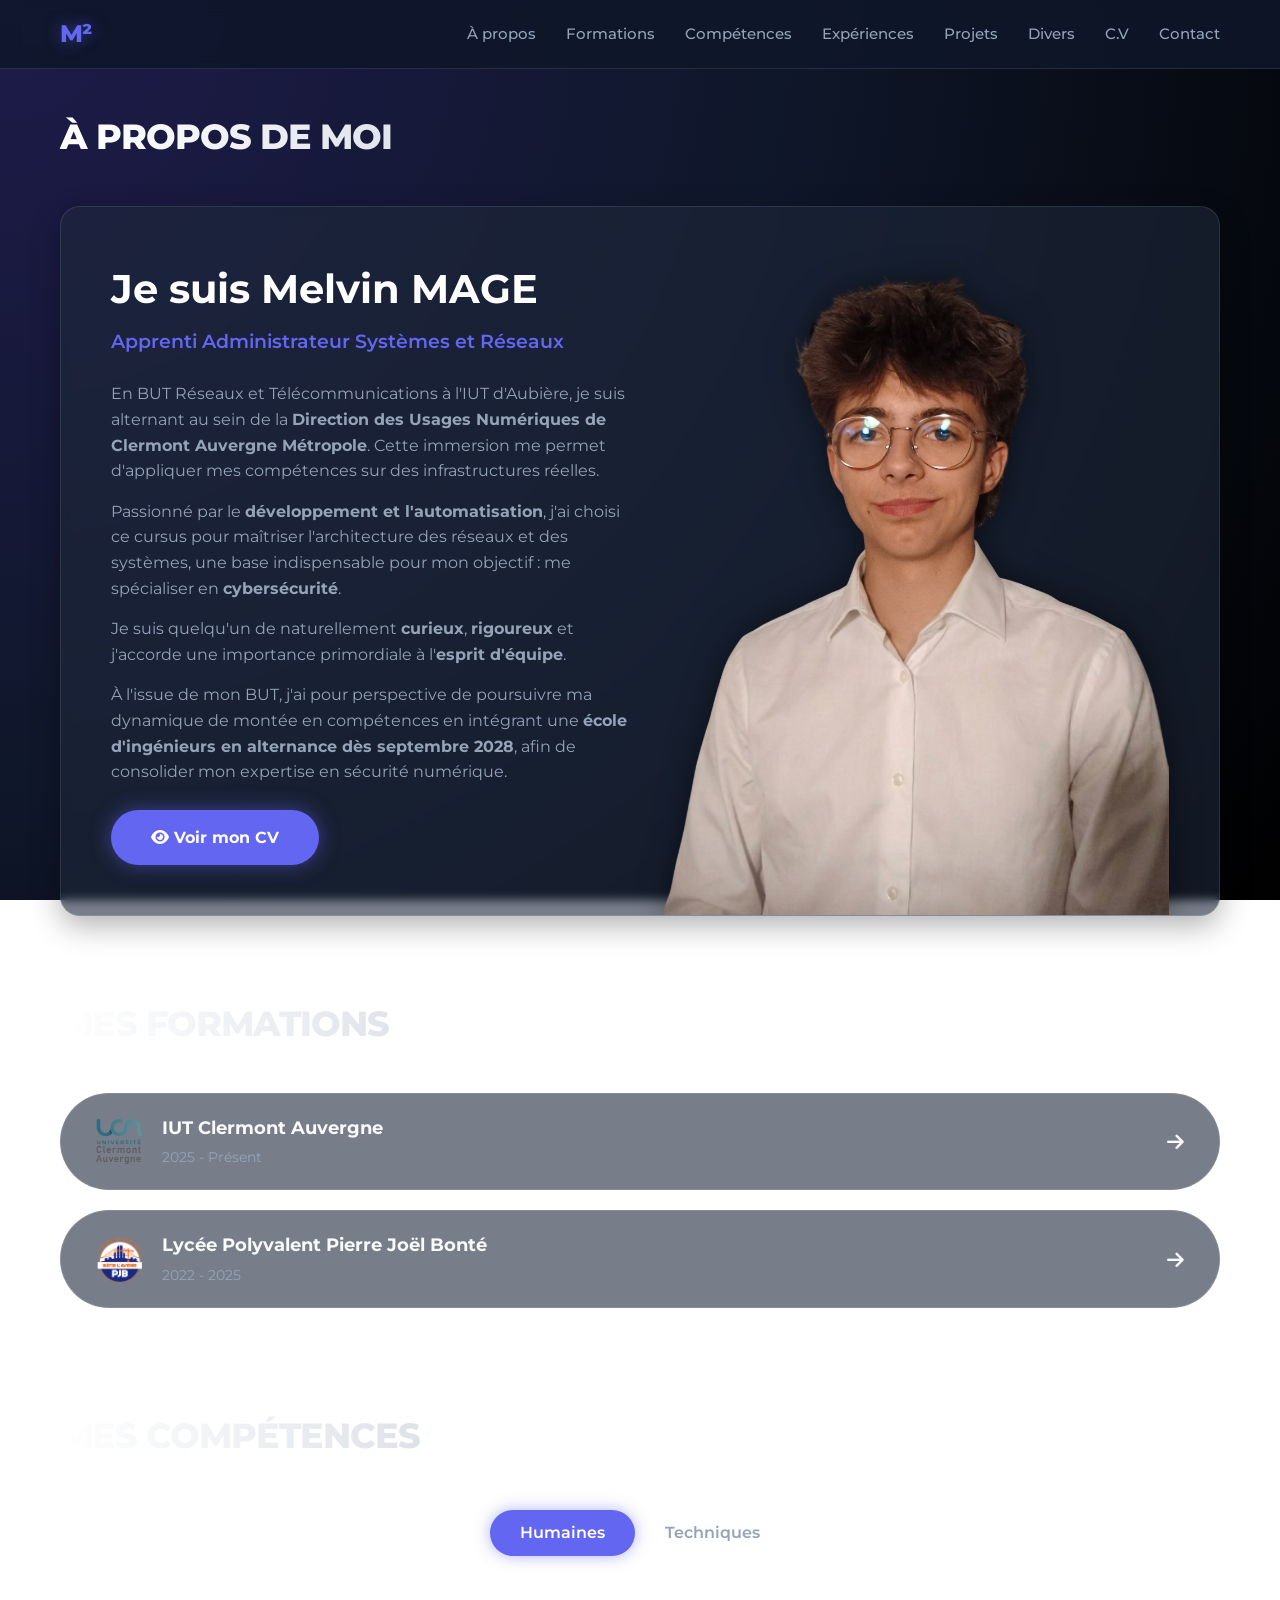
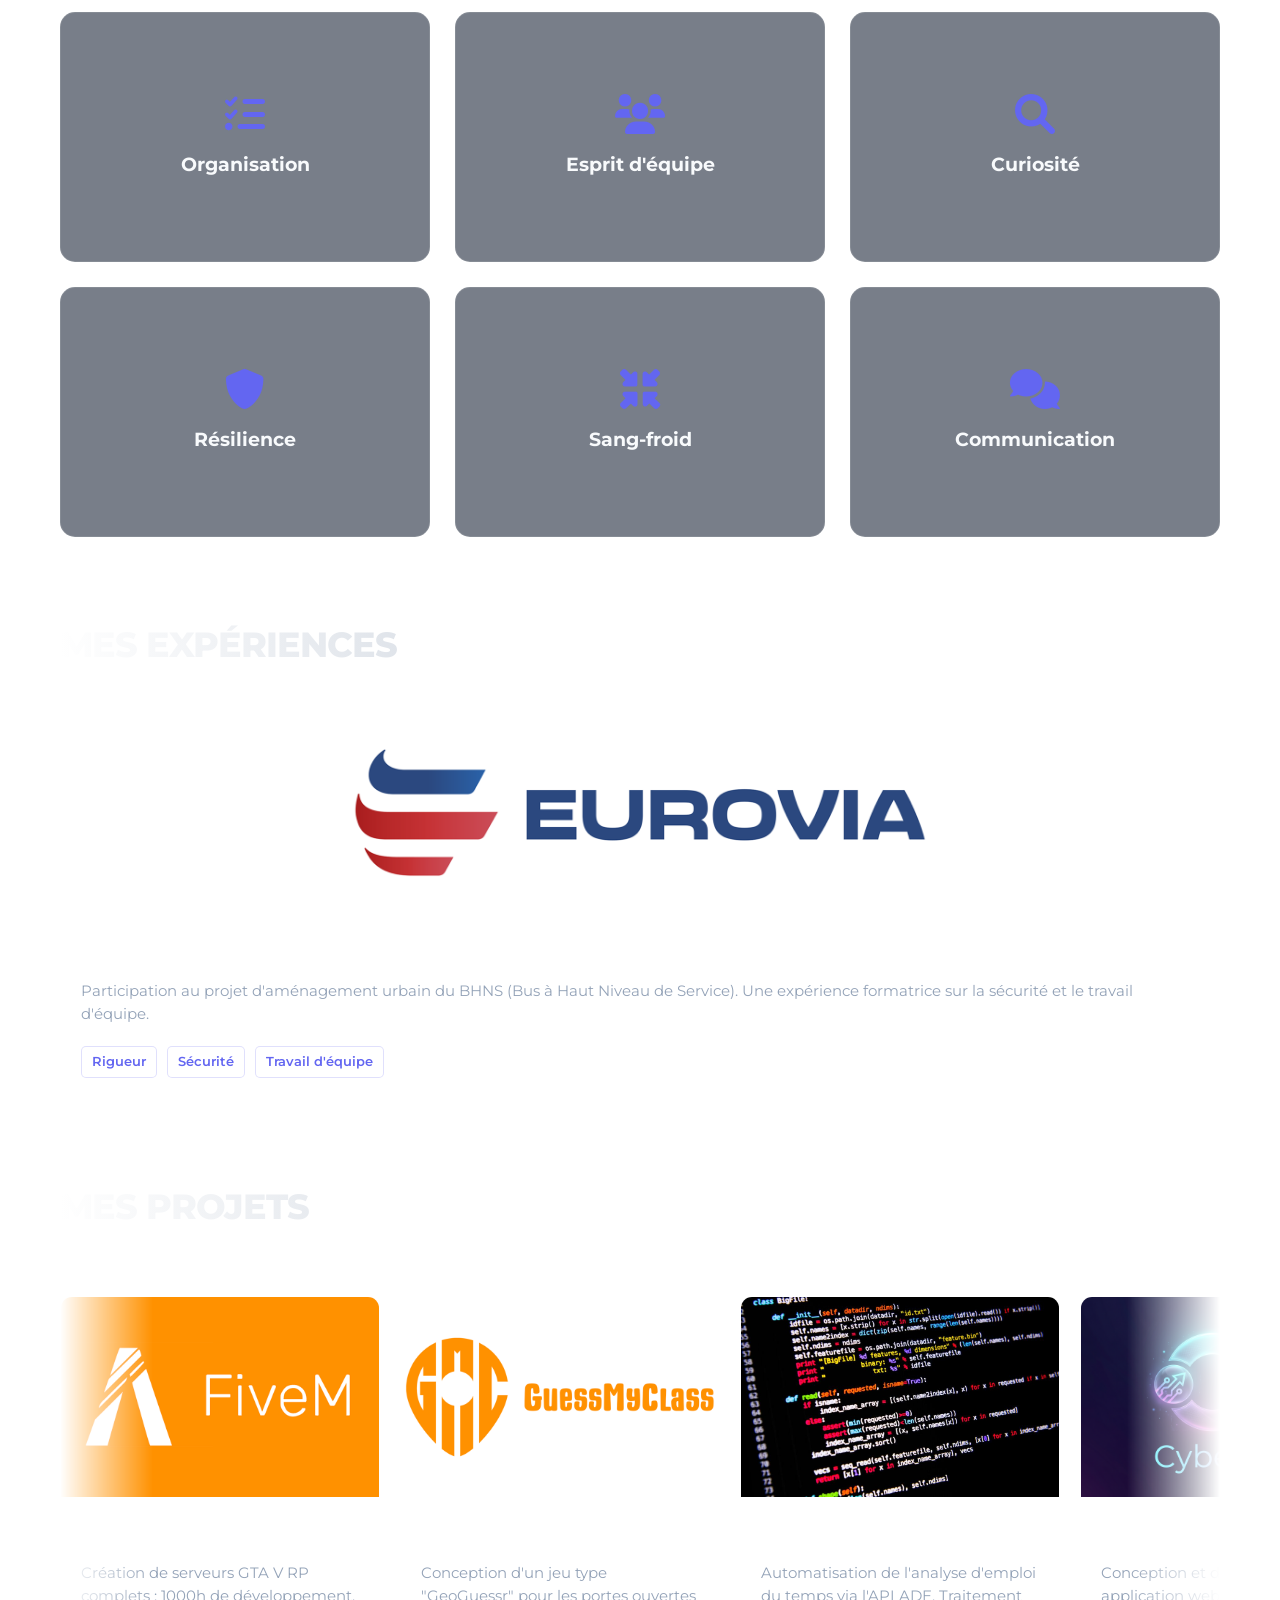
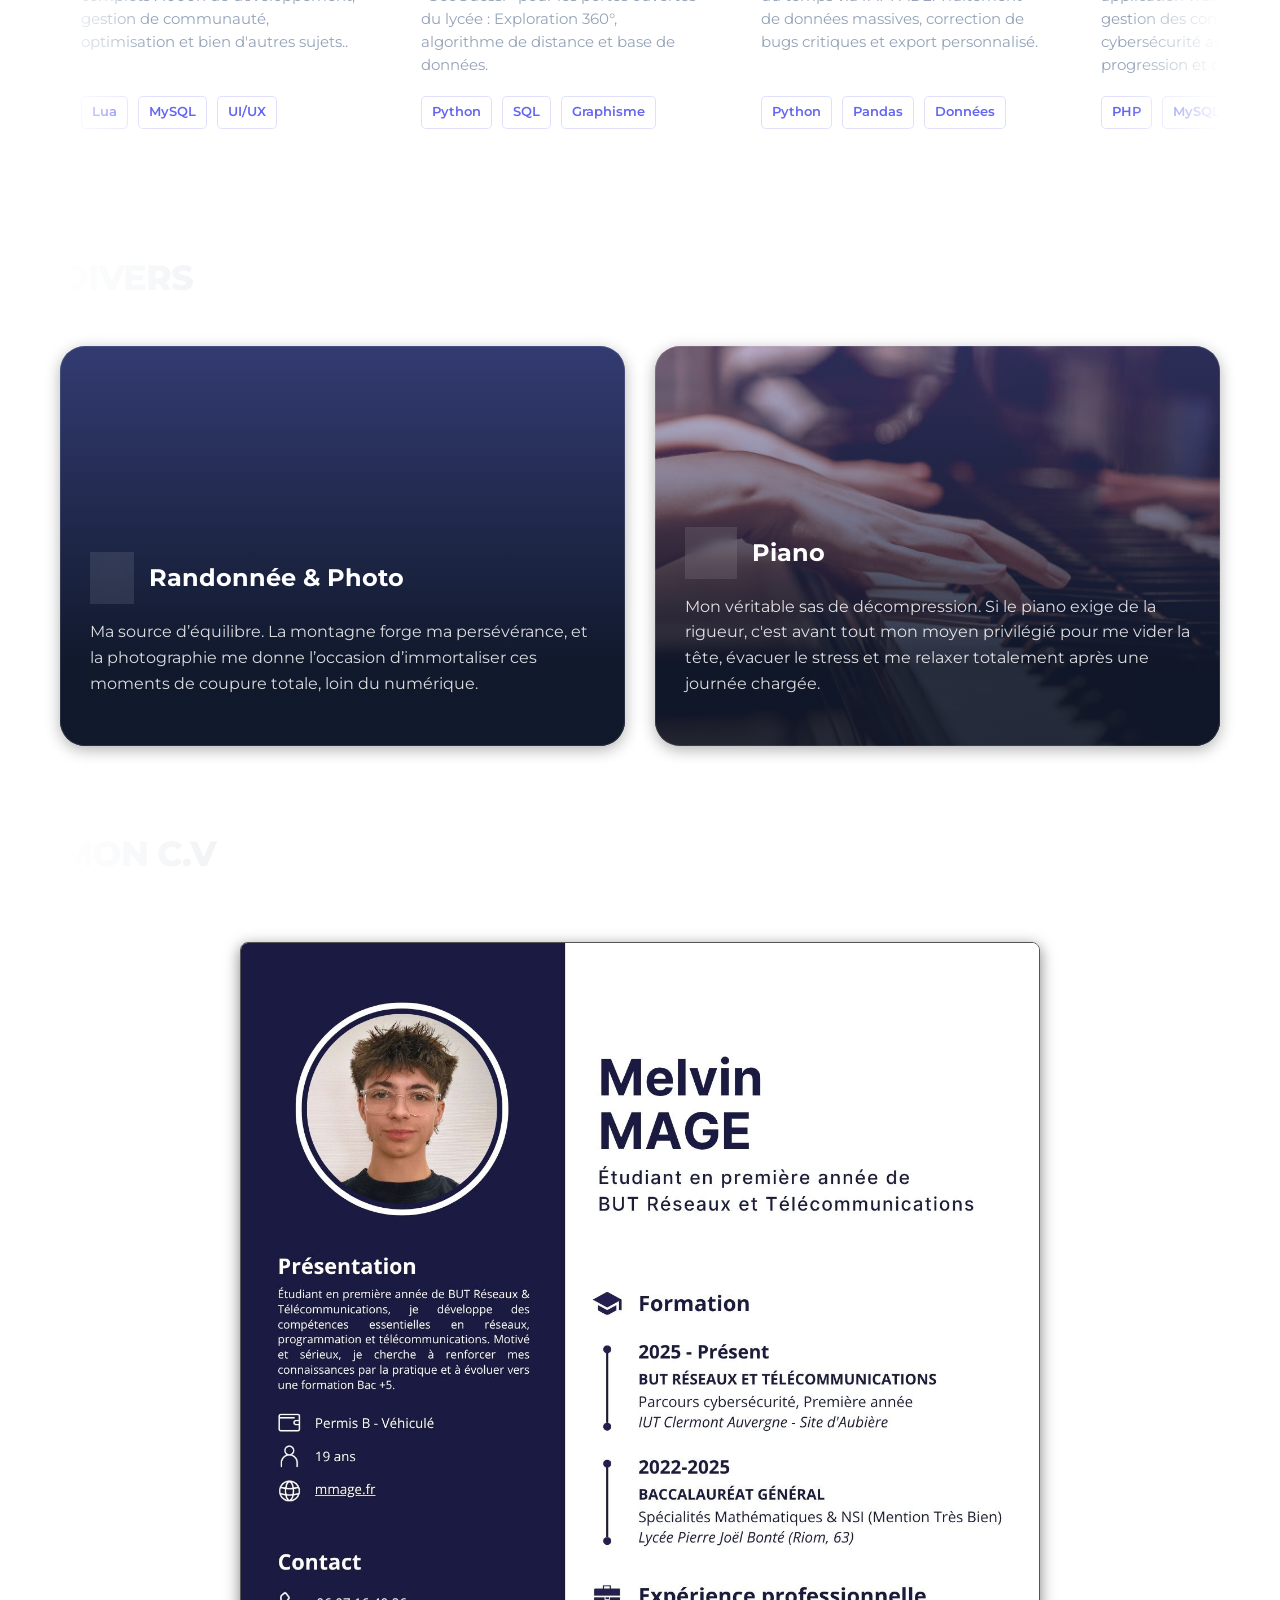
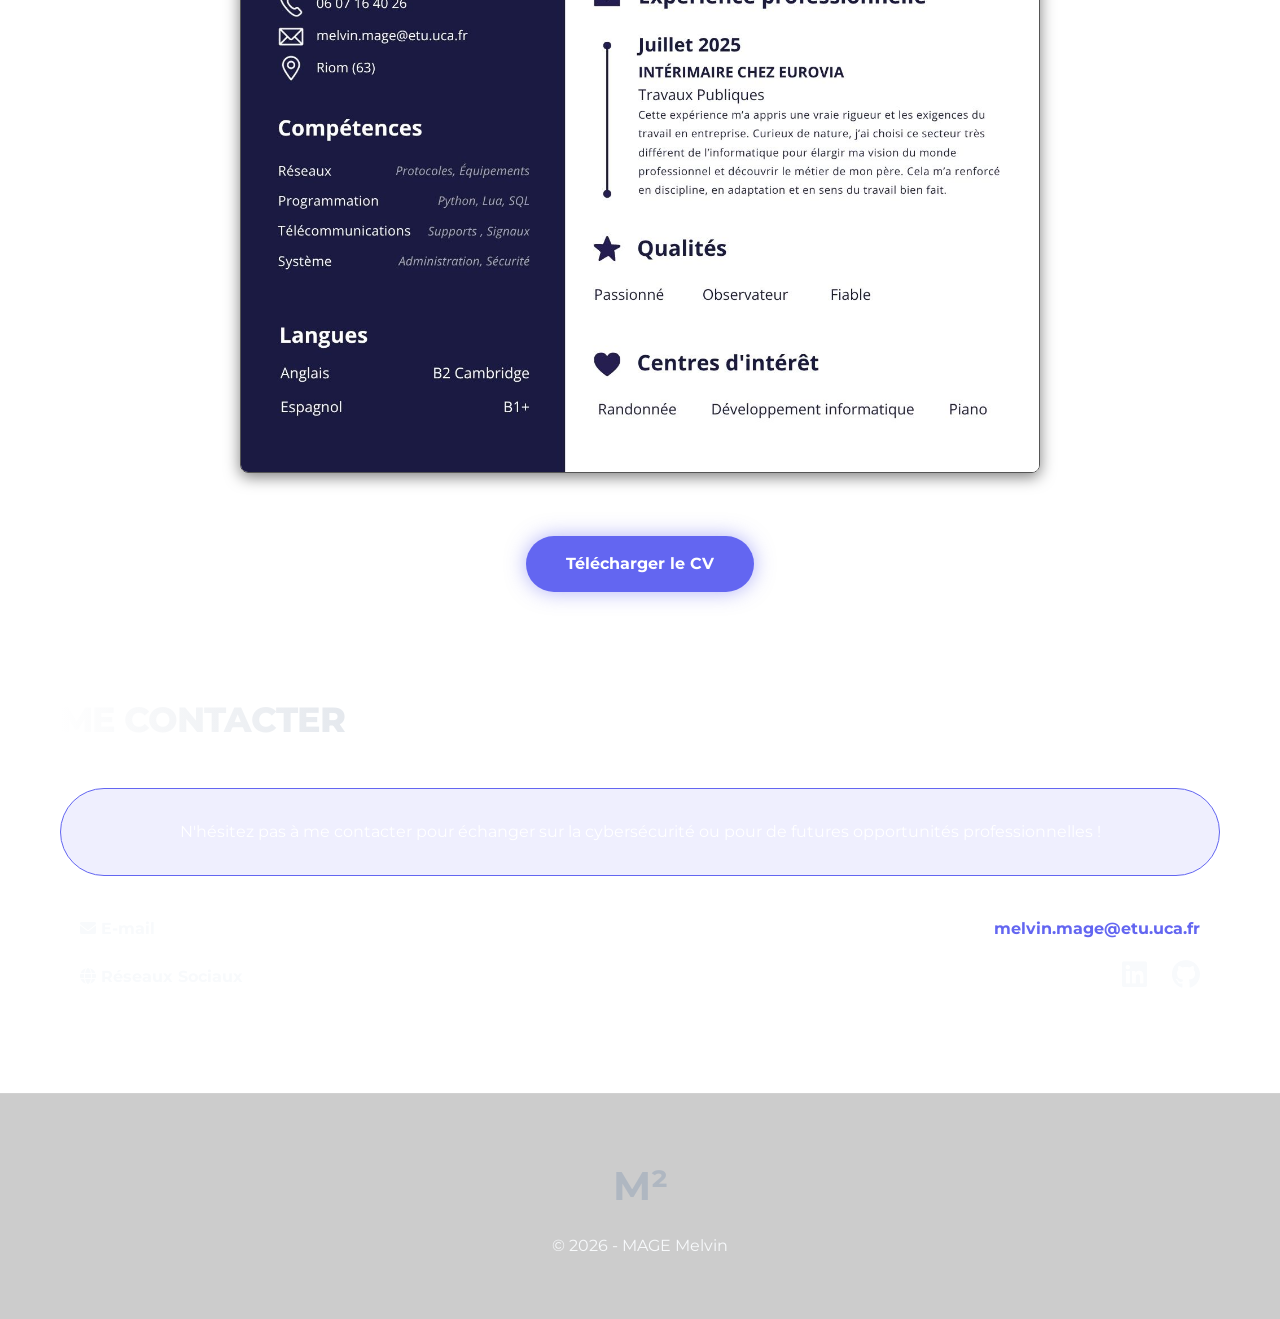
==== commit 85393e7e: "Update index.html" ====
--- a/index.html
+++ b/index.html
@@ -906,7 +906,7 @@
                 <div class="corps-modale">
                     <span class="statut-projet-tag">Pratique Autodidacte</span>
                     <h3>Le Piano</h3>
-                    <p>Le piano me demande de la rigueur et de la concentration, mais c'est surtout le meilleur moyen que j'ai trouvé pour m'évader après mes journées d'apprentissage et de cours[cite: 8].</p>
+                    <p>Le piano me demande de la rigueur et de la concentration, mais c'est surtout le meilleur moyen que j'ai trouvé pour m'évader après mes journées d'apprentissage et de cours.</p>
                     
                     <hr class="separateur">
                     
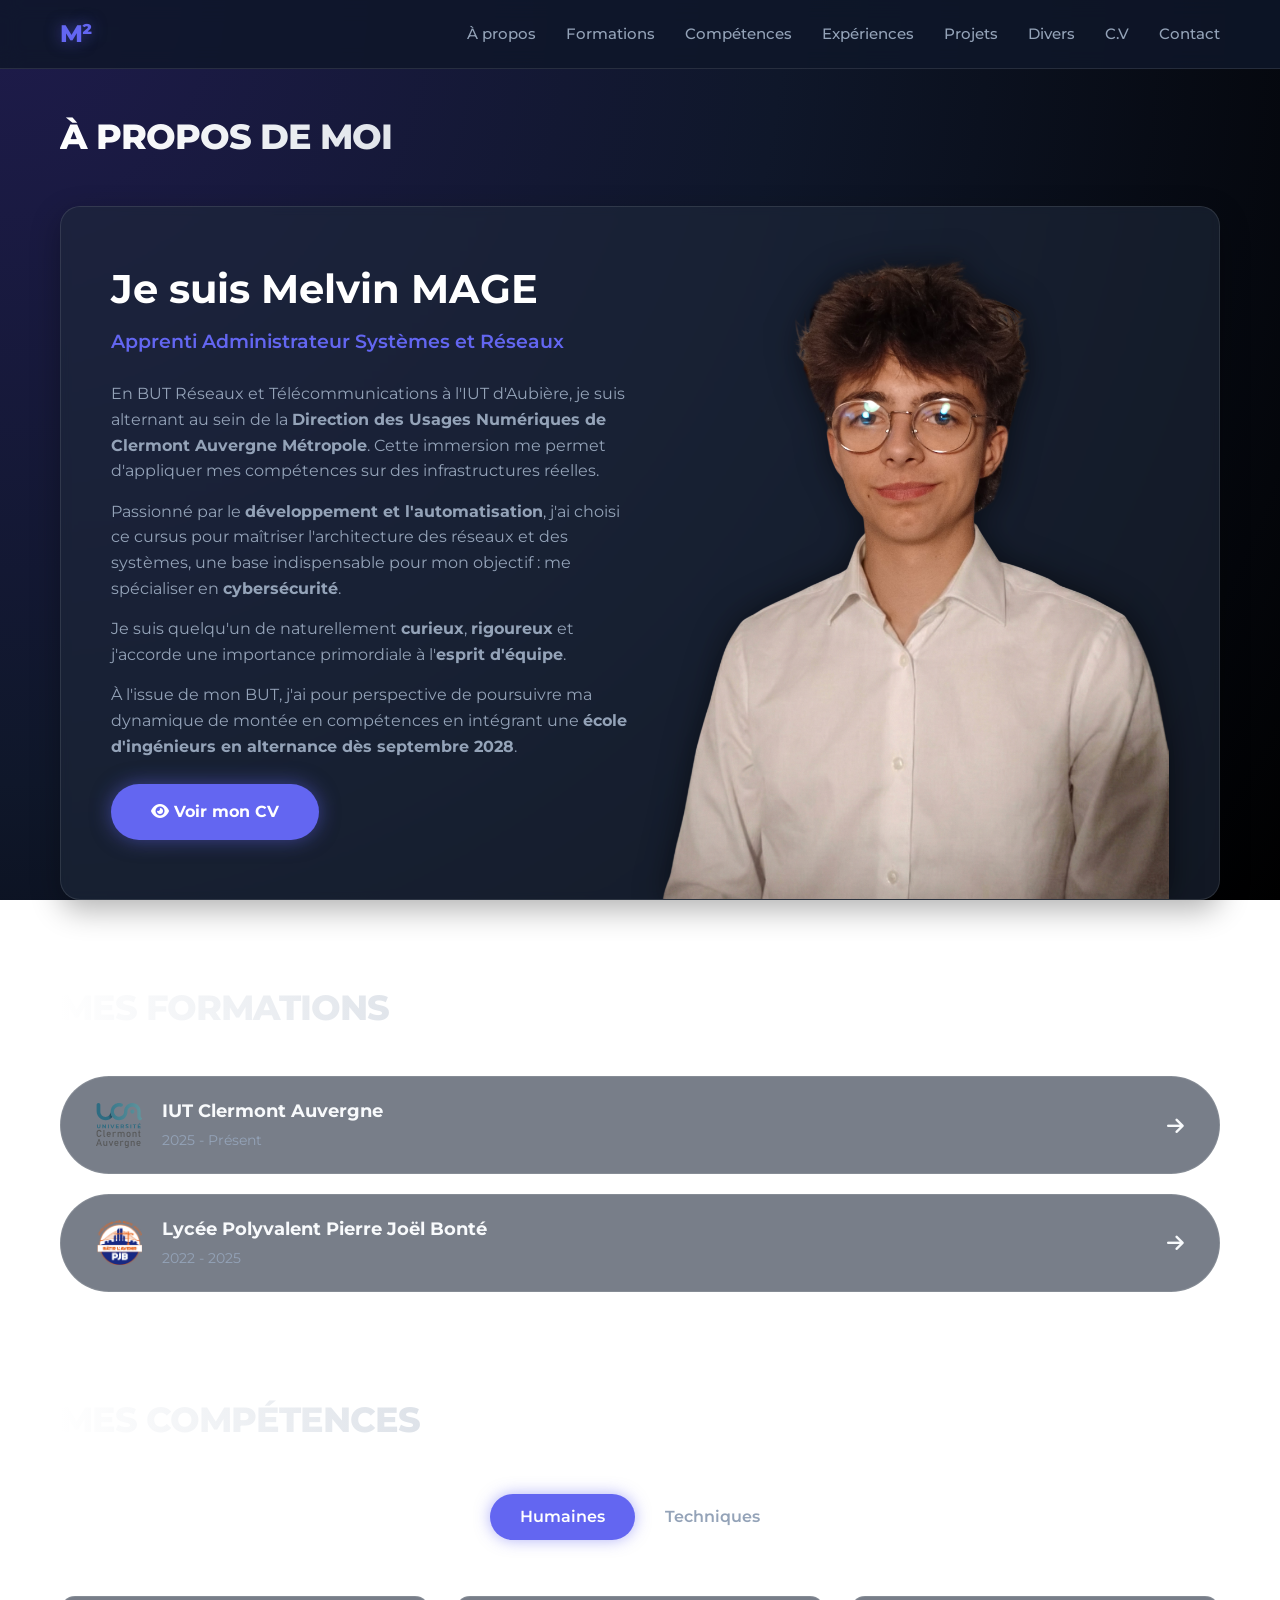
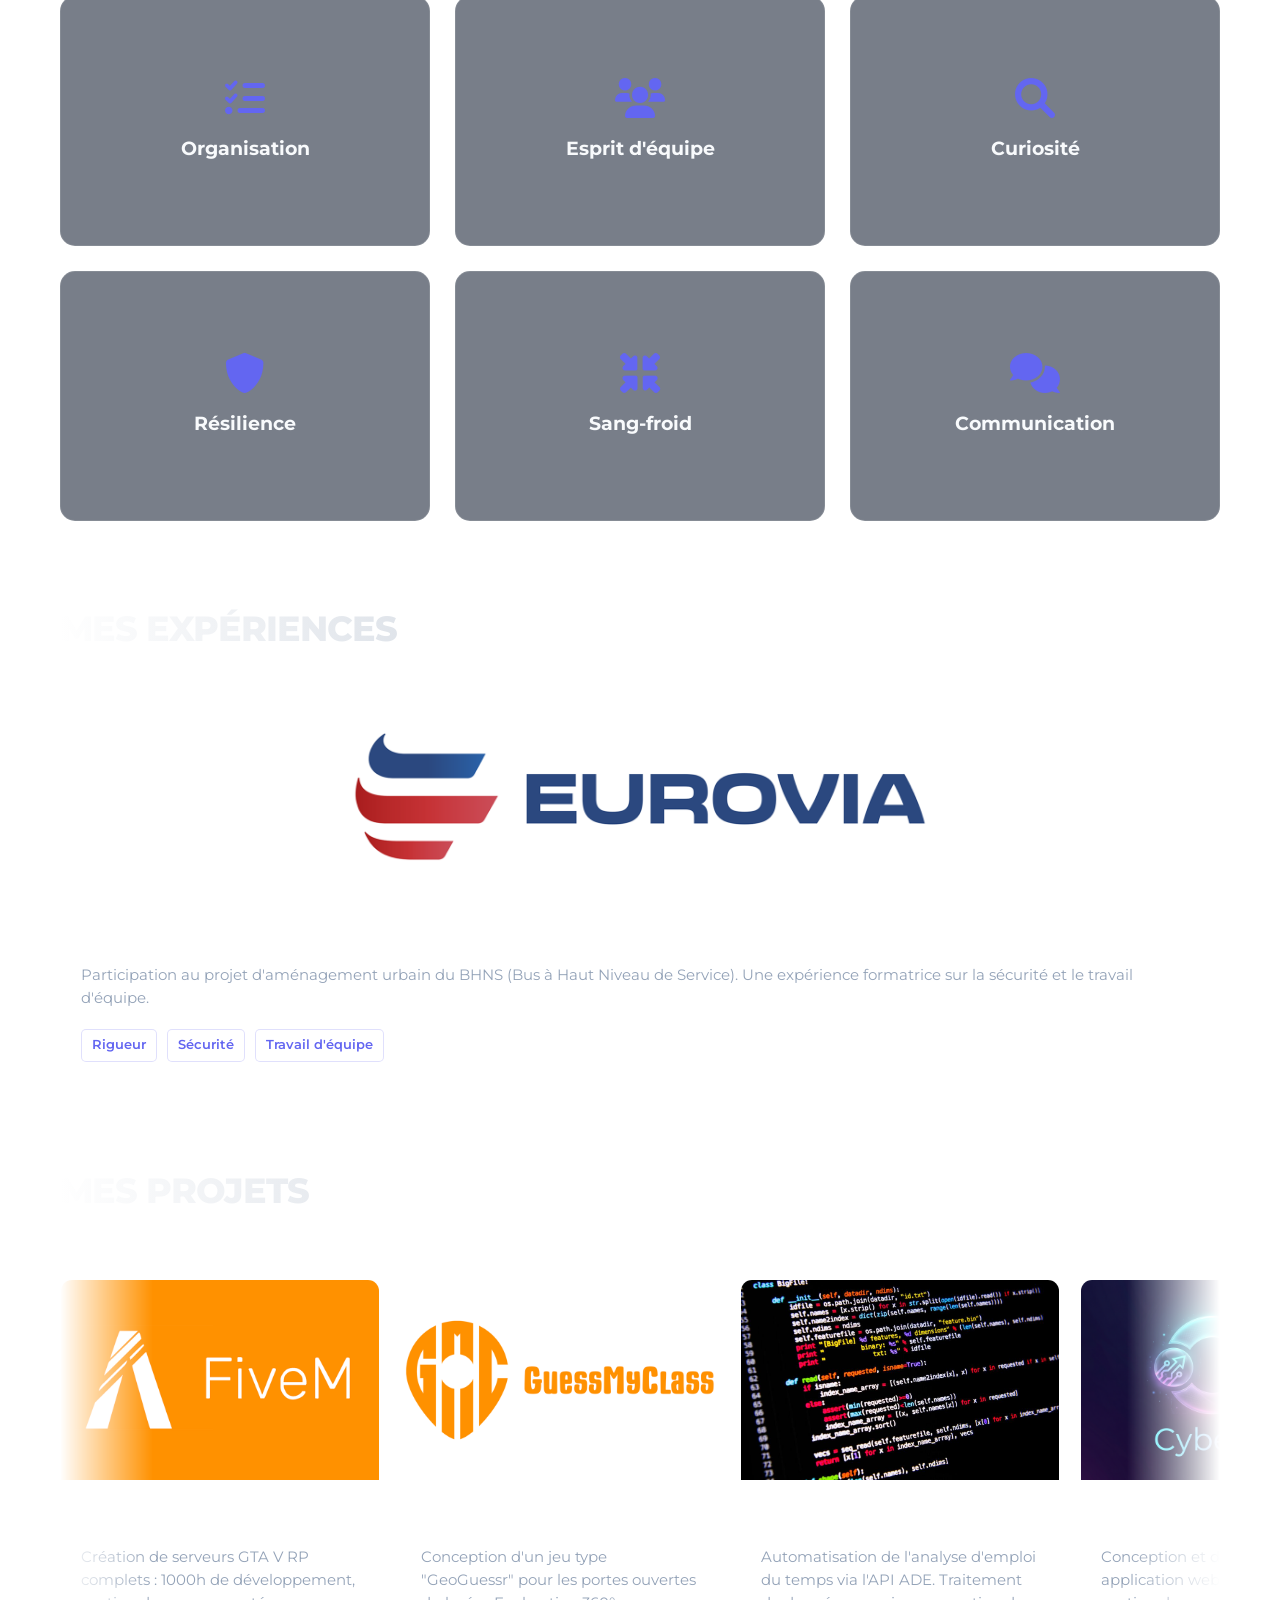
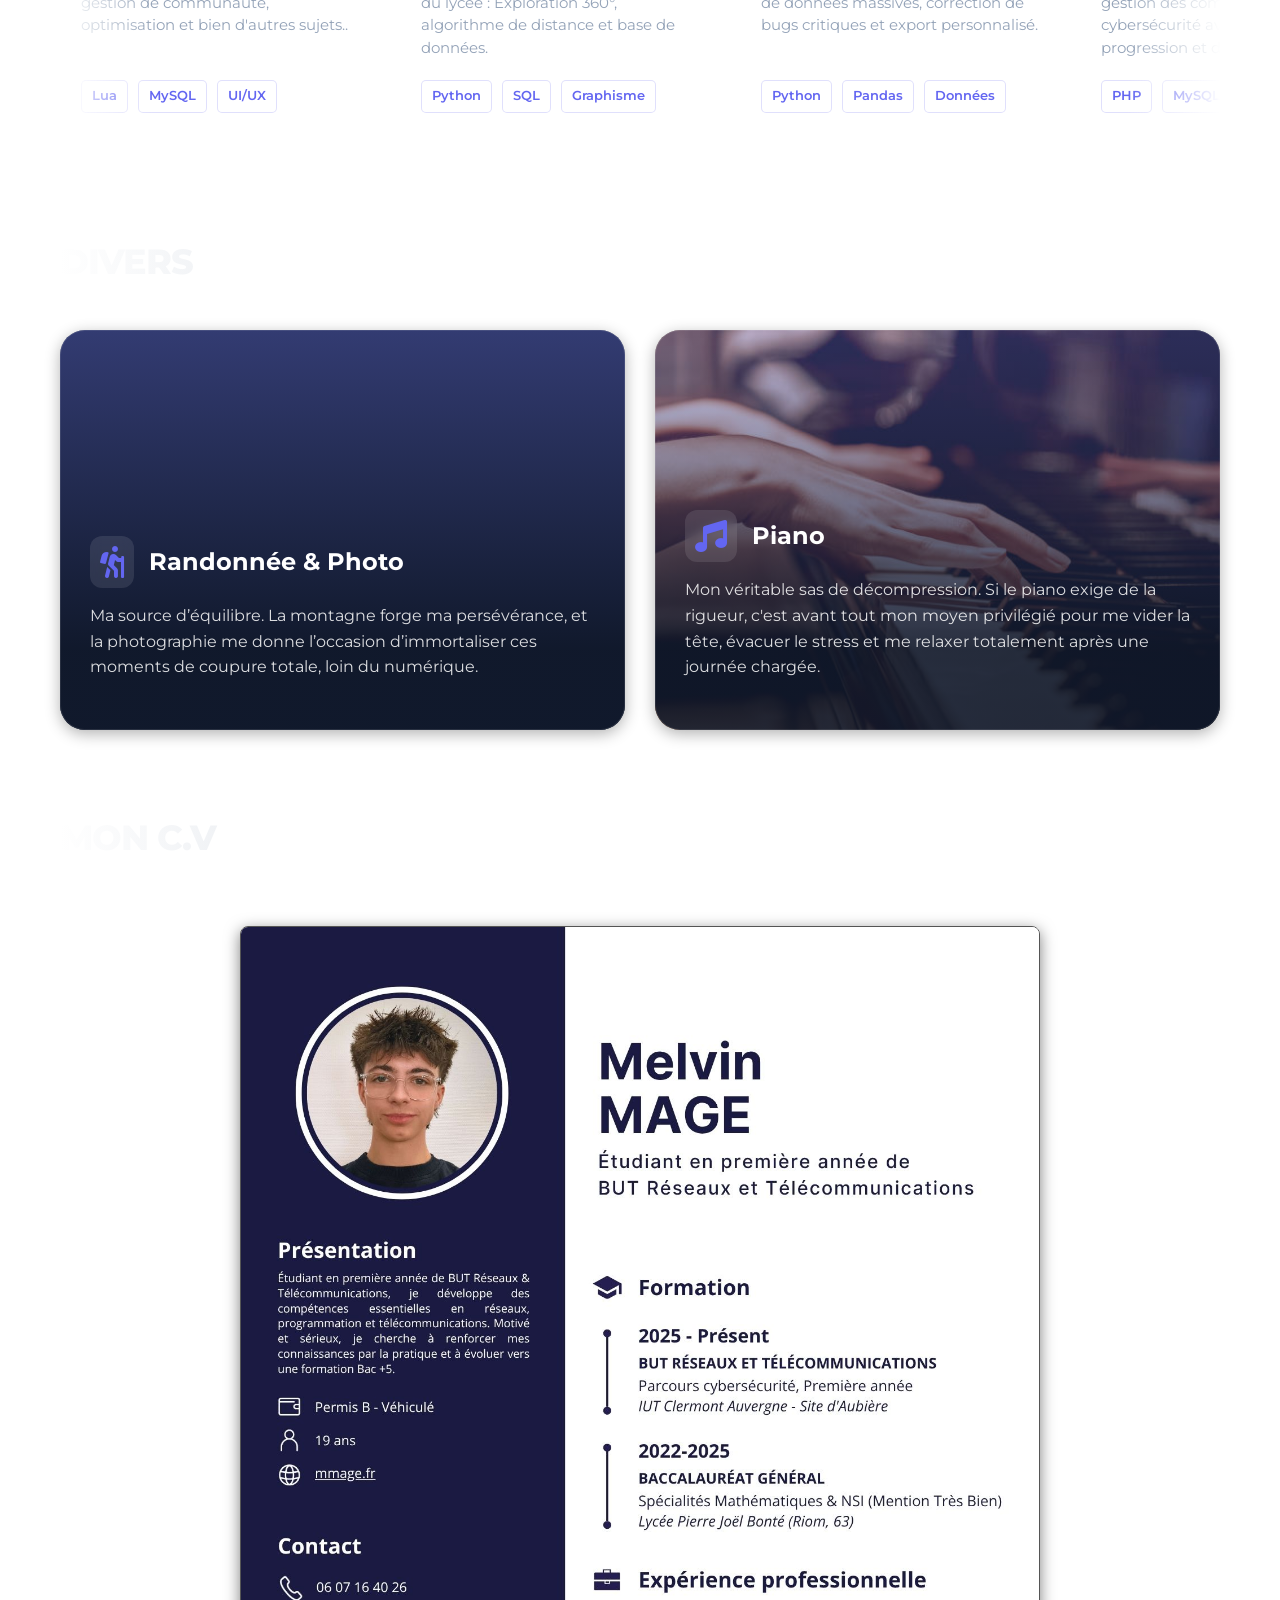
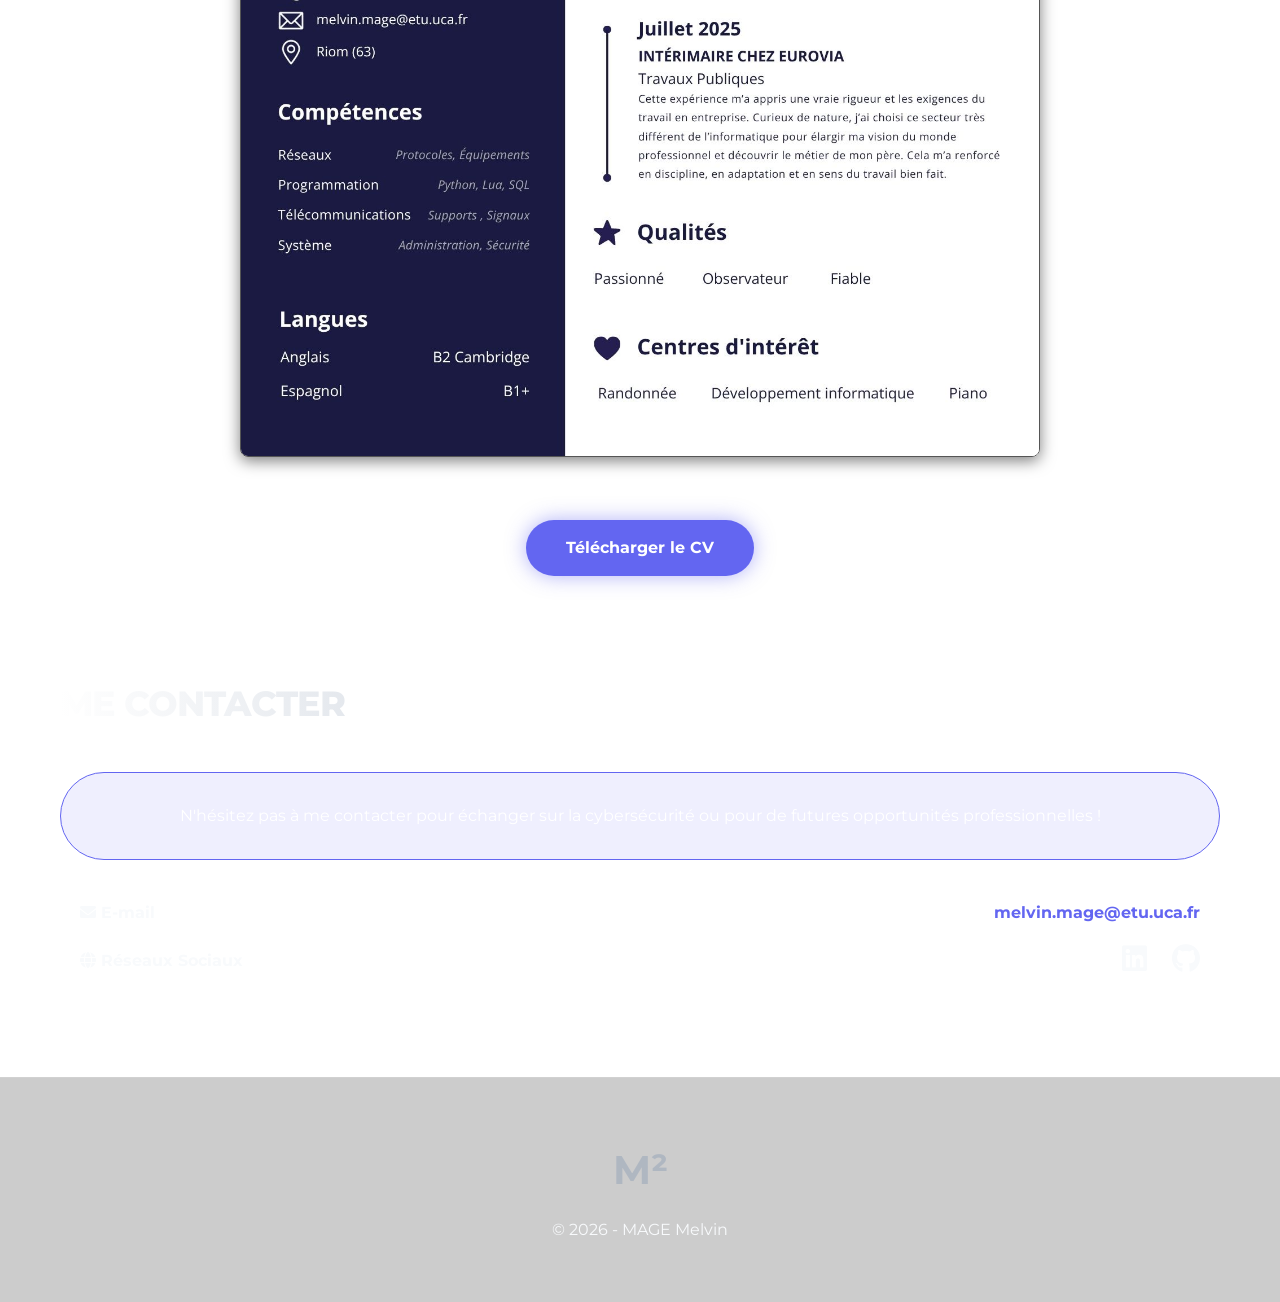
==== commit eb3535f1: "Update index.html" ====
--- a/index.html
+++ b/index.html
@@ -54,7 +54,7 @@
 <p>En BUT Réseaux et Télécommunications à l'IUT d'Aubière, je suis alternant au sein de la <strong>Direction des Usages Numériques de Clermont Auvergne Métropole</strong>. Cette immersion me permet d'appliquer mes compétences sur des infrastructures réelles.</p>
 <p>Passionné par le <strong>développement et l'automatisation</strong>, j'ai choisi ce cursus pour maîtriser l'architecture des réseaux et des systèmes, une base indispensable pour mon objectif : me spécialiser en <strong>cybersécurité</strong>.</p>
                     <p>Je suis quelqu'un de naturellement <strong>curieux</strong>, <strong>rigoureux</strong> et j'accorde une importance primordiale à l'<strong>esprit d'équipe</strong>.</p>
-                    <p>À l'issue de mon BUT, j'ai pour perspective de poursuivre ma dynamique de montée en compétences en intégrant une <strong>école d'ingénieurs en alternance dès septembre 2028</strong>, afin de consolider mon expertise en sécurité numérique.</p>
+                    <p>À l'issue de mon BUT, j'ai pour perspective de poursuivre ma dynamique de montée en compétences en intégrant une <strong>école d'ingénieurs en alternance dès septembre 2028</strong>.</p>
                     <a href="documents/mage_melvin_cv.pdf" class="bouton-plein" target="_blank"><i class="fas fa-eye"></i> Voir mon CV</a>
                 </div>
                 <div class="photo-profil">
